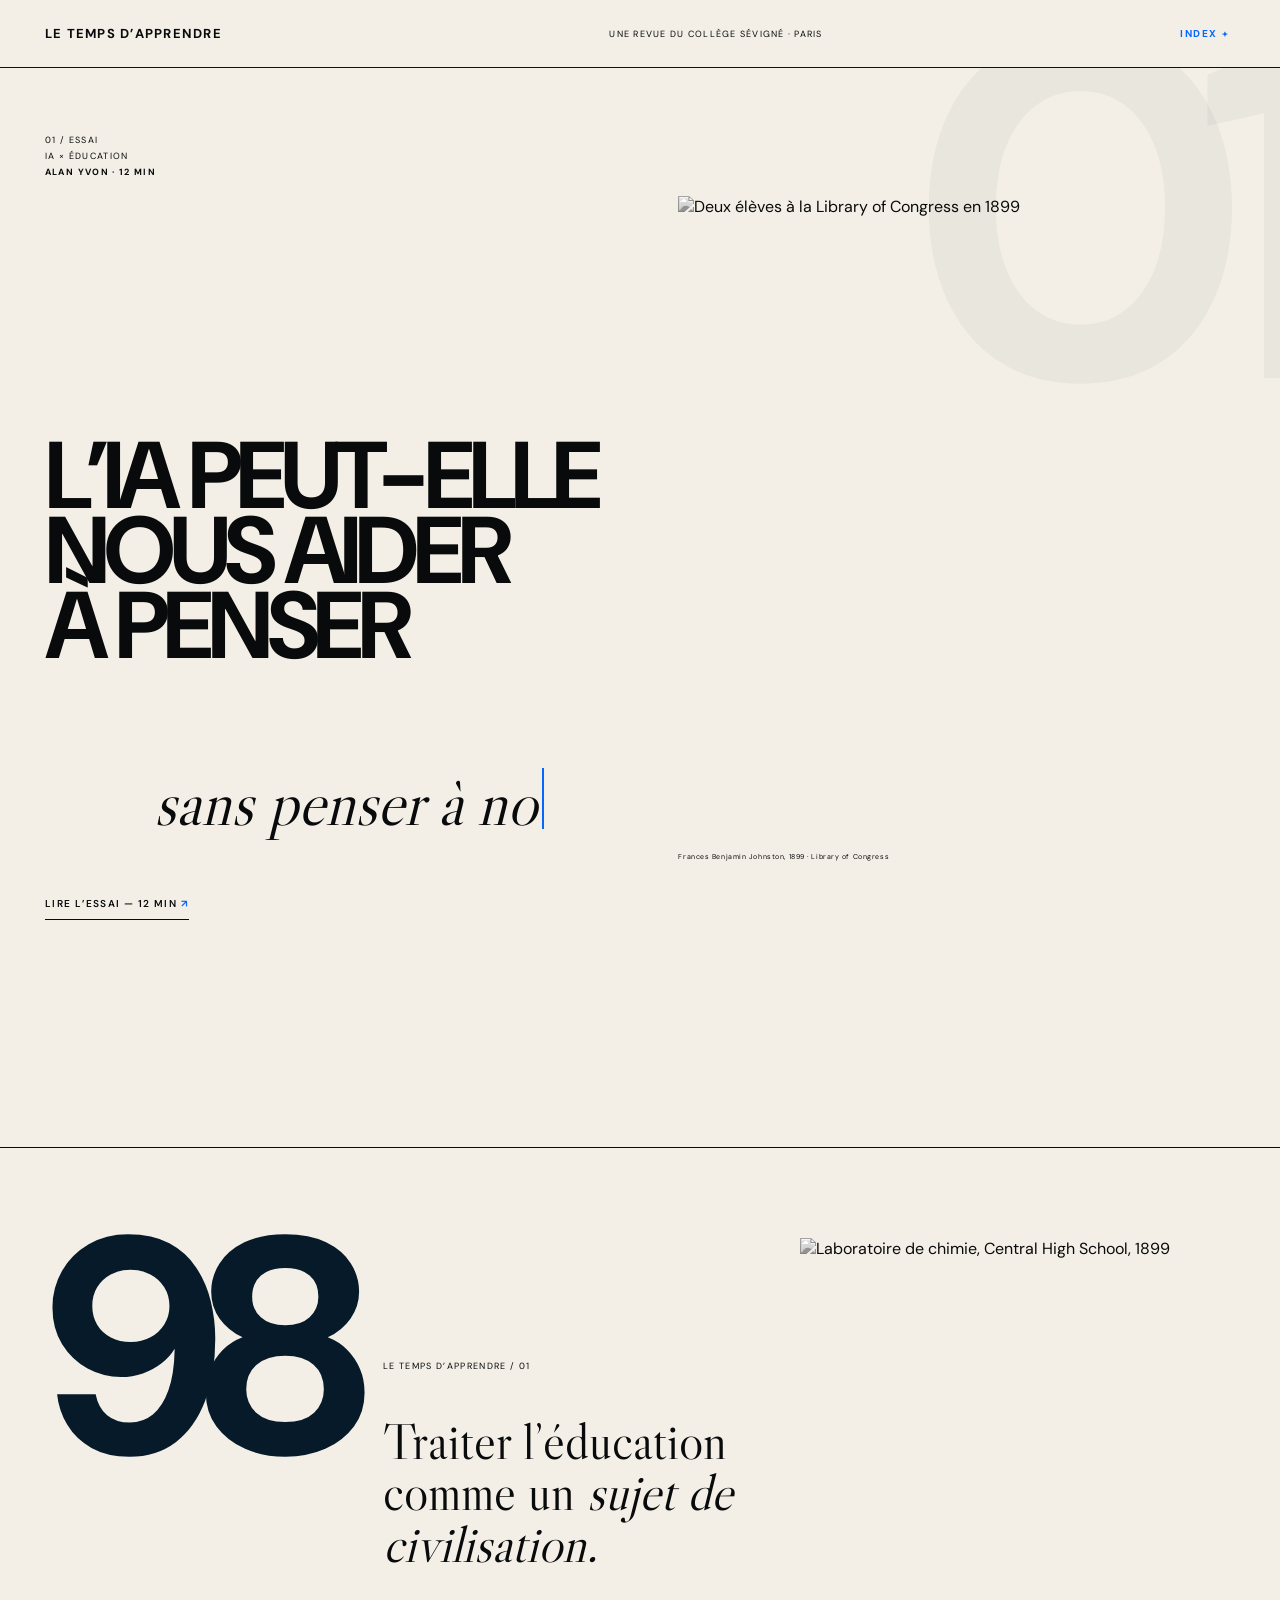
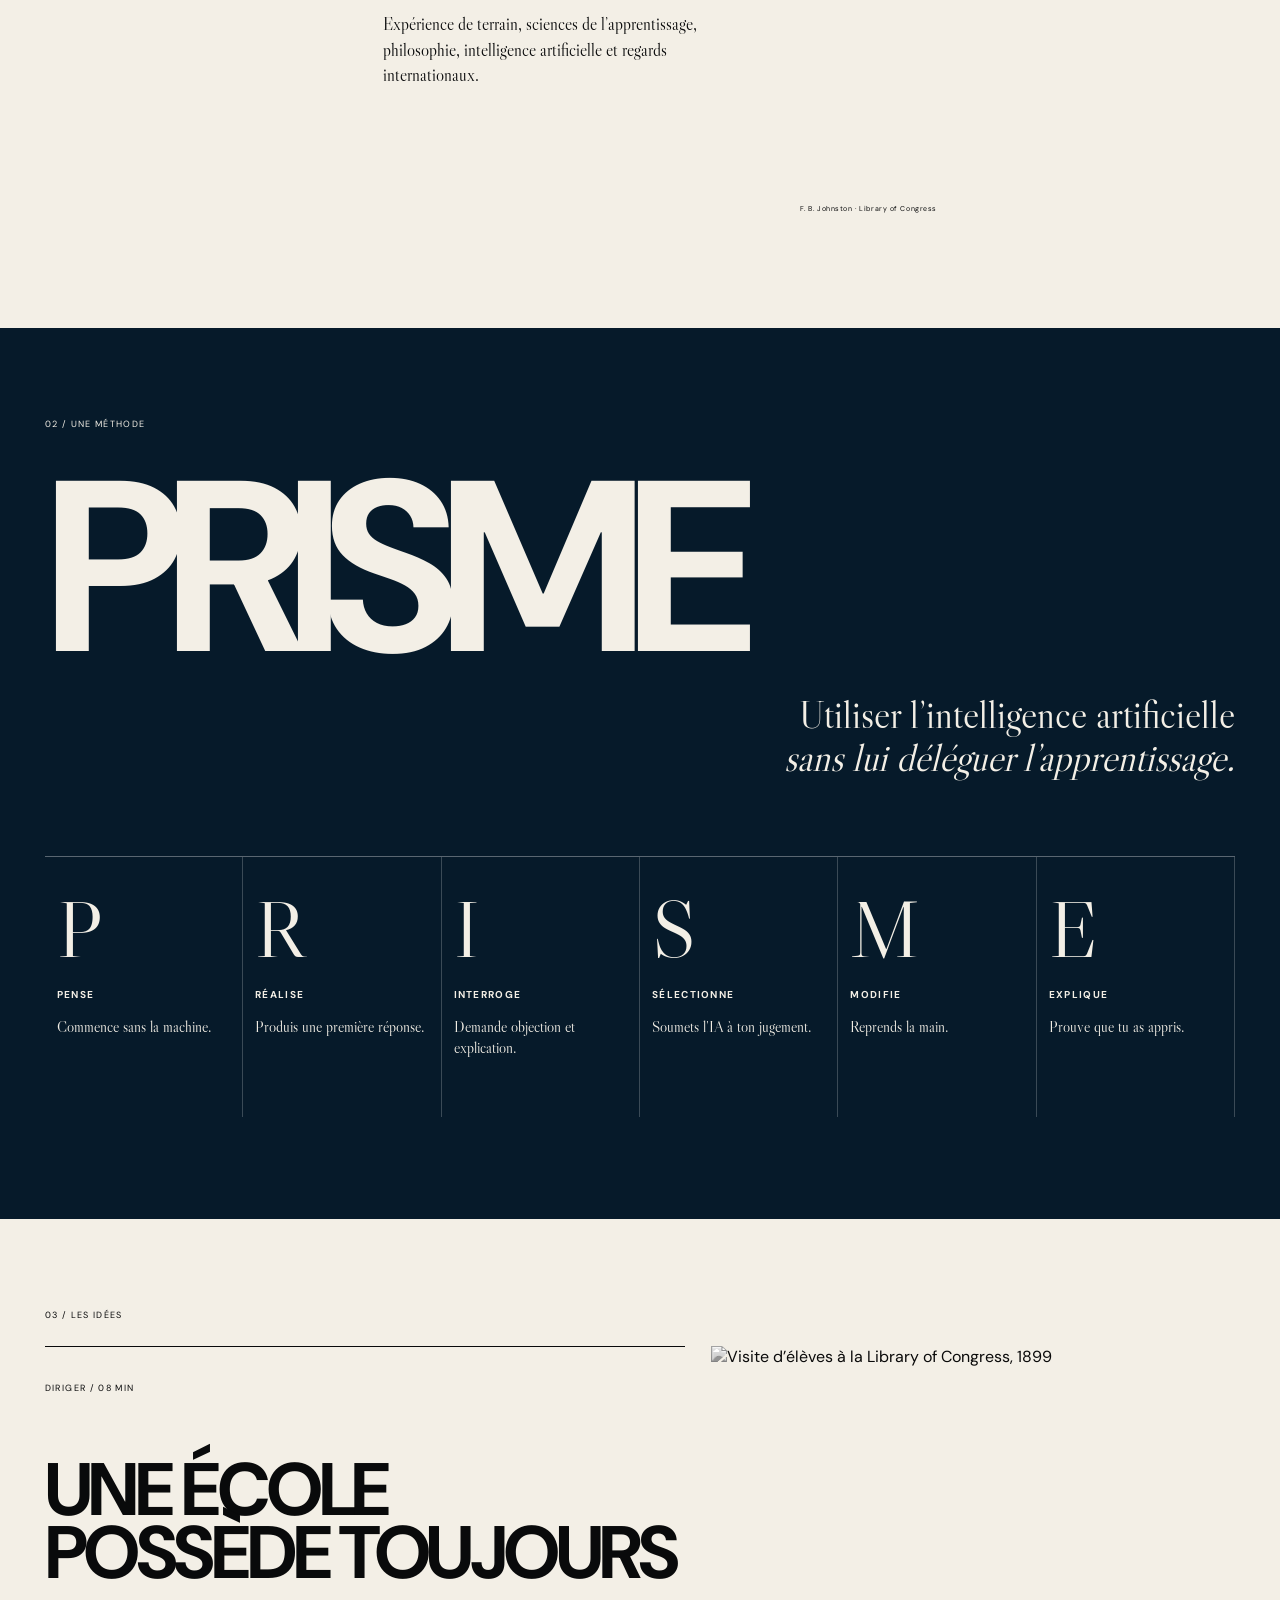
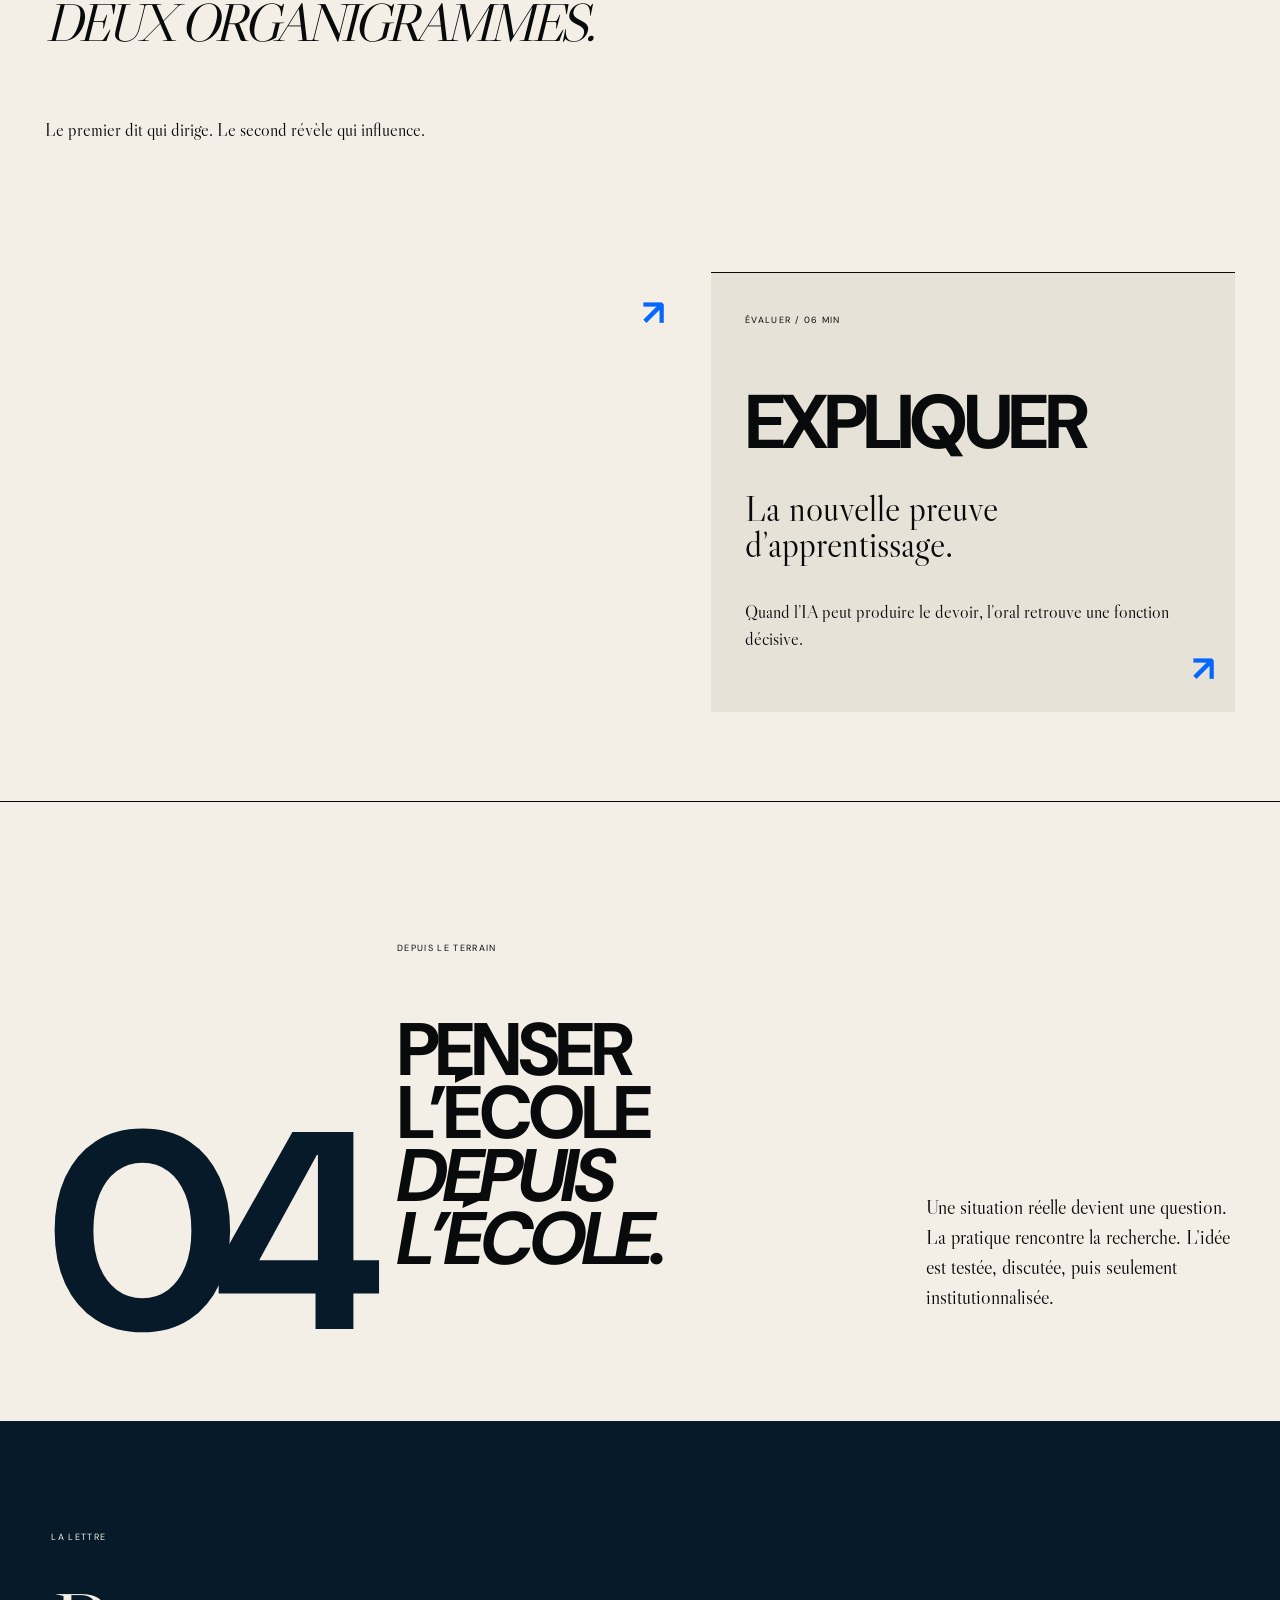
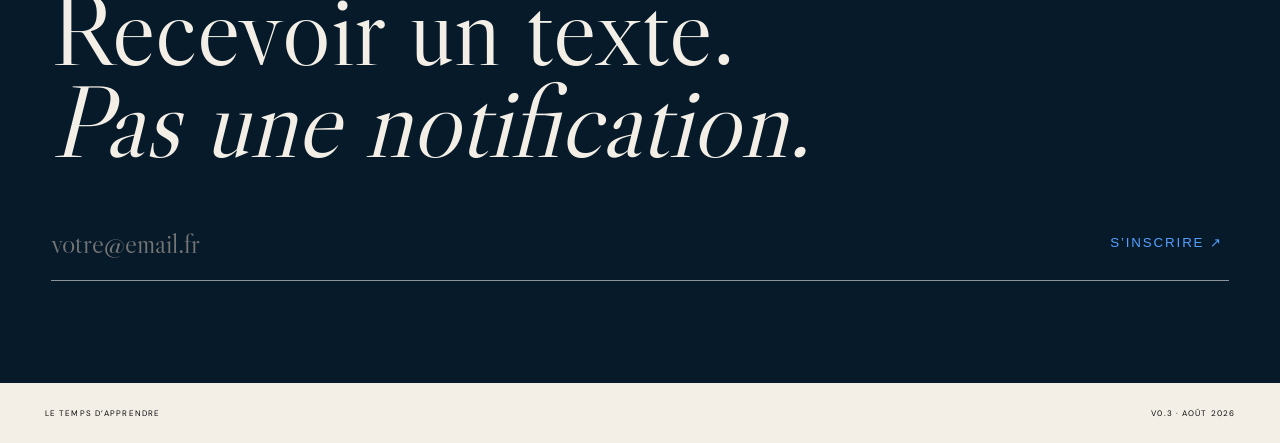
==== index.html @ 7fd3a1ba "Add files via upload" ====
<!doctype html>
<html lang="fr"><head><meta charset="utf-8"><meta name="viewport" content="width=device-width,initial-scale=1">
<title>Le Temps d’apprendre — V0.3</title>
<link rel="preconnect" href="https://fonts.googleapis.com"><link rel="preconnect" href="https://fonts.gstatic.com" crossorigin>
<link href="https://fonts.googleapis.com/css2?family=DM+Sans:wght@400;500;600;700&family=Libre+Caslon+Display&display=swap" rel="stylesheet">
<link rel="stylesheet" href="styles.css"></head><body>
<header class="topbar"><a class="wordmark" href="index.html">LE TEMPS D’APPRENDRE</a><span>UNE REVUE DU COLLÈGE SÉVIGNÉ · PARIS</span><button id="menuBtn">INDEX +</button></header>
<aside class="menu" id="menuPanel"><button id="closeBtn">FERMER ×</button><nav><a href="#une">01 — À LA UNE</a><a href="#prisme">02 — MÉTHODE</a><a href="#idees">03 — IDÉES</a><a href="#terrain">04 — TERRAIN</a></nav></aside>
<main>
<section class="cover" id="une">
  <div class="ghost">01</div>
  <div class="kicker">01 / ESSAI<br>IA × ÉDUCATION<br><b>ALAN YVON · 12 MIN</b></div>
  <figure class="hero-photo"><img src="https://cdn.loc.gov/service/pnp/cph/3b10000/3b18000/3b18100/3b18141r.jpg" alt="Deux élèves à la Library of Congress en 1899"><figcaption>Frances Benjamin Johnston, 1899 · Library of Congress</figcaption></figure>
  <h1><span>L’IA PEUT-ELLE</span><span>NOUS AIDER</span><span>À PENSER</span></h1>
  <div class="type-line"><span id="typeText" data-text="sans penser à notre place ?"></span><i aria-hidden="true"></i></div>
  <a class="read" href="article-ia.html">LIRE L’ESSAI — 12 MIN <b>↗</b></a>
</section>

<section class="manifesto">
 <div class="big-no">98</div><div class="manifesto-copy"><span>LE TEMPS D’APPRENDRE / 01</span><h2>Traiter l’éducation comme un <em>sujet de civilisation.</em></h2><p>Expérience de terrain, sciences de l’apprentissage, philosophie, intelligence artificielle et regards internationaux.</p></div>
 <figure><img src="https://cdn.loc.gov/service/pnp/cph/3a10000/3a17000/3a17700/3a17787r.jpg" alt="Laboratoire de chimie, Central High School, 1899"><figcaption>F. B. Johnston · Library of Congress</figcaption></figure>
</section>

<section class="prisme" id="prisme"><div class="section-tag">02 / UNE MÉTHODE</div><h2>PRISME</h2><p class="lead">Utiliser l’intelligence artificielle<br><em>sans lui déléguer l’apprentissage.</em></p>
<div class="steps"><article><b>P</b><h3>PENSE</h3><p>Commence sans la machine.</p></article><article><b>R</b><h3>RÉALISE</h3><p>Produis une première réponse.</p></article><article><b>I</b><h3>INTERROGE</h3><p>Demande objection et explication.</p></article><article><b>S</b><h3>SÉLECTIONNE</h3><p>Soumets l’IA à ton jugement.</p></article><article><b>M</b><h3>MODIFIE</h3><p>Reprends la main.</p></article><article><b>E</b><h3>EXPLIQUE</h3><p>Prouve que tu as appris.</p></article></div></section>

<section class="ideas" id="idees"><div class="section-tag">03 / LES IDÉES</div>
<a class="story leadership" href="article-leadership.html"><small>DIRIGER / 08 MIN</small><h2>UNE ÉCOLE<br>POSSÈDE TOUJOURS<br><em>DEUX ORGANIGRAMMES.</em></h2><p>Le premier dit qui dirige. Le second révèle qui influence.</p><strong>↗</strong></a>
<figure class="idea-photo"><img src="https://cdn.loc.gov/service/pnp/cph/3a00000/3a07000/3a07900/3a07933v.jpg" alt="Visite d’élèves à la Library of Congress, 1899"><figcaption>F. B. Johnston · Library of Congress</figcaption></figure>
<a class="story explain" href="article-expliquer.html"><small>ÉVALUER / 06 MIN</small><h2>EXPLIQUER</h2><h3>La nouvelle preuve<br>d’apprentissage.</h3><p>Quand l’IA peut produire le devoir, l’oral retrouve une fonction décisive.</p><strong>↗</strong></a>
</section>

<section class="terrain" id="terrain"><div class="terrain-no">04</div><div><span>DEPUIS LE TERRAIN</span><h2>PENSER L’ÉCOLE<br><em>DEPUIS L’ÉCOLE.</em></h2></div><p>Une situation réelle devient une question. La pratique rencontre la recherche. L’idée est testée, discutée, puis seulement institutionnalisée.</p></section>
<section class="letter"><span>LA LETTRE</span><h2>Recevoir un texte.<br><em>Pas une notification.</em></h2><form onsubmit="event.preventDefault()"><input aria-label="Email" placeholder="votre@email.fr"><button>S’INSCRIRE ↗</button></form></section>
</main><footer><span>LE TEMPS D’APPRENDRE</span><span>V0.3 · AOÛT 2026</span></footer><script src="script.js"></script></body></html>
---- styles.css ----
*{box-sizing:border-box}html{scroll-behavior:smooth}body{margin:0;background:#f3efe6;color:#090a0b;font-family:"DM Sans",sans-serif}a{color:inherit}.topbar{height:68px;border-bottom:1px solid #111;display:grid;grid-template-columns:1fr 1fr auto;align-items:center;padding:0 3.5vw;font-size:9px;letter-spacing:.14em}.wordmark{text-decoration:none;font-weight:700;font-size:13px}.topbar button{border:0;background:none;color:#0667ff;font:700 10px "DM Sans";letter-spacing:.16em}.menu{position:fixed;inset:0;background:#061a2a;color:#f3efe6;z-index:99;padding:5vw;transform:translateY(-105%);transition:.45s}.menu.open{transform:none}.menu button{float:right;border:0;background:none;color:white}.menu nav{display:grid;margin-top:12vh}.menu a{font:clamp(38px,7vw,100px)/1.08 "Libre Caslon Display";text-decoration:none;border-bottom:1px solid #ffffff35;padding:10px 0}
.cover{min-height:1080px;position:relative;overflow:hidden;border-bottom:1px solid;padding:4.5vw 3.5vw}.ghost{position:absolute;right:-2vw;top:-3vw;font:700 clamp(210px,38vw,570px)/.75 "DM Sans";letter-spacing:-.1em;color:#061a2a0b}.kicker{position:absolute;left:3.5vw;top:5vw;font-size:9px;line-height:1.8;letter-spacing:.15em}.hero-photo{position:absolute;right:5vw;top:10vw;width:42vw;height:650px;margin:0}.hero-photo img,.manifesto img,.idea-photo img{width:100%;height:100%;object-fit:cover;filter:grayscale(1);display:block}.hero-photo figcaption,.manifesto figcaption,.idea-photo figcaption{font-size:7px;letter-spacing:.08em;margin-top:6px}.cover h1{position:absolute;z-index:2;left:3.5vw;top:29vw;margin:0;font:700 clamp(54px,7.4vw,112px)/.79 "DM Sans";letter-spacing:-.068em}.cover h1 span{display:block}.type-line{position:absolute;z-index:3;left:12vw;top:700px;font:italic clamp(38px,5vw,72px)/1.05 "Libre Caslon Display";white-space:nowrap}.type-line i{display:inline-block;width:2px;height:.95em;background:#0667ff;margin-left:5px;vertical-align:-.06em;animation:blink .75s steps(1) infinite}@keyframes blink{50%{opacity:0}}.read{position:absolute;left:3.5vw;top:820px;text-decoration:none;font-size:10px;font-weight:600;letter-spacing:.14em;border-bottom:1px solid;padding:9px 0}.read b{color:#0667ff}.manifesto{min-height:780px;padding:7vw 3.5vw;display:grid;grid-template-columns:.7fr 1fr 1.15fr;gap:3vw}.big-no{font:700 clamp(170px,24vw,360px)/.72 "DM Sans";letter-spacing:-.1em;color:#061a2a}.manifesto-copy{padding-top:9vw}.manifesto-copy span,.section-tag,.terrain span,.letter>span{font-size:9px;letter-spacing:.15em}.manifesto-copy h2{font:clamp(34px,4vw,58px)/1 "Libre Caslon Display"}.manifesto-copy h2 em,.prisme .lead em,.terrain h2 em,.letter h2 em{font-style:italic;color:inherit}.manifesto-copy p{font:17px/1.5 "Libre Caslon Display"}.manifesto figure{height:560px;margin:0}.prisme{background:#061a2a;color:#f3efe6;padding:7vw 3.5vw 8vw}.prisme h2{font:700 clamp(100px,19vw,290px)/.72 "DM Sans";letter-spacing:-.08em;margin:4vw 0 1vw}.prisme .lead{font:clamp(25px,3vw,45px)/1.1 "Libre Caslon Display";text-align:right}.steps{display:grid;grid-template-columns:repeat(6,1fr);border-top:1px solid #ffffff55;margin-top:6vw}.steps article{min-height:260px;padding:22px 12px;border-right:1px solid #ffffff35}.steps b{font:80px "Libre Caslon Display"}.steps h3{font-size:10px;letter-spacing:.13em}.steps p{font:15px/1.4 "Libre Caslon Display"}.ideas{padding:7vw 3.5vw;display:grid;grid-template-columns:1.1fr .9fr;gap:2vw}.ideas>.section-tag{grid-column:1/-1}.story{position:relative;text-decoration:none;border-top:1px solid;padding:28px 0;min-height:600px}.story small{font-size:9px;letter-spacing:.15em}.story h2{font:700 clamp(44px,5.8vw,88px)/.85 "DM Sans";letter-spacing:-.06em}.story h2 em{font:italic .72em "Libre Caslon Display"}.story p{max-width:450px;font:18px/1.5 "Libre Caslon Display"}.story strong{position:absolute;right:20px;bottom:20px;color:#0667ff;font-size:36px}.idea-photo{height:610px;margin:0}.explain{grid-column:2;margin-top:-110px;background:#e7e2d8;padding:34px;min-height:440px}.explain h2{font-size:76px;margin-bottom:8px}.explain h3{font:36px/1 "Libre Caslon Display"}.terrain{min-height:620px;border-top:1px solid;display:grid;grid-template-columns:.6fr 1.35fr .85fr;gap:3vw;padding:7vw 3.5vw;align-items:end}.terrain-no{font:700 clamp(130px,22vw,330px)/.7 "DM Sans";letter-spacing:-.1em;color:#061a2a}.terrain h2{font:700 clamp(44px,5.8vw,88px)/.85 "DM Sans";letter-spacing:-.06em}.terrain>p{font:20px/1.5 "Libre Caslon Display"}.letter{background:#061a2a;color:#f3efe6;padding:8vw 4vw}.letter h2{font:clamp(55px,8vw,120px)/.9 "Libre Caslon Display";margin:3vw 0}.letter form{display:flex;border-bottom:1px solid #ffffff88}.letter input{flex:1;background:none;border:0;color:white;font:28px "Libre Caslon Display";padding:20px 0;outline:0}.letter button{background:none;border:0;color:#55a0ff;letter-spacing:.14em}footer{padding:25px 3.5vw;display:flex;justify-content:space-between;font-size:8px;letter-spacing:.14em}
@media(max-width:760px){.topbar{grid-template-columns:1fr auto;height:82px;padding:0 5vw}.topbar>span{display:none}.cover{min-height:910px;padding:8vw 5vw}.ghost{top:2vw;right:-12vw;font-size:55vw}.kicker{top:7vw;left:5vw}.hero-photo{top:25vw;right:-1vw;width:64vw;height:435px}.cover h1{left:5vw;top:94vw;font-size:13.2vw;line-height:.81;max-width:94vw}.type-line{left:11vw;top:151vw;font-size:8.6vw;white-space:normal;width:84vw;min-height:2.2em}.read{left:5vw;top:174vw}.manifesto{grid-template-columns:1fr 1fr;padding:14vw 5vw;min-height:auto}.big-no{grid-column:1/-1}.manifesto-copy{padding:0}.manifesto figure{height:390px}.prisme{padding:14vw 5vw}.prisme h2{font-size:24vw}.prisme .lead{text-align:left}.steps{grid-template-columns:1fr 1fr}.steps article{min-height:200px}.ideas{grid-template-columns:1fr;padding:14vw 5vw}.idea-photo{height:450px}.explain{grid-column:1;margin:0}.terrain{grid-template-columns:1fr;padding:14vw 5vw;min-height:auto}.terrain-no{font-size:44vw}.letter{padding:16vw 5vw}.letter form{display:block}.letter input{width:100%;font-size:20px}.letter button{padding:20px 0}}
@media(prefers-reduced-motion:reduce){.type-line i{animation:none}}
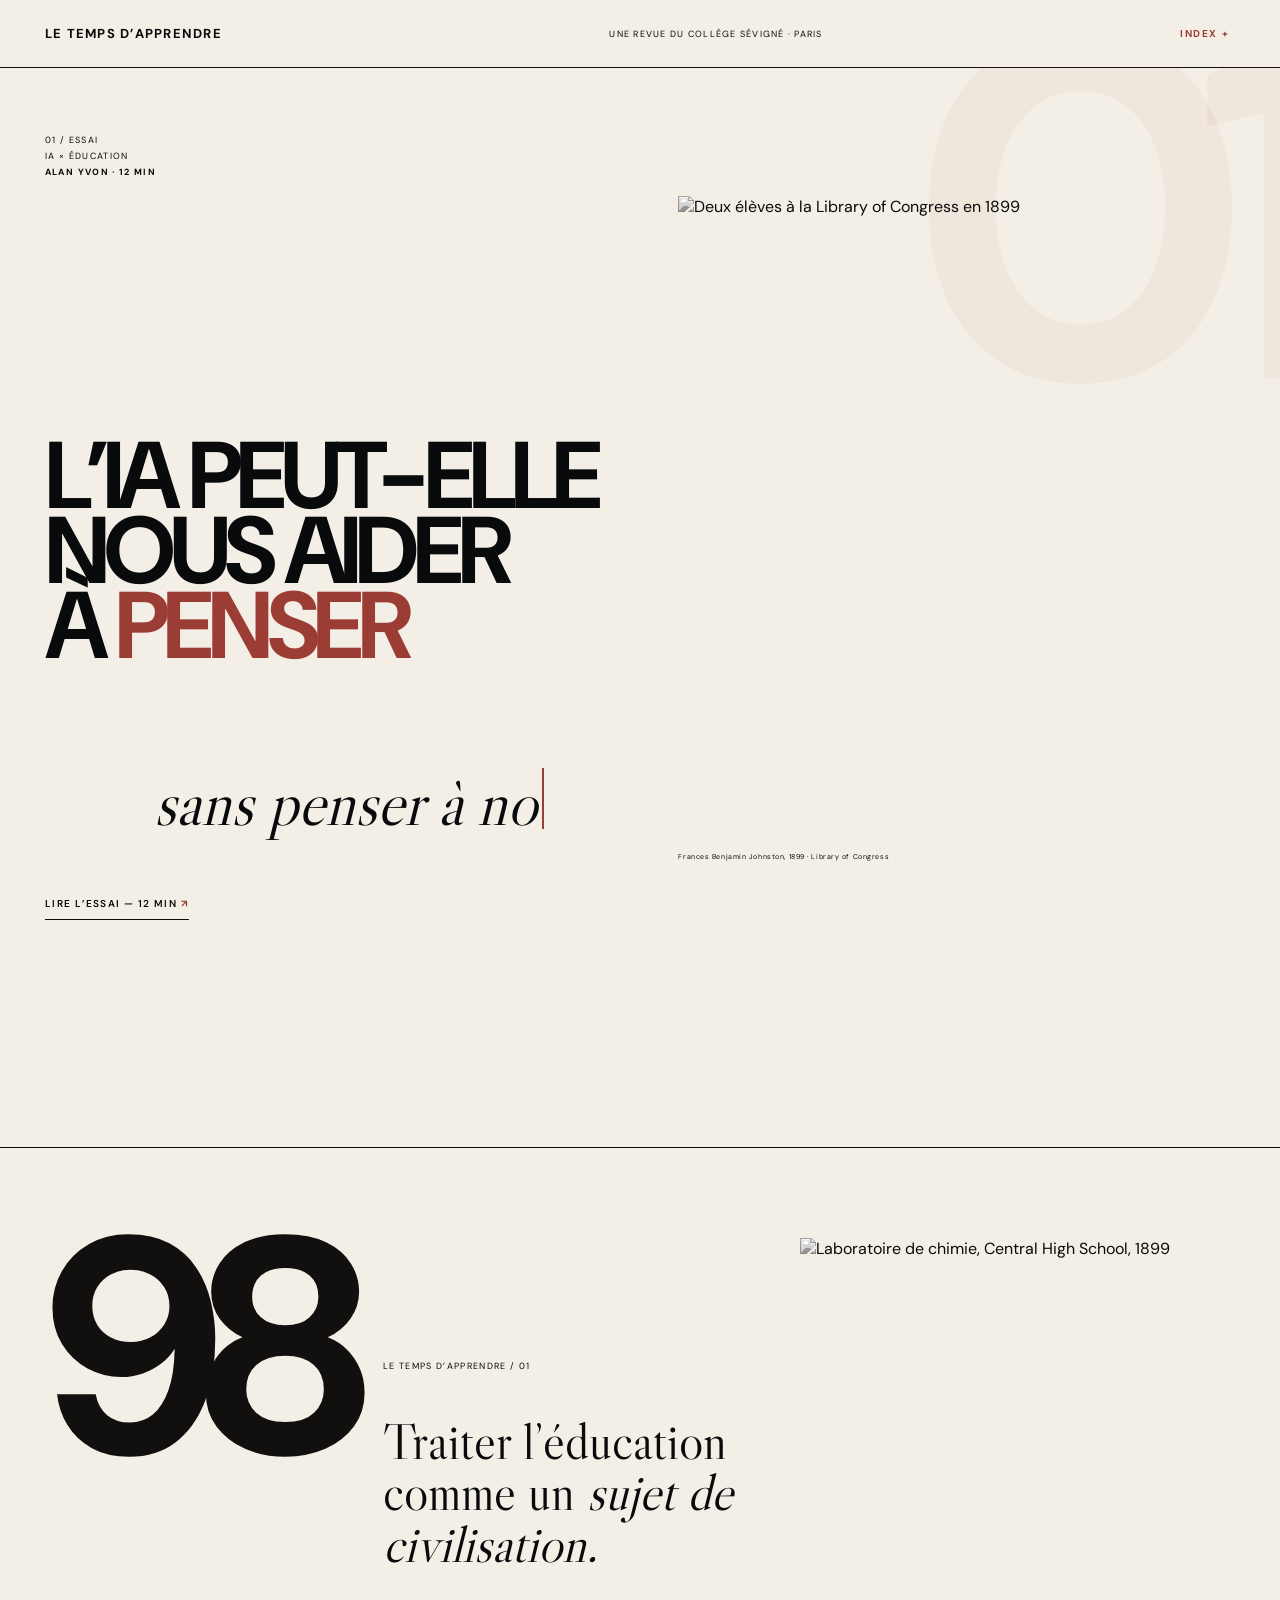
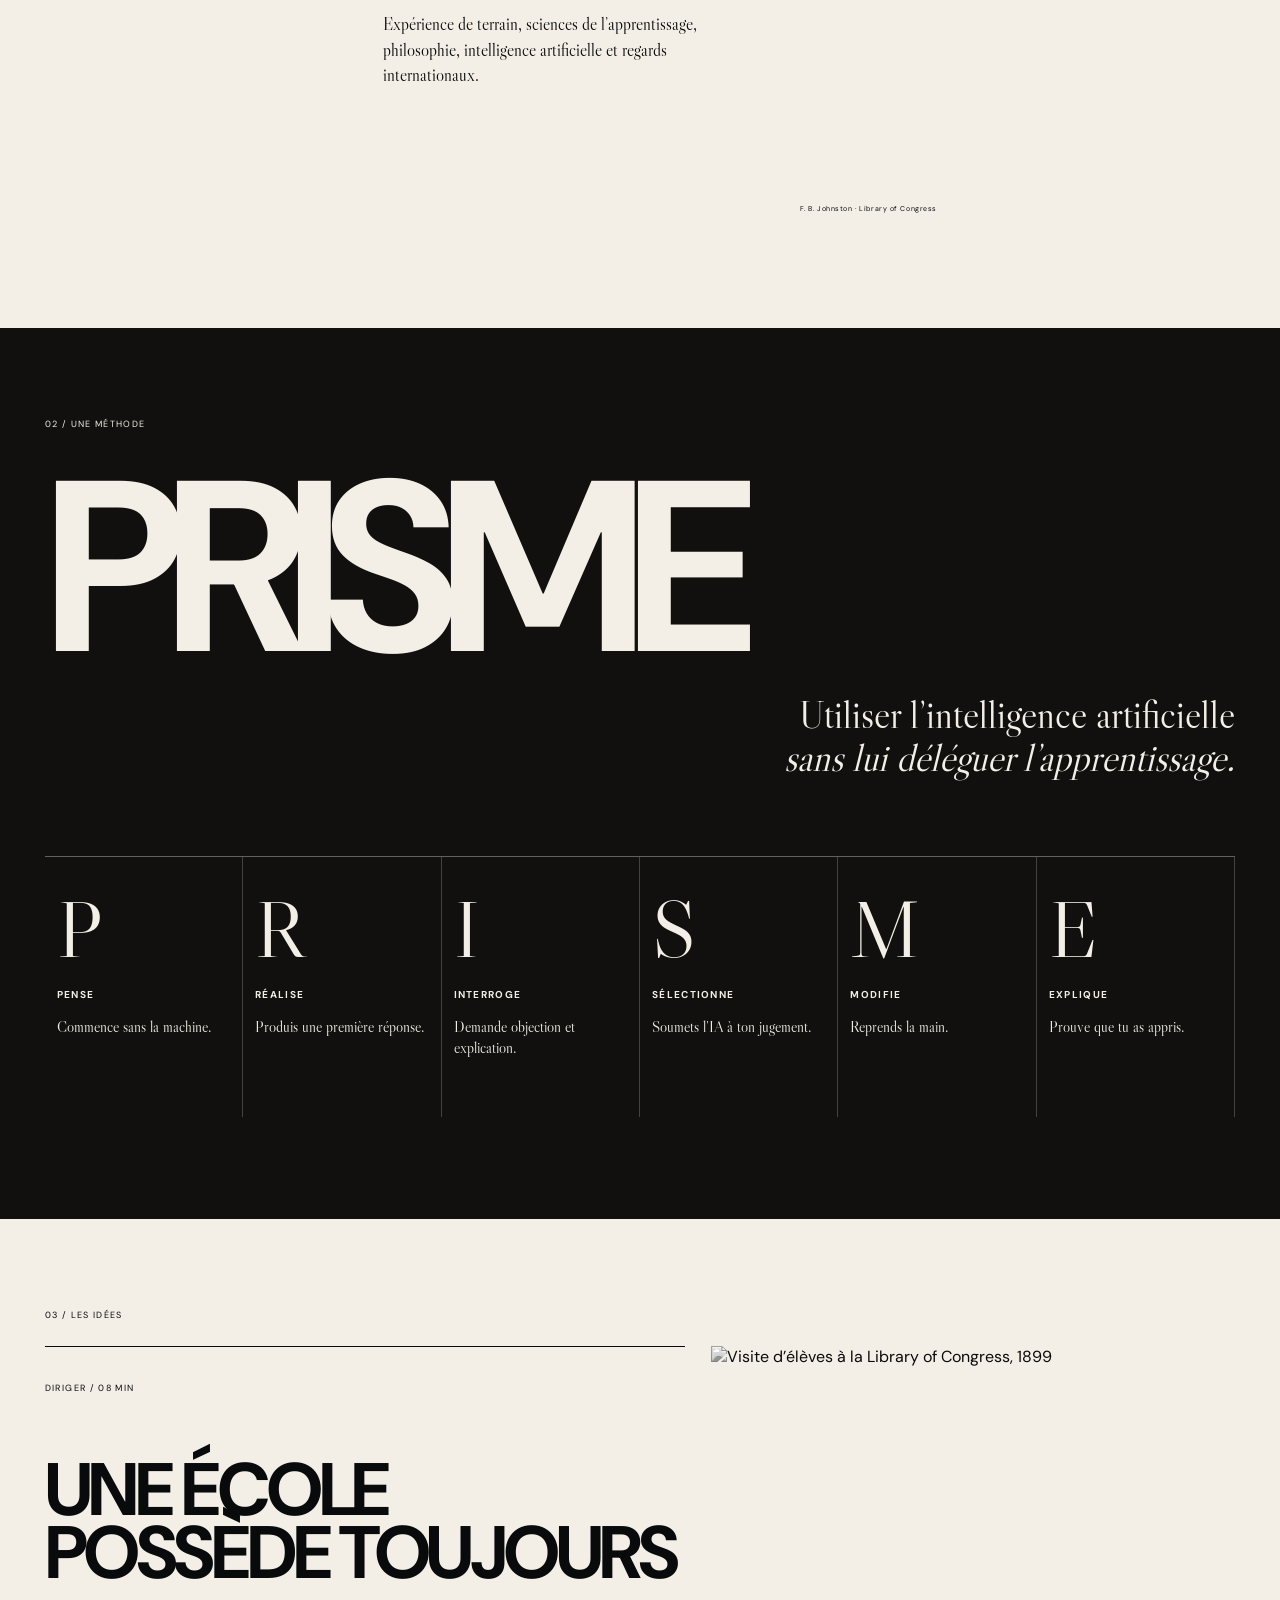
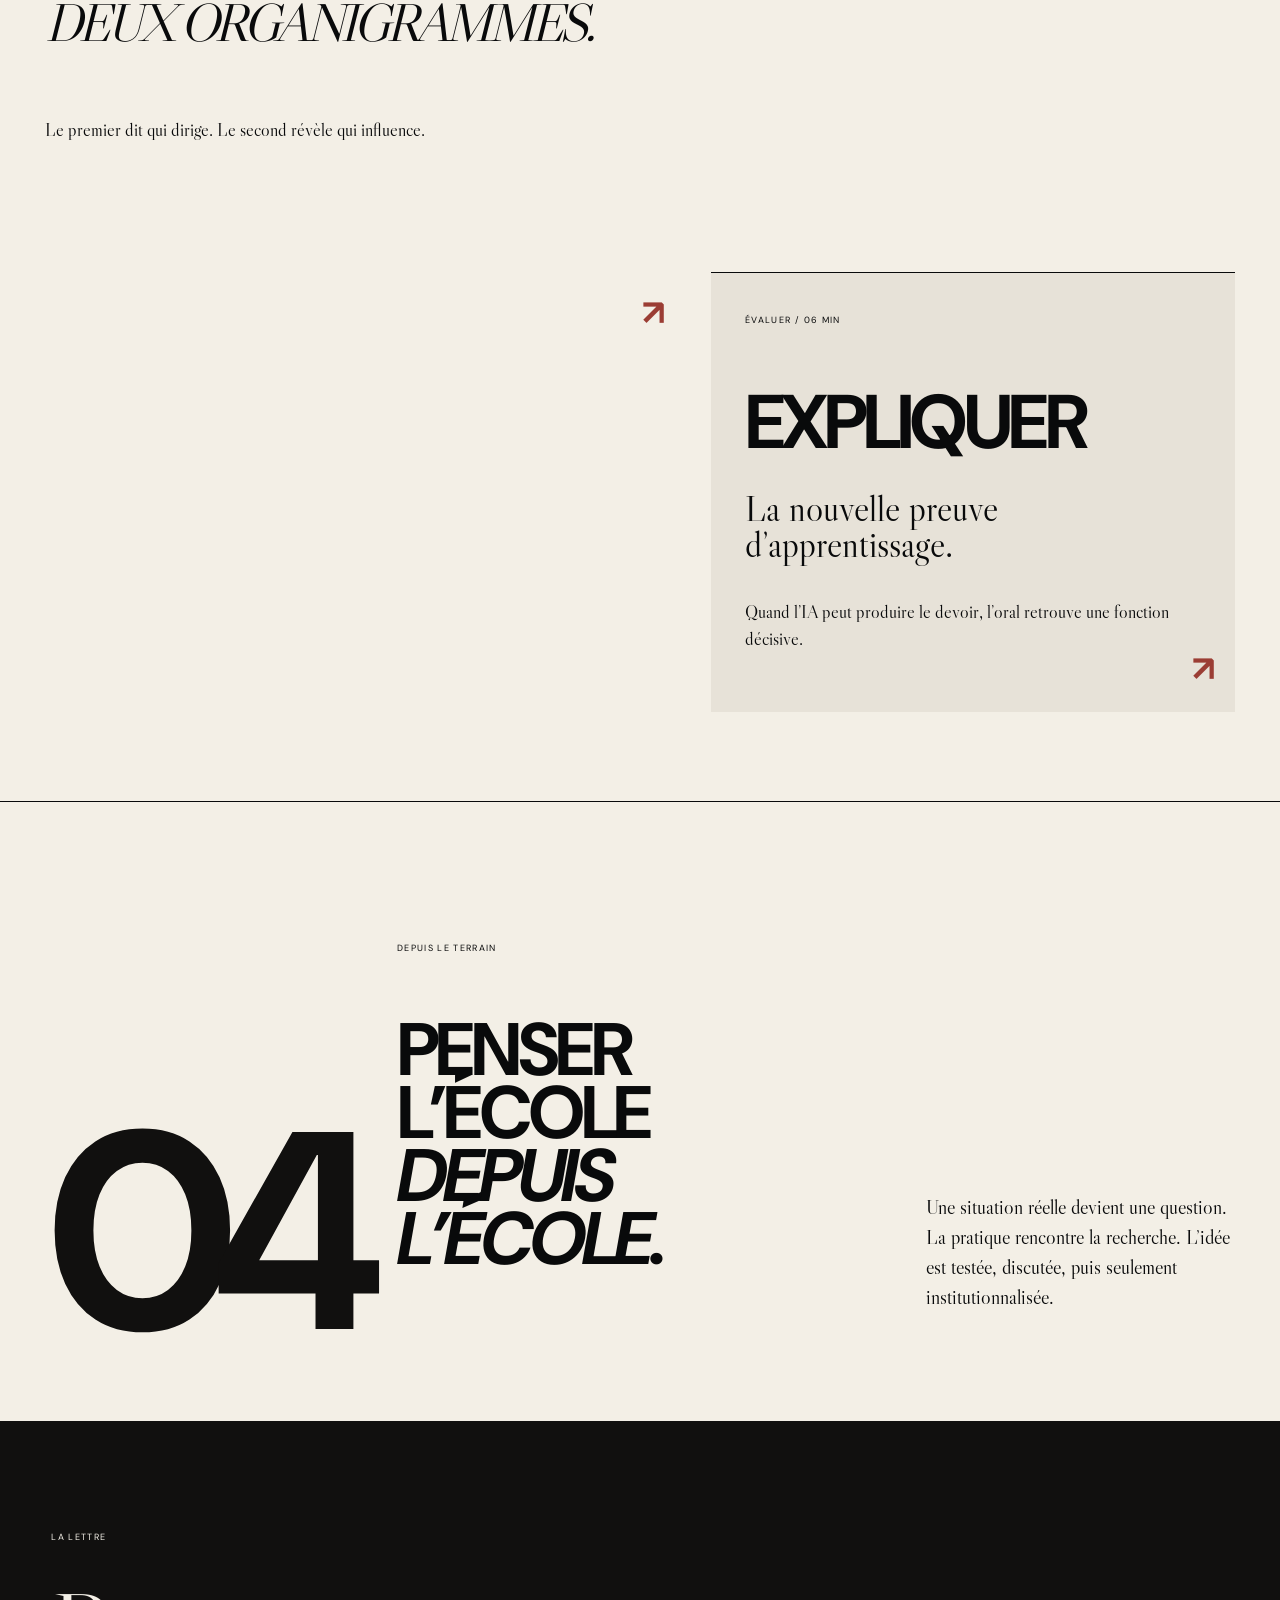
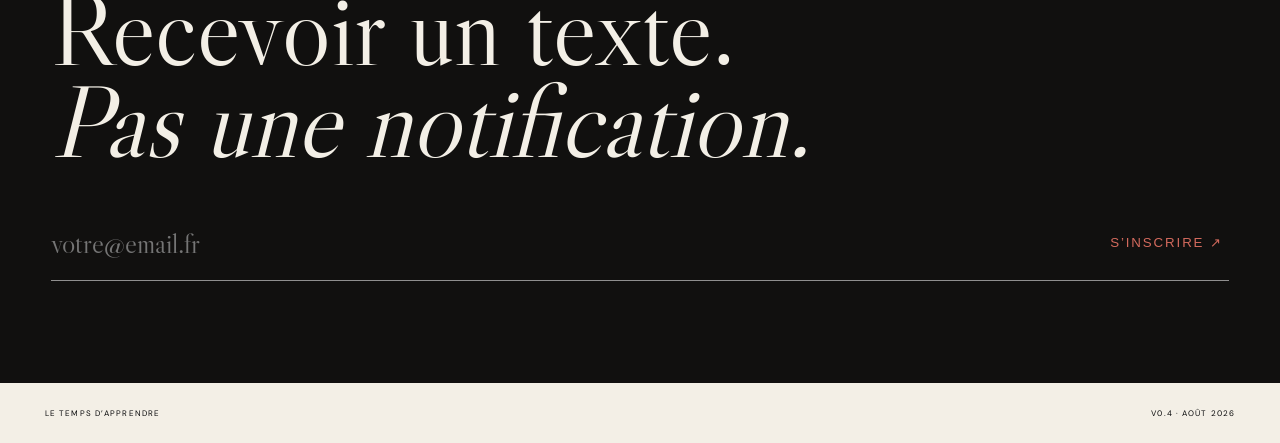
==== commit 06c1ace0: "Add files via upload" ====
--- a/index.html
+++ b/index.html
@@ -1,6 +1,6 @@
 <!doctype html>
 <html lang="fr"><head><meta charset="utf-8"><meta name="viewport" content="width=device-width,initial-scale=1">
-<title>Le Temps d’apprendre — V0.3</title>
+<title>Le Temps d’apprendre — V0.4</title>
 <link rel="preconnect" href="https://fonts.googleapis.com"><link rel="preconnect" href="https://fonts.gstatic.com" crossorigin>
 <link href="https://fonts.googleapis.com/css2?family=DM+Sans:wght@400;500;600;700&family=Libre+Caslon+Display&display=swap" rel="stylesheet">
 <link rel="stylesheet" href="styles.css"></head><body>
@@ -11,7 +11,7 @@
   <div class="ghost">01</div>
   <div class="kicker">01 / ESSAI<br>IA × ÉDUCATION<br><b>ALAN YVON · 12 MIN</b></div>
   <figure class="hero-photo"><img src="https://cdn.loc.gov/service/pnp/cph/3b10000/3b18000/3b18100/3b18141r.jpg" alt="Deux élèves à la Library of Congress en 1899"><figcaption>Frances Benjamin Johnston, 1899 · Library of Congress</figcaption></figure>
-  <h1><span>L’IA PEUT-ELLE</span><span>NOUS AIDER</span><span>À PENSER</span></h1>
+  <h1><span>L’IA PEUT-ELLE</span><span>NOUS AIDER</span><span>À <em>PENSER</em></span></h1>
   <div class="type-line"><span id="typeText" data-text="sans penser à notre place ?"></span><i aria-hidden="true"></i></div>
   <a class="read" href="article-ia.html">LIRE L’ESSAI — 12 MIN <b>↗</b></a>
 </section>
@@ -32,4 +32,4 @@
 
 <section class="terrain" id="terrain"><div class="terrain-no">04</div><div><span>DEPUIS LE TERRAIN</span><h2>PENSER L’ÉCOLE<br><em>DEPUIS L’ÉCOLE.</em></h2></div><p>Une situation réelle devient une question. La pratique rencontre la recherche. L’idée est testée, discutée, puis seulement institutionnalisée.</p></section>
 <section class="letter"><span>LA LETTRE</span><h2>Recevoir un texte.<br><em>Pas une notification.</em></h2><form onsubmit="event.preventDefault()"><input aria-label="Email" placeholder="votre@email.fr"><button>S’INSCRIRE ↗</button></form></section>
-</main><footer><span>LE TEMPS D’APPRENDRE</span><span>V0.3 · AOÛT 2026</span></footer><script src="script.js"></script></body></html>+</main><footer><span>LE TEMPS D’APPRENDRE</span><span>V0.4 · AOÛT 2026</span></footer><script src="script.js"></script></body></html>
--- a/styles.css
+++ b/styles.css
@@ -1,4 +1,79 @@
-*{box-sizing:border-box}html{scroll-behavior:smooth}body{margin:0;background:#f3efe6;color:#090a0b;font-family:"DM Sans",sans-serif}a{color:inherit}.topbar{height:68px;border-bottom:1px solid #111;display:grid;grid-template-columns:1fr 1fr auto;align-items:center;padding:0 3.5vw;font-size:9px;letter-spacing:.14em}.wordmark{text-decoration:none;font-weight:700;font-size:13px}.topbar button{border:0;background:none;color:#0667ff;font:700 10px "DM Sans";letter-spacing:.16em}.menu{position:fixed;inset:0;background:#061a2a;color:#f3efe6;z-index:99;padding:5vw;transform:translateY(-105%);transition:.45s}.menu.open{transform:none}.menu button{float:right;border:0;background:none;color:white}.menu nav{display:grid;margin-top:12vh}.menu a{font:clamp(38px,7vw,100px)/1.08 "Libre Caslon Display";text-decoration:none;border-bottom:1px solid #ffffff35;padding:10px 0}
-.cover{min-height:1080px;position:relative;overflow:hidden;border-bottom:1px solid;padding:4.5vw 3.5vw}.ghost{position:absolute;right:-2vw;top:-3vw;font:700 clamp(210px,38vw,570px)/.75 "DM Sans";letter-spacing:-.1em;color:#061a2a0b}.kicker{position:absolute;left:3.5vw;top:5vw;font-size:9px;line-height:1.8;letter-spacing:.15em}.hero-photo{position:absolute;right:5vw;top:10vw;width:42vw;height:650px;margin:0}.hero-photo img,.manifesto img,.idea-photo img{width:100%;height:100%;object-fit:cover;filter:grayscale(1);display:block}.hero-photo figcaption,.manifesto figcaption,.idea-photo figcaption{font-size:7px;letter-spacing:.08em;margin-top:6px}.cover h1{position:absolute;z-index:2;left:3.5vw;top:29vw;margin:0;font:700 clamp(54px,7.4vw,112px)/.79 "DM Sans";letter-spacing:-.068em}.cover h1 span{display:block}.type-line{position:absolute;z-index:3;left:12vw;top:700px;font:italic clamp(38px,5vw,72px)/1.05 "Libre Caslon Display";white-space:nowrap}.type-line i{display:inline-block;width:2px;height:.95em;background:#0667ff;margin-left:5px;vertical-align:-.06em;animation:blink .75s steps(1) infinite}@keyframes blink{50%{opacity:0}}.read{position:absolute;left:3.5vw;top:820px;text-decoration:none;font-size:10px;font-weight:600;letter-spacing:.14em;border-bottom:1px solid;padding:9px 0}.read b{color:#0667ff}.manifesto{min-height:780px;padding:7vw 3.5vw;display:grid;grid-template-columns:.7fr 1fr 1.15fr;gap:3vw}.big-no{font:700 clamp(170px,24vw,360px)/.72 "DM Sans";letter-spacing:-.1em;color:#061a2a}.manifesto-copy{padding-top:9vw}.manifesto-copy span,.section-tag,.terrain span,.letter>span{font-size:9px;letter-spacing:.15em}.manifesto-copy h2{font:clamp(34px,4vw,58px)/1 "Libre Caslon Display"}.manifesto-copy h2 em,.prisme .lead em,.terrain h2 em,.letter h2 em{font-style:italic;color:inherit}.manifesto-copy p{font:17px/1.5 "Libre Caslon Display"}.manifesto figure{height:560px;margin:0}.prisme{background:#061a2a;color:#f3efe6;padding:7vw 3.5vw 8vw}.prisme h2{font:700 clamp(100px,19vw,290px)/.72 "DM Sans";letter-spacing:-.08em;margin:4vw 0 1vw}.prisme .lead{font:clamp(25px,3vw,45px)/1.1 "Libre Caslon Display";text-align:right}.steps{display:grid;grid-template-columns:repeat(6,1fr);border-top:1px solid #ffffff55;margin-top:6vw}.steps article{min-height:260px;padding:22px 12px;border-right:1px solid #ffffff35}.steps b{font:80px "Libre Caslon Display"}.steps h3{font-size:10px;letter-spacing:.13em}.steps p{font:15px/1.4 "Libre Caslon Display"}.ideas{padding:7vw 3.5vw;display:grid;grid-template-columns:1.1fr .9fr;gap:2vw}.ideas>.section-tag{grid-column:1/-1}.story{position:relative;text-decoration:none;border-top:1px solid;padding:28px 0;min-height:600px}.story small{font-size:9px;letter-spacing:.15em}.story h2{font:700 clamp(44px,5.8vw,88px)/.85 "DM Sans";letter-spacing:-.06em}.story h2 em{font:italic .72em "Libre Caslon Display"}.story p{max-width:450px;font:18px/1.5 "Libre Caslon Display"}.story strong{position:absolute;right:20px;bottom:20px;color:#0667ff;font-size:36px}.idea-photo{height:610px;margin:0}.explain{grid-column:2;margin-top:-110px;background:#e7e2d8;padding:34px;min-height:440px}.explain h2{font-size:76px;margin-bottom:8px}.explain h3{font:36px/1 "Libre Caslon Display"}.terrain{min-height:620px;border-top:1px solid;display:grid;grid-template-columns:.6fr 1.35fr .85fr;gap:3vw;padding:7vw 3.5vw;align-items:end}.terrain-no{font:700 clamp(130px,22vw,330px)/.7 "DM Sans";letter-spacing:-.1em;color:#061a2a}.terrain h2{font:700 clamp(44px,5.8vw,88px)/.85 "DM Sans";letter-spacing:-.06em}.terrain>p{font:20px/1.5 "Libre Caslon Display"}.letter{background:#061a2a;color:#f3efe6;padding:8vw 4vw}.letter h2{font:clamp(55px,8vw,120px)/.9 "Libre Caslon Display";margin:3vw 0}.letter form{display:flex;border-bottom:1px solid #ffffff88}.letter input{flex:1;background:none;border:0;color:white;font:28px "Libre Caslon Display";padding:20px 0;outline:0}.letter button{background:none;border:0;color:#55a0ff;letter-spacing:.14em}footer{padding:25px 3.5vw;display:flex;justify-content:space-between;font-size:8px;letter-spacing:.14em}
+*{box-sizing:border-box}html{scroll-behavior:smooth}body{margin:0;background:#f3efe6;color:#090a0b;font-family:"DM Sans",sans-serif}a{color:inherit}.topbar{height:68px;border-bottom:1px solid #111;display:grid;grid-template-columns:1fr 1fr auto;align-items:center;padding:0 3.5vw;font-size:9px;letter-spacing:.14em}.wordmark{text-decoration:none;font-weight:700;font-size:13px}.topbar button{border:0;background:none;color:#9b3d34;font:700 10px "DM Sans";letter-spacing:.16em}.menu{position:fixed;inset:0;background:#11100f;color:#f3efe6;z-index:99;padding:5vw;transform:translateY(-105%);transition:.45s}.menu.open{transform:none}.menu button{float:right;border:0;background:none;color:white}.menu nav{display:grid;margin-top:12vh}.menu a{font:clamp(38px,7vw,100px)/1.08 "Libre Caslon Display";text-decoration:none;border-bottom:1px solid #ffffff35;padding:10px 0}
+.cover{min-height:1080px;position:relative;overflow:hidden;border-bottom:1px solid;padding:4.5vw 3.5vw}.ghost{position:absolute;right:-2vw;top:-3vw;font:700 clamp(210px,38vw,570px)/.75 "DM Sans";letter-spacing:-.1em;color:#11100f0b}.kicker{position:absolute;left:3.5vw;top:5vw;font-size:9px;line-height:1.8;letter-spacing:.15em}.hero-photo{position:absolute;right:5vw;top:10vw;width:42vw;height:650px;margin:0}.hero-photo img,.manifesto img,.idea-photo img{width:100%;height:100%;object-fit:cover;filter:grayscale(1);display:block}.hero-photo figcaption,.manifesto figcaption,.idea-photo figcaption{font-size:7px;letter-spacing:.08em;margin-top:6px}.cover h1{position:absolute;z-index:2;left:3.5vw;top:29vw;margin:0;font:700 clamp(54px,7.4vw,112px)/.79 "DM Sans";letter-spacing:-.068em}.cover h1 span{display:block}.type-line{position:absolute;z-index:3;left:12vw;top:700px;font:italic clamp(38px,5vw,72px)/1.05 "Libre Caslon Display";white-space:nowrap}.type-line i{display:inline-block;width:2px;height:.95em;background:#9b3d34;margin-left:5px;vertical-align:-.06em;animation:blink .75s steps(1) infinite}@keyframes blink{50%{opacity:0}}.read{position:absolute;left:3.5vw;top:820px;text-decoration:none;font-size:10px;font-weight:600;letter-spacing:.14em;border-bottom:1px solid;padding:9px 0}.read b{color:#9b3d34}.manifesto{min-height:780px;padding:7vw 3.5vw;display:grid;grid-template-columns:.7fr 1fr 1.15fr;gap:3vw}.big-no{font:700 clamp(170px,24vw,360px)/.72 "DM Sans";letter-spacing:-.1em;color:#11100f}.manifesto-copy{padding-top:9vw}.manifesto-copy span,.section-tag,.terrain span,.letter>span{font-size:9px;letter-spacing:.15em}.manifesto-copy h2{font:clamp(34px,4vw,58px)/1 "Libre Caslon Display"}.manifesto-copy h2 em,.prisme .lead em,.terrain h2 em,.letter h2 em{font-style:italic;color:inherit}.manifesto-copy p{font:17px/1.5 "Libre Caslon Display"}.manifesto figure{height:560px;margin:0}.prisme{background:#11100f;color:#f3efe6;padding:7vw 3.5vw 8vw}.prisme h2{font:700 clamp(100px,19vw,290px)/.72 "DM Sans";letter-spacing:-.08em;margin:4vw 0 1vw}.prisme .lead{font:clamp(25px,3vw,45px)/1.1 "Libre Caslon Display";text-align:right}.steps{display:grid;grid-template-columns:repeat(6,1fr);border-top:1px solid #ffffff55;margin-top:6vw}.steps article{min-height:260px;padding:22px 12px;border-right:1px solid #ffffff35}.steps b{font:80px "Libre Caslon Display"}.steps h3{font-size:10px;letter-spacing:.13em}.steps p{font:15px/1.4 "Libre Caslon Display"}.ideas{padding:7vw 3.5vw;display:grid;grid-template-columns:1.1fr .9fr;gap:2vw}.ideas>.section-tag{grid-column:1/-1}.story{position:relative;text-decoration:none;border-top:1px solid;padding:28px 0;min-height:600px}.story small{font-size:9px;letter-spacing:.15em}.story h2{font:700 clamp(44px,5.8vw,88px)/.85 "DM Sans";letter-spacing:-.06em}.story h2 em{font:italic .72em "Libre Caslon Display"}.story p{max-width:450px;font:18px/1.5 "Libre Caslon Display"}.story strong{position:absolute;right:20px;bottom:20px;color:#9b3d34;font-size:36px}.idea-photo{height:610px;margin:0}.explain{grid-column:2;margin-top:-110px;background:#e7e2d8;padding:34px;min-height:440px}.explain h2{font-size:76px;margin-bottom:8px}.explain h3{font:36px/1 "Libre Caslon Display"}.terrain{min-height:620px;border-top:1px solid;display:grid;grid-template-columns:.6fr 1.35fr .85fr;gap:3vw;padding:7vw 3.5vw;align-items:end}.terrain-no{font:700 clamp(130px,22vw,330px)/.7 "DM Sans";letter-spacing:-.1em;color:#11100f}.terrain h2{font:700 clamp(44px,5.8vw,88px)/.85 "DM Sans";letter-spacing:-.06em}.terrain>p{font:20px/1.5 "Libre Caslon Display"}.letter{background:#11100f;color:#f3efe6;padding:8vw 4vw}.letter h2{font:clamp(55px,8vw,120px)/.9 "Libre Caslon Display";margin:3vw 0}.letter form{display:flex;border-bottom:1px solid #ffffff88}.letter input{flex:1;background:none;border:0;color:white;font:28px "Libre Caslon Display";padding:20px 0;outline:0}.letter button{background:none;border:0;color:#c45a4d;letter-spacing:.14em}footer{padding:25px 3.5vw;display:flex;justify-content:space-between;font-size:8px;letter-spacing:.14em}
 @media(max-width:760px){.topbar{grid-template-columns:1fr auto;height:82px;padding:0 5vw}.topbar>span{display:none}.cover{min-height:910px;padding:8vw 5vw}.ghost{top:2vw;right:-12vw;font-size:55vw}.kicker{top:7vw;left:5vw}.hero-photo{top:25vw;right:-1vw;width:64vw;height:435px}.cover h1{left:5vw;top:94vw;font-size:13.2vw;line-height:.81;max-width:94vw}.type-line{left:11vw;top:151vw;font-size:8.6vw;white-space:normal;width:84vw;min-height:2.2em}.read{left:5vw;top:174vw}.manifesto{grid-template-columns:1fr 1fr;padding:14vw 5vw;min-height:auto}.big-no{grid-column:1/-1}.manifesto-copy{padding:0}.manifesto figure{height:390px}.prisme{padding:14vw 5vw}.prisme h2{font-size:24vw}.prisme .lead{text-align:left}.steps{grid-template-columns:1fr 1fr}.steps article{min-height:200px}.ideas{grid-template-columns:1fr;padding:14vw 5vw}.idea-photo{height:450px}.explain{grid-column:1;margin:0}.terrain{grid-template-columns:1fr;padding:14vw 5vw;min-height:auto}.terrain-no{font-size:44vw}.letter{padding:16vw 5vw}.letter form{display:block}.letter input{width:100%;font-size:20px}.letter button{padding:20px 0}}
-@media(prefers-reduced-motion:reduce){.type-line i{animation:none}}+@media(prefers-reduced-motion:reduce){.type-line i{animation:none}}
+
+/* V0.4 — lisibilité + rouge ancien */
+:root{
+  --paper:#f3efe6;
+  --ink:#090a0b;
+  --old-red:#9b3d34;
+}
+.cover h1 em{
+  color:var(--old-red);
+  font-style:normal;
+}
+.cover h1 span{
+  width:max-content;
+  max-width:100%;
+}
+.type-line i{background:var(--old-red)}
+.topbar button{color:var(--old-red)}
+.read b{color:var(--old-red)}
+.story strong{color:var(--old-red)}
+.letter button{color:#d36a5d}
+
+/* Le titre reste en collision avec l'image, mais chaque ligne possède
+   une réserve papier : le texte ne disparaît plus dans la photographie. */
+@media(max-width:760px){
+  .cover{
+    min-height:930px;
+  }
+  .hero-photo{
+    top:25vw;
+    right:-1vw;
+    width:63vw;
+    height:435px;
+  }
+  .cover h1{
+    top:91vw;
+    left:5vw;
+    font-size:12.2vw;
+    line-height:.83;
+    letter-spacing:-.064em;
+    max-width:94vw;
+  }
+  .cover h1 span{
+    display:table;
+    background:var(--paper);
+    padding:0 .055em .035em 0;
+    margin-bottom:-.025em;
+  }
+  .cover h1 span:nth-child(2){
+    padding-right:.16em;
+  }
+  .type-line{
+    left:10vw;
+    top:147vw;
+    width:86vw;
+    font-size:7.9vw;
+    line-height:1.08;
+  }
+  .read{
+    left:5vw;
+    top:171vw;
+  }
+  .ghost{
+    color:rgba(155,61,52,.055);
+  }
+}
+
+/* Desktop : même principe, plus discret. */
+@media(min-width:761px){
+  .cover h1 span{
+    display:table;
+    background:var(--paper);
+    padding-right:.08em;
+  }
+  .ghost{color:rgba(155,61,52,.05)}
+}
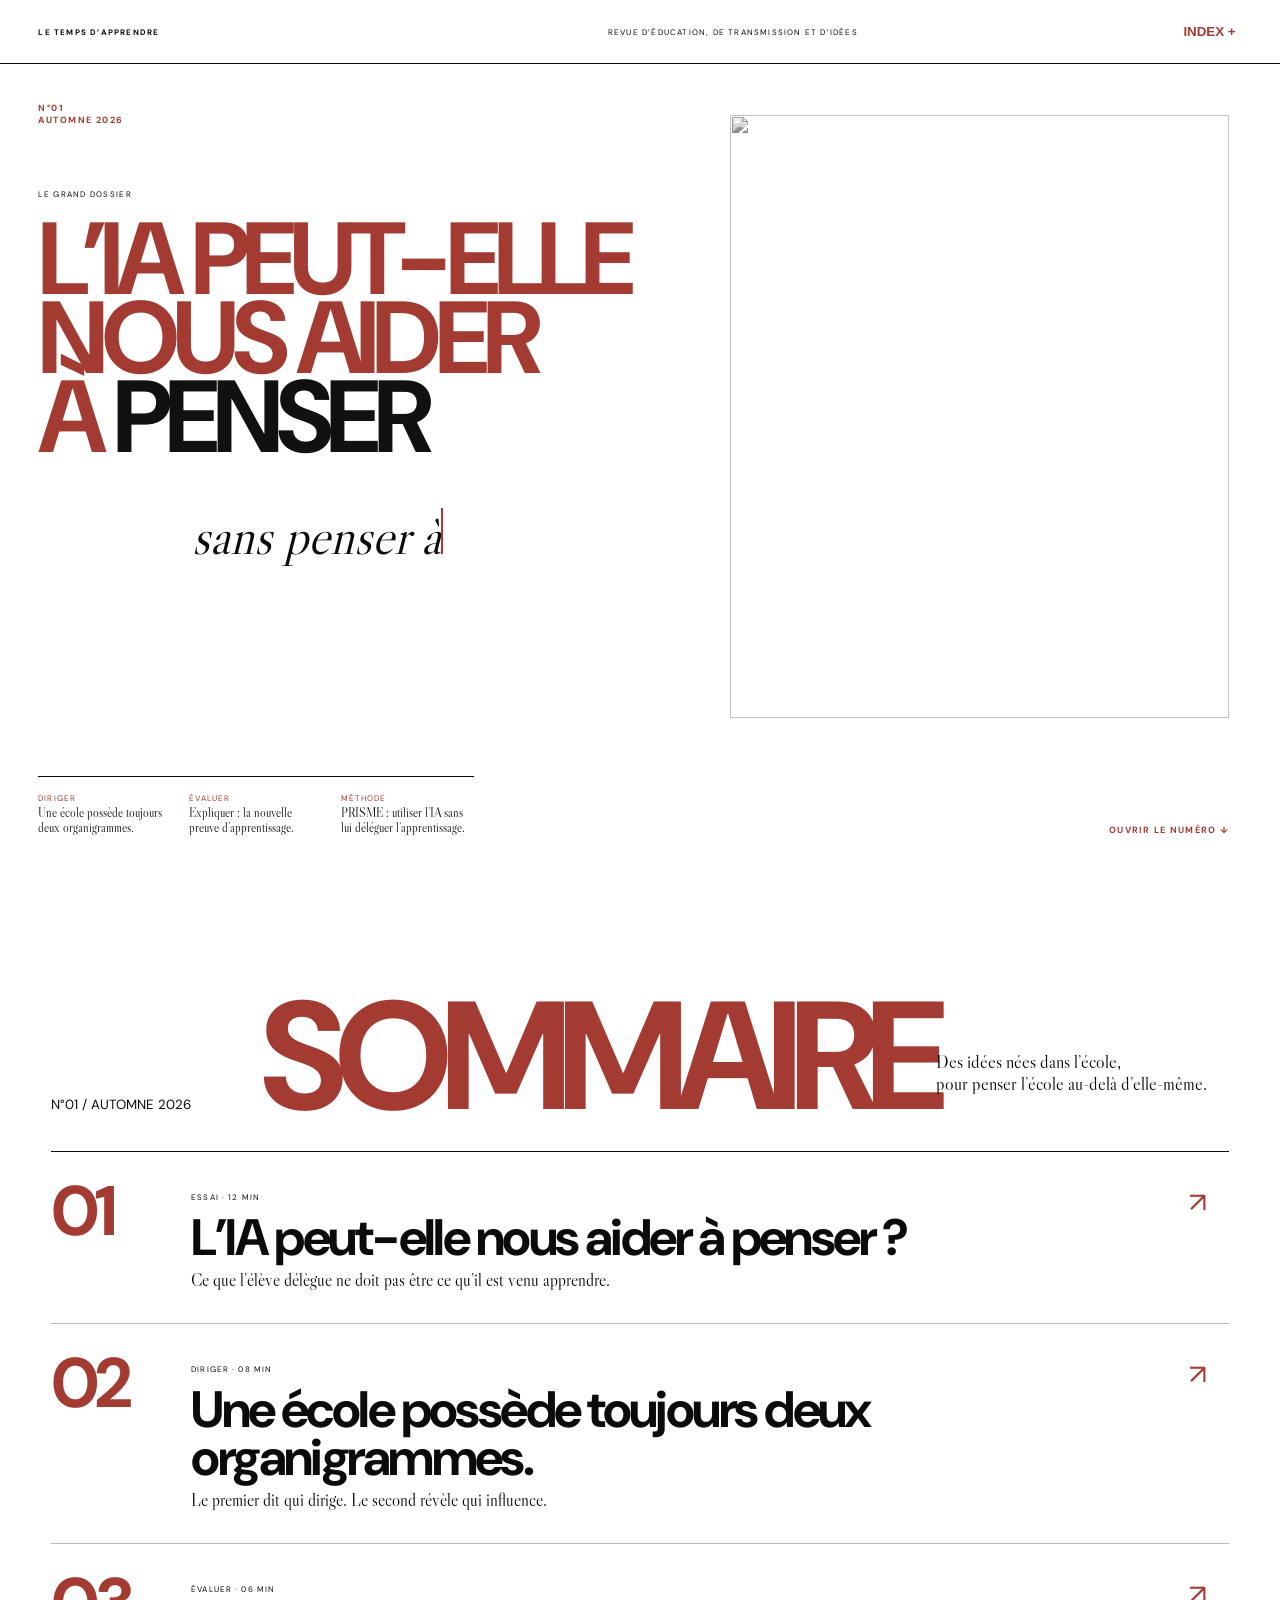
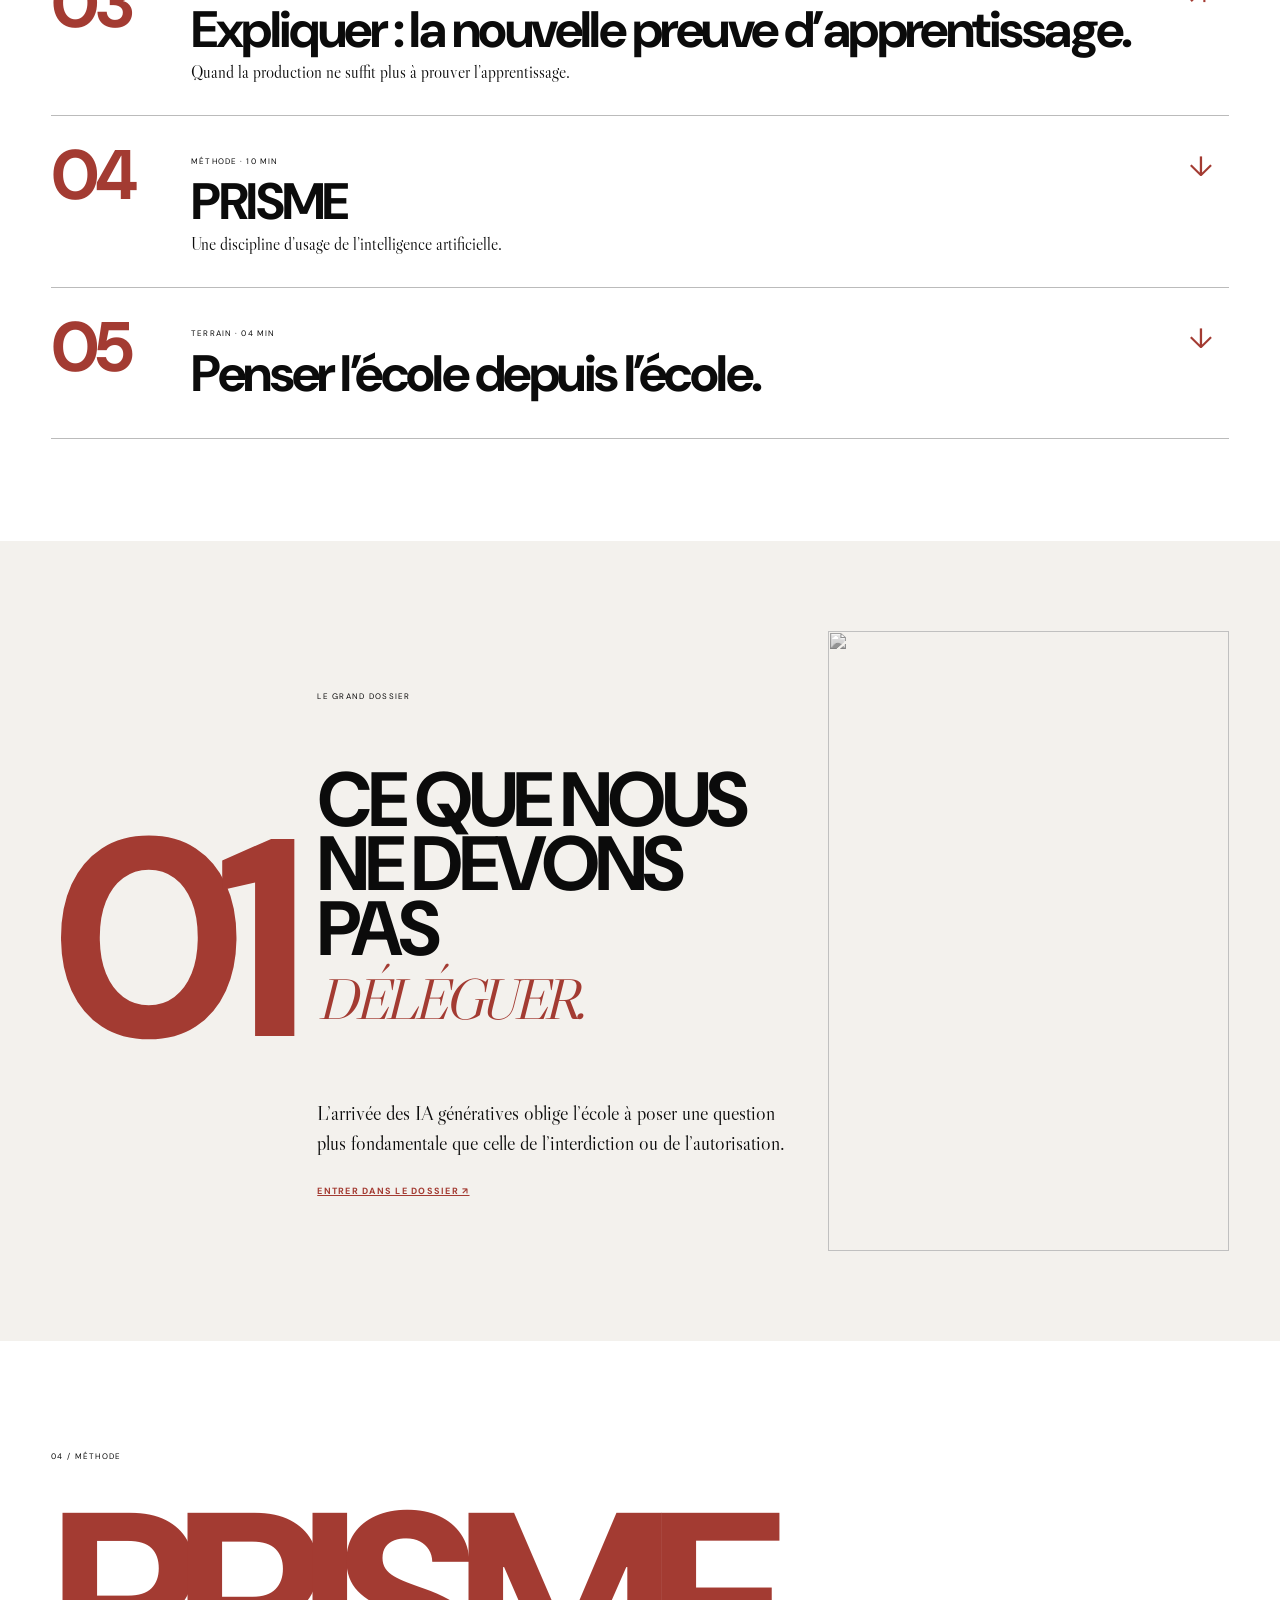
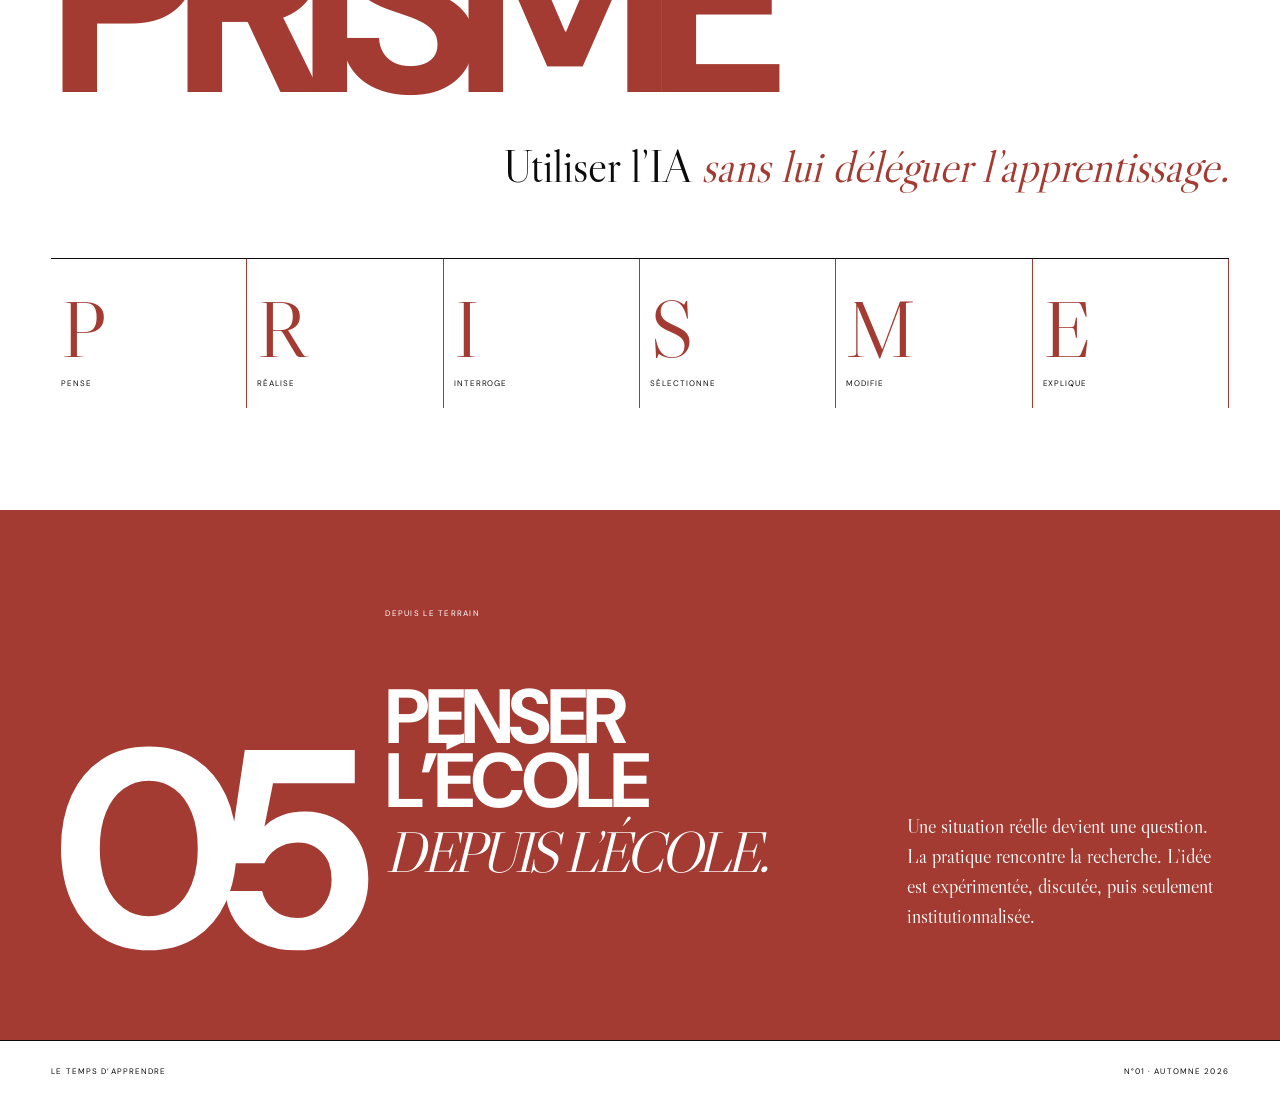
==== commit 329e347c: "Add files via upload" ====
--- a/index.html
+++ b/index.html
@@ -1,35 +1,8 @@
-<!doctype html>
-<html lang="fr"><head><meta charset="utf-8"><meta name="viewport" content="width=device-width,initial-scale=1">
-<title>Le Temps d’apprendre — V0.4</title>
-<link rel="preconnect" href="https://fonts.googleapis.com"><link rel="preconnect" href="https://fonts.gstatic.com" crossorigin>
-<link href="https://fonts.googleapis.com/css2?family=DM+Sans:wght@400;500;600;700&family=Libre+Caslon+Display&display=swap" rel="stylesheet">
-<link rel="stylesheet" href="styles.css"></head><body>
-<header class="topbar"><a class="wordmark" href="index.html">LE TEMPS D’APPRENDRE</a><span>UNE REVUE DU COLLÈGE SÉVIGNÉ · PARIS</span><button id="menuBtn">INDEX +</button></header>
-<aside class="menu" id="menuPanel"><button id="closeBtn">FERMER ×</button><nav><a href="#une">01 — À LA UNE</a><a href="#prisme">02 — MÉTHODE</a><a href="#idees">03 — IDÉES</a><a href="#terrain">04 — TERRAIN</a></nav></aside>
-<main>
-<section class="cover" id="une">
-  <div class="ghost">01</div>
-  <div class="kicker">01 / ESSAI<br>IA × ÉDUCATION<br><b>ALAN YVON · 12 MIN</b></div>
-  <figure class="hero-photo"><img src="https://cdn.loc.gov/service/pnp/cph/3b10000/3b18000/3b18100/3b18141r.jpg" alt="Deux élèves à la Library of Congress en 1899"><figcaption>Frances Benjamin Johnston, 1899 · Library of Congress</figcaption></figure>
-  <h1><span>L’IA PEUT-ELLE</span><span>NOUS AIDER</span><span>À <em>PENSER</em></span></h1>
-  <div class="type-line"><span id="typeText" data-text="sans penser à notre place ?"></span><i aria-hidden="true"></i></div>
-  <a class="read" href="article-ia.html">LIRE L’ESSAI — 12 MIN <b>↗</b></a>
-</section>
-
-<section class="manifesto">
- <div class="big-no">98</div><div class="manifesto-copy"><span>LE TEMPS D’APPRENDRE / 01</span><h2>Traiter l’éducation comme un <em>sujet de civilisation.</em></h2><p>Expérience de terrain, sciences de l’apprentissage, philosophie, intelligence artificielle et regards internationaux.</p></div>
- <figure><img src="https://cdn.loc.gov/service/pnp/cph/3a10000/3a17000/3a17700/3a17787r.jpg" alt="Laboratoire de chimie, Central High School, 1899"><figcaption>F. B. Johnston · Library of Congress</figcaption></figure>
-</section>
-
-<section class="prisme" id="prisme"><div class="section-tag">02 / UNE MÉTHODE</div><h2>PRISME</h2><p class="lead">Utiliser l’intelligence artificielle<br><em>sans lui déléguer l’apprentissage.</em></p>
-<div class="steps"><article><b>P</b><h3>PENSE</h3><p>Commence sans la machine.</p></article><article><b>R</b><h3>RÉALISE</h3><p>Produis une première réponse.</p></article><article><b>I</b><h3>INTERROGE</h3><p>Demande objection et explication.</p></article><article><b>S</b><h3>SÉLECTIONNE</h3><p>Soumets l’IA à ton jugement.</p></article><article><b>M</b><h3>MODIFIE</h3><p>Reprends la main.</p></article><article><b>E</b><h3>EXPLIQUE</h3><p>Prouve que tu as appris.</p></article></div></section>
-
-<section class="ideas" id="idees"><div class="section-tag">03 / LES IDÉES</div>
-<a class="story leadership" href="article-leadership.html"><small>DIRIGER / 08 MIN</small><h2>UNE ÉCOLE<br>POSSÈDE TOUJOURS<br><em>DEUX ORGANIGRAMMES.</em></h2><p>Le premier dit qui dirige. Le second révèle qui influence.</p><strong>↗</strong></a>
-<figure class="idea-photo"><img src="https://cdn.loc.gov/service/pnp/cph/3a00000/3a07000/3a07900/3a07933v.jpg" alt="Visite d’élèves à la Library of Congress, 1899"><figcaption>F. B. Johnston · Library of Congress</figcaption></figure>
-<a class="story explain" href="article-expliquer.html"><small>ÉVALUER / 06 MIN</small><h2>EXPLIQUER</h2><h3>La nouvelle preuve<br>d’apprentissage.</h3><p>Quand l’IA peut produire le devoir, l’oral retrouve une fonction décisive.</p><strong>↗</strong></a>
-</section>
-
-<section class="terrain" id="terrain"><div class="terrain-no">04</div><div><span>DEPUIS LE TERRAIN</span><h2>PENSER L’ÉCOLE<br><em>DEPUIS L’ÉCOLE.</em></h2></div><p>Une situation réelle devient une question. La pratique rencontre la recherche. L’idée est testée, discutée, puis seulement institutionnalisée.</p></section>
-<section class="letter"><span>LA LETTRE</span><h2>Recevoir un texte.<br><em>Pas une notification.</em></h2><form onsubmit="event.preventDefault()"><input aria-label="Email" placeholder="votre@email.fr"><button>S’INSCRIRE ↗</button></form></section>
-</main><footer><span>LE TEMPS D’APPRENDRE</span><span>V0.4 · AOÛT 2026</span></footer><script src="script.js"></script></body></html>+<!doctype html><html lang="fr"><head><meta charset="utf-8"><meta name="viewport" content="width=device-width,initial-scale=1"><title>Le Temps d’apprendre — N°01</title><link rel="preconnect" href="https://fonts.googleapis.com"><link rel="preconnect" href="https://fonts.gstatic.com" crossorigin><link href="https://fonts.googleapis.com/css2?family=DM+Sans:wght@400;500;600;700&family=Libre+Caslon+Display:ital@0;1&display=swap" rel="stylesheet"><link rel="stylesheet" href="styles.css"></head><body>
+<header><b>LE TEMPS D’APPRENDRE</b><span>REVUE D’ÉDUCATION, DE TRANSMISSION ET D’IDÉES</span><button>INDEX +</button></header>
+<main><section class="cover"><div class="issue">N°01<br>AUTOMNE 2026</div><img class="photo" src="https://cdn.loc.gov/service/pnp/cph/3a30000/3a39000/3a39500/3a39510r.jpg"><div class="title"><small>LE GRAND DOSSIER</small><h1>L’IA PEUT-ELLE<br>NOUS AIDER<br>À <i>PENSER</i></h1><p><span id="typed"></span><em></em></p></div><div class="lines"><div><b>DIRIGER</b><br>Une école possède toujours deux organigrammes.</div><div><b>ÉVALUER</b><br>Expliquer : la nouvelle preuve d’apprentissage.</div><div><b>MÉTHODE</b><br>PRISME : utiliser l’IA sans lui déléguer l’apprentissage.</div></div><a href="#sommaire">OUVRIR LE NUMÉRO ↓</a></section>
+<section class="toc" id="sommaire"><div class="tochead"><small>N°01 / AUTOMNE 2026</small><h2>SOMMAIRE</h2><p>Des idées nées dans l’école,<br>pour penser l’école au-delà d’elle-même.</p></div>
+<div class="list"><a href="article-ia.html"><b>01</b><div><small>ESSAI · 12 MIN</small><h3>L’IA peut-elle nous aider à penser ?</h3><p>Ce que l’élève délègue ne doit pas être ce qu’il est venu apprendre.</p></div><i>↗</i></a><a href="article-leadership.html"><b>02</b><div><small>DIRIGER · 08 MIN</small><h3>Une école possède toujours deux organigrammes.</h3><p>Le premier dit qui dirige. Le second révèle qui influence.</p></div><i>↗</i></a><a href="article-expliquer.html"><b>03</b><div><small>ÉVALUER · 06 MIN</small><h3>Expliquer : la nouvelle preuve d’apprentissage.</h3><p>Quand la production ne suffit plus à prouver l’apprentissage.</p></div><i>↗</i></a><a href="#prisme"><b>04</b><div><small>MÉTHODE · 10 MIN</small><h3>PRISME</h3><p>Une discipline d’usage de l’intelligence artificielle.</p></div><i>↓</i></a><a href="#terrain"><b>05</b><div><small>TERRAIN · 04 MIN</small><h3>Penser l’école depuis l’école.</h3></div><i>↓</i></a></div></section>
+<section class="feature"><div class="num">01</div><div><small>LE GRAND DOSSIER</small><h2>CE QUE NOUS<br>NE DEVONS PAS<br><i>DÉLÉGUER.</i></h2><p>L’arrivée des IA génératives oblige l’école à poser une question plus fondamentale que celle de l’interdiction ou de l’autorisation.</p><a href="article-ia.html">ENTRER DANS LE DOSSIER ↗</a></div><img src="https://cdn.loc.gov/service/pnp/cph/3a10000/3a17000/3a17700/3a17788r.jpg"></section>
+<section class="prisme" id="prisme"><small>04 / MÉTHODE</small><h2>PRISME</h2><p>Utiliser l’IA <i>sans lui déléguer l’apprentissage.</i></p><div class="steps"><b>P<span>PENSE</span></b><b>R<span>RÉALISE</span></b><b>I<span>INTERROGE</span></b><b>S<span>SÉLECTIONNE</span></b><b>M<span>MODIFIE</span></b><b>E<span>EXPLIQUE</span></b></div></section>
+<section class="terrain" id="terrain"><div class="num">05</div><div><small>DEPUIS LE TERRAIN</small><h2>PENSER L’ÉCOLE<br><i>DEPUIS L’ÉCOLE.</i></h2></div><p>Une situation réelle devient une question. La pratique rencontre la recherche. L’idée est expérimentée, discutée, puis seulement institutionnalisée.</p></section></main><footer>LE TEMPS D’APPRENDRE <span>N°01 · AUTOMNE 2026</span></footer><script>const t="sans penser à notre place ?";let i=0,e=document.getElementById("typed");setTimeout(function f(){if(i<t.length){e.textContent+=t[i++];setTimeout(f,70+Math.random()*50)}},800)</script></body></html>
--- a/styles.css
+++ b/styles.css
@@ -1,79 +1 @@
-*{box-sizing:border-box}html{scroll-behavior:smooth}body{margin:0;background:#f3efe6;color:#090a0b;font-family:"DM Sans",sans-serif}a{color:inherit}.topbar{height:68px;border-bottom:1px solid #111;display:grid;grid-template-columns:1fr 1fr auto;align-items:center;padding:0 3.5vw;font-size:9px;letter-spacing:.14em}.wordmark{text-decoration:none;font-weight:700;font-size:13px}.topbar button{border:0;background:none;color:#9b3d34;font:700 10px "DM Sans";letter-spacing:.16em}.menu{position:fixed;inset:0;background:#11100f;color:#f3efe6;z-index:99;padding:5vw;transform:translateY(-105%);transition:.45s}.menu.open{transform:none}.menu button{float:right;border:0;background:none;color:white}.menu nav{display:grid;margin-top:12vh}.menu a{font:clamp(38px,7vw,100px)/1.08 "Libre Caslon Display";text-decoration:none;border-bottom:1px solid #ffffff35;padding:10px 0}
-.cover{min-height:1080px;position:relative;overflow:hidden;border-bottom:1px solid;padding:4.5vw 3.5vw}.ghost{position:absolute;right:-2vw;top:-3vw;font:700 clamp(210px,38vw,570px)/.75 "DM Sans";letter-spacing:-.1em;color:#11100f0b}.kicker{position:absolute;left:3.5vw;top:5vw;font-size:9px;line-height:1.8;letter-spacing:.15em}.hero-photo{position:absolute;right:5vw;top:10vw;width:42vw;height:650px;margin:0}.hero-photo img,.manifesto img,.idea-photo img{width:100%;height:100%;object-fit:cover;filter:grayscale(1);display:block}.hero-photo figcaption,.manifesto figcaption,.idea-photo figcaption{font-size:7px;letter-spacing:.08em;margin-top:6px}.cover h1{position:absolute;z-index:2;left:3.5vw;top:29vw;margin:0;font:700 clamp(54px,7.4vw,112px)/.79 "DM Sans";letter-spacing:-.068em}.cover h1 span{display:block}.type-line{position:absolute;z-index:3;left:12vw;top:700px;font:italic clamp(38px,5vw,72px)/1.05 "Libre Caslon Display";white-space:nowrap}.type-line i{display:inline-block;width:2px;height:.95em;background:#9b3d34;margin-left:5px;vertical-align:-.06em;animation:blink .75s steps(1) infinite}@keyframes blink{50%{opacity:0}}.read{position:absolute;left:3.5vw;top:820px;text-decoration:none;font-size:10px;font-weight:600;letter-spacing:.14em;border-bottom:1px solid;padding:9px 0}.read b{color:#9b3d34}.manifesto{min-height:780px;padding:7vw 3.5vw;display:grid;grid-template-columns:.7fr 1fr 1.15fr;gap:3vw}.big-no{font:700 clamp(170px,24vw,360px)/.72 "DM Sans";letter-spacing:-.1em;color:#11100f}.manifesto-copy{padding-top:9vw}.manifesto-copy span,.section-tag,.terrain span,.letter>span{font-size:9px;letter-spacing:.15em}.manifesto-copy h2{font:clamp(34px,4vw,58px)/1 "Libre Caslon Display"}.manifesto-copy h2 em,.prisme .lead em,.terrain h2 em,.letter h2 em{font-style:italic;color:inherit}.manifesto-copy p{font:17px/1.5 "Libre Caslon Display"}.manifesto figure{height:560px;margin:0}.prisme{background:#11100f;color:#f3efe6;padding:7vw 3.5vw 8vw}.prisme h2{font:700 clamp(100px,19vw,290px)/.72 "DM Sans";letter-spacing:-.08em;margin:4vw 0 1vw}.prisme .lead{font:clamp(25px,3vw,45px)/1.1 "Libre Caslon Display";text-align:right}.steps{display:grid;grid-template-columns:repeat(6,1fr);border-top:1px solid #ffffff55;margin-top:6vw}.steps article{min-height:260px;padding:22px 12px;border-right:1px solid #ffffff35}.steps b{font:80px "Libre Caslon Display"}.steps h3{font-size:10px;letter-spacing:.13em}.steps p{font:15px/1.4 "Libre Caslon Display"}.ideas{padding:7vw 3.5vw;display:grid;grid-template-columns:1.1fr .9fr;gap:2vw}.ideas>.section-tag{grid-column:1/-1}.story{position:relative;text-decoration:none;border-top:1px solid;padding:28px 0;min-height:600px}.story small{font-size:9px;letter-spacing:.15em}.story h2{font:700 clamp(44px,5.8vw,88px)/.85 "DM Sans";letter-spacing:-.06em}.story h2 em{font:italic .72em "Libre Caslon Display"}.story p{max-width:450px;font:18px/1.5 "Libre Caslon Display"}.story strong{position:absolute;right:20px;bottom:20px;color:#9b3d34;font-size:36px}.idea-photo{height:610px;margin:0}.explain{grid-column:2;margin-top:-110px;background:#e7e2d8;padding:34px;min-height:440px}.explain h2{font-size:76px;margin-bottom:8px}.explain h3{font:36px/1 "Libre Caslon Display"}.terrain{min-height:620px;border-top:1px solid;display:grid;grid-template-columns:.6fr 1.35fr .85fr;gap:3vw;padding:7vw 3.5vw;align-items:end}.terrain-no{font:700 clamp(130px,22vw,330px)/.7 "DM Sans";letter-spacing:-.1em;color:#11100f}.terrain h2{font:700 clamp(44px,5.8vw,88px)/.85 "DM Sans";letter-spacing:-.06em}.terrain>p{font:20px/1.5 "Libre Caslon Display"}.letter{background:#11100f;color:#f3efe6;padding:8vw 4vw}.letter h2{font:clamp(55px,8vw,120px)/.9 "Libre Caslon Display";margin:3vw 0}.letter form{display:flex;border-bottom:1px solid #ffffff88}.letter input{flex:1;background:none;border:0;color:white;font:28px "Libre Caslon Display";padding:20px 0;outline:0}.letter button{background:none;border:0;color:#c45a4d;letter-spacing:.14em}footer{padding:25px 3.5vw;display:flex;justify-content:space-between;font-size:8px;letter-spacing:.14em}
-@media(max-width:760px){.topbar{grid-template-columns:1fr auto;height:82px;padding:0 5vw}.topbar>span{display:none}.cover{min-height:910px;padding:8vw 5vw}.ghost{top:2vw;right:-12vw;font-size:55vw}.kicker{top:7vw;left:5vw}.hero-photo{top:25vw;right:-1vw;width:64vw;height:435px}.cover h1{left:5vw;top:94vw;font-size:13.2vw;line-height:.81;max-width:94vw}.type-line{left:11vw;top:151vw;font-size:8.6vw;white-space:normal;width:84vw;min-height:2.2em}.read{left:5vw;top:174vw}.manifesto{grid-template-columns:1fr 1fr;padding:14vw 5vw;min-height:auto}.big-no{grid-column:1/-1}.manifesto-copy{padding:0}.manifesto figure{height:390px}.prisme{padding:14vw 5vw}.prisme h2{font-size:24vw}.prisme .lead{text-align:left}.steps{grid-template-columns:1fr 1fr}.steps article{min-height:200px}.ideas{grid-template-columns:1fr;padding:14vw 5vw}.idea-photo{height:450px}.explain{grid-column:1;margin:0}.terrain{grid-template-columns:1fr;padding:14vw 5vw;min-height:auto}.terrain-no{font-size:44vw}.letter{padding:16vw 5vw}.letter form{display:block}.letter input{width:100%;font-size:20px}.letter button{padding:20px 0}}
-@media(prefers-reduced-motion:reduce){.type-line i{animation:none}}
-
-/* V0.4 — lisibilité + rouge ancien */
-:root{
-  --paper:#f3efe6;
-  --ink:#090a0b;
-  --old-red:#9b3d34;
-}
-.cover h1 em{
-  color:var(--old-red);
-  font-style:normal;
-}
-.cover h1 span{
-  width:max-content;
-  max-width:100%;
-}
-.type-line i{background:var(--old-red)}
-.topbar button{color:var(--old-red)}
-.read b{color:var(--old-red)}
-.story strong{color:var(--old-red)}
-.letter button{color:#d36a5d}
-
-/* Le titre reste en collision avec l'image, mais chaque ligne possède
-   une réserve papier : le texte ne disparaît plus dans la photographie. */
-@media(max-width:760px){
-  .cover{
-    min-height:930px;
-  }
-  .hero-photo{
-    top:25vw;
-    right:-1vw;
-    width:63vw;
-    height:435px;
-  }
-  .cover h1{
-    top:91vw;
-    left:5vw;
-    font-size:12.2vw;
-    line-height:.83;
-    letter-spacing:-.064em;
-    max-width:94vw;
-  }
-  .cover h1 span{
-    display:table;
-    background:var(--paper);
-    padding:0 .055em .035em 0;
-    margin-bottom:-.025em;
-  }
-  .cover h1 span:nth-child(2){
-    padding-right:.16em;
-  }
-  .type-line{
-    left:10vw;
-    top:147vw;
-    width:86vw;
-    font-size:7.9vw;
-    line-height:1.08;
-  }
-  .read{
-    left:5vw;
-    top:171vw;
-  }
-  .ghost{
-    color:rgba(155,61,52,.055);
-  }
-}
-
-/* Desktop : même principe, plus discret. */
-@media(min-width:761px){
-  .cover h1 span{
-    display:table;
-    background:var(--paper);
-    padding-right:.08em;
-  }
-  .ghost{color:rgba(155,61,52,.05)}
-}
+*{box-sizing:border-box}html{scroll-behavior:smooth}body{margin:0;background:#fff;color:#0b0b0b;font-family:"DM Sans",sans-serif}a{color:inherit}:root{--r:#a33b32}header{height:64px;border-bottom:1px solid;display:grid;grid-template-columns:1fr 1fr auto;align-items:center;padding:0 3vw;font-size:8px;letter-spacing:.15em}header button{border:0;background:none;color:var(--r);font-weight:700}.cover{height:calc(100vh - 64px);min-height:760px;position:relative;overflow:hidden;padding:3vw}.issue{position:absolute;color:var(--r);font-size:9px;font-weight:700;letter-spacing:.16em}.photo{position:absolute;right:4vw;top:4vw;width:39vw;height:67vh;object-fit:cover;filter:grayscale(1)}.title{position:absolute;left:3vw;top:13vh;z-index:2}.title small,.feature small,.prisme small,.terrain small{font-size:8px;letter-spacing:.16em}.title h1{font:700 clamp(65px,8vw,125px)/.77 "DM Sans";letter-spacing:-.07em;color:var(--r);margin:18px 0}.title h1 i{color:#111;font-style:normal}.title p{font:italic clamp(32px,4vw,62px)/1 "Libre Caslon Display";margin-left:12vw}.title p em{display:inline-block;width:2px;height:.9em;background:var(--r);animation:blink .75s steps(1) infinite}@keyframes blink{50%{opacity:0}}.lines{position:absolute;left:3vw;bottom:5vw;width:34vw;display:grid;grid-template-columns:repeat(3,1fr);gap:18px;border-top:1px solid;padding-top:12px;font:12px/1.3 "Libre Caslon Display"}.lines b{font:8px "DM Sans";color:var(--r);letter-spacing:.13em}.cover>a{position:absolute;right:4vw;bottom:5vw;color:var(--r);font-size:9px;font-weight:700;letter-spacing:.14em;text-decoration:none}.toc{padding:8vw 4vw}.tochead{display:grid;grid-template-columns:.5fr 1.5fr .7fr;align-items:end;border-bottom:1px solid;padding-bottom:3vw}.tochead h2{font:700 clamp(80px,12vw,180px)/.72 "DM Sans";letter-spacing:-.08em;color:var(--r);margin:0}.tochead p{font:18px "Libre Caslon Display"}.list a{display:grid;grid-template-columns:140px 1fr 40px;text-decoration:none;border-bottom:1px solid #bbb;padding:32px 0}.list>a>b{font:700 70px/.8 "DM Sans";color:var(--r);letter-spacing:-.07em}.list small{font-size:8px;letter-spacing:.14em}.list h3{font:700 clamp(30px,4vw,58px)/.92 "DM Sans";letter-spacing:-.05em;margin:9px 0}.list p{font:17px "Libre Caslon Display";margin:0}.list i{color:var(--r);font-size:28px;font-style:normal}.feature{background:#f3f1ed;padding:7vw 4vw;display:grid;grid-template-columns:.45fr 1fr .85fr;gap:3vw;align-items:center}.num{font:700 clamp(150px,22vw,340px)/.7 "DM Sans";letter-spacing:-.1em;color:var(--r)}.feature h2,.terrain h2{font:700 clamp(45px,6vw,90px)/.84 "DM Sans";letter-spacing:-.06em}.feature h2 i,.terrain h2 i{font:italic .75em "Libre Caslon Display";color:var(--r)}.feature p,.terrain>p{font:20px/1.5 "Libre Caslon Display"}.feature a{color:var(--r);font-size:9px;font-weight:700;letter-spacing:.14em}.feature img{width:100%;height:620px;object-fit:cover;filter:grayscale(1)}.prisme{padding:8vw 4vw}.prisme h2{font:700 clamp(110px,20vw,300px)/.7 "DM Sans";letter-spacing:-.09em;color:var(--r);margin:4vw 0 1vw}.prisme>p{text-align:right;font:clamp(28px,3.5vw,50px) "Libre Caslon Display"}.prisme>p i{color:var(--r)}.steps{display:grid;grid-template-columns:repeat(6,1fr);border-top:1px solid;margin-top:5vw}.steps b{font:80px "Libre Caslon Display";color:var(--r);padding:20px 10px;border-right:1px solid}.steps span{display:block;font:8px "DM Sans";color:#111;letter-spacing:.12em}.terrain{background:var(--r);color:white;padding:7vw 4vw;display:grid;grid-template-columns:.6fr 1.2fr .8fr;gap:3vw;align-items:end}.terrain .num,.terrain h2 i{color:white}footer{padding:25px 4vw;border-top:1px solid;font-size:8px;letter-spacing:.14em;display:flex;justify-content:space-between}@media(max-width:760px){header{height:72px;grid-template-columns:1fr auto;padding:0 5vw}header span{display:none}.cover{height:auto;min-height:990px;padding:6vw 5vw}.photo{right:0;top:24vw;width:68vw;height:425px}.title{left:5vw;top:87vw}.title h1{font-size:13.1vw}.title p{font-size:8.2vw;margin:16px 0 0 5vw}.lines{left:5vw;bottom:75px;width:90vw;grid-template-columns:1fr;gap:7px}.cover>a{right:5vw;bottom:25px}.toc{padding:17vw 5vw}.tochead{display:block}.tochead h2{font-size:22vw;margin:7vw 0}.list a{grid-template-columns:65px 1fr 22px}.list>a>b{font-size:48px}.list h3{font-size:8.2vw}.feature{display:block;padding:15vw 5vw}.num{font-size:44vw}.feature img{height:480px;margin-top:12vw}.prisme{padding:15vw 5vw}.prisme h2{font-size:24vw}.prisme>p{text-align:left}.steps{grid-template-columns:1fr 1fr}.terrain{display:block;padding:15vw 5vw}}
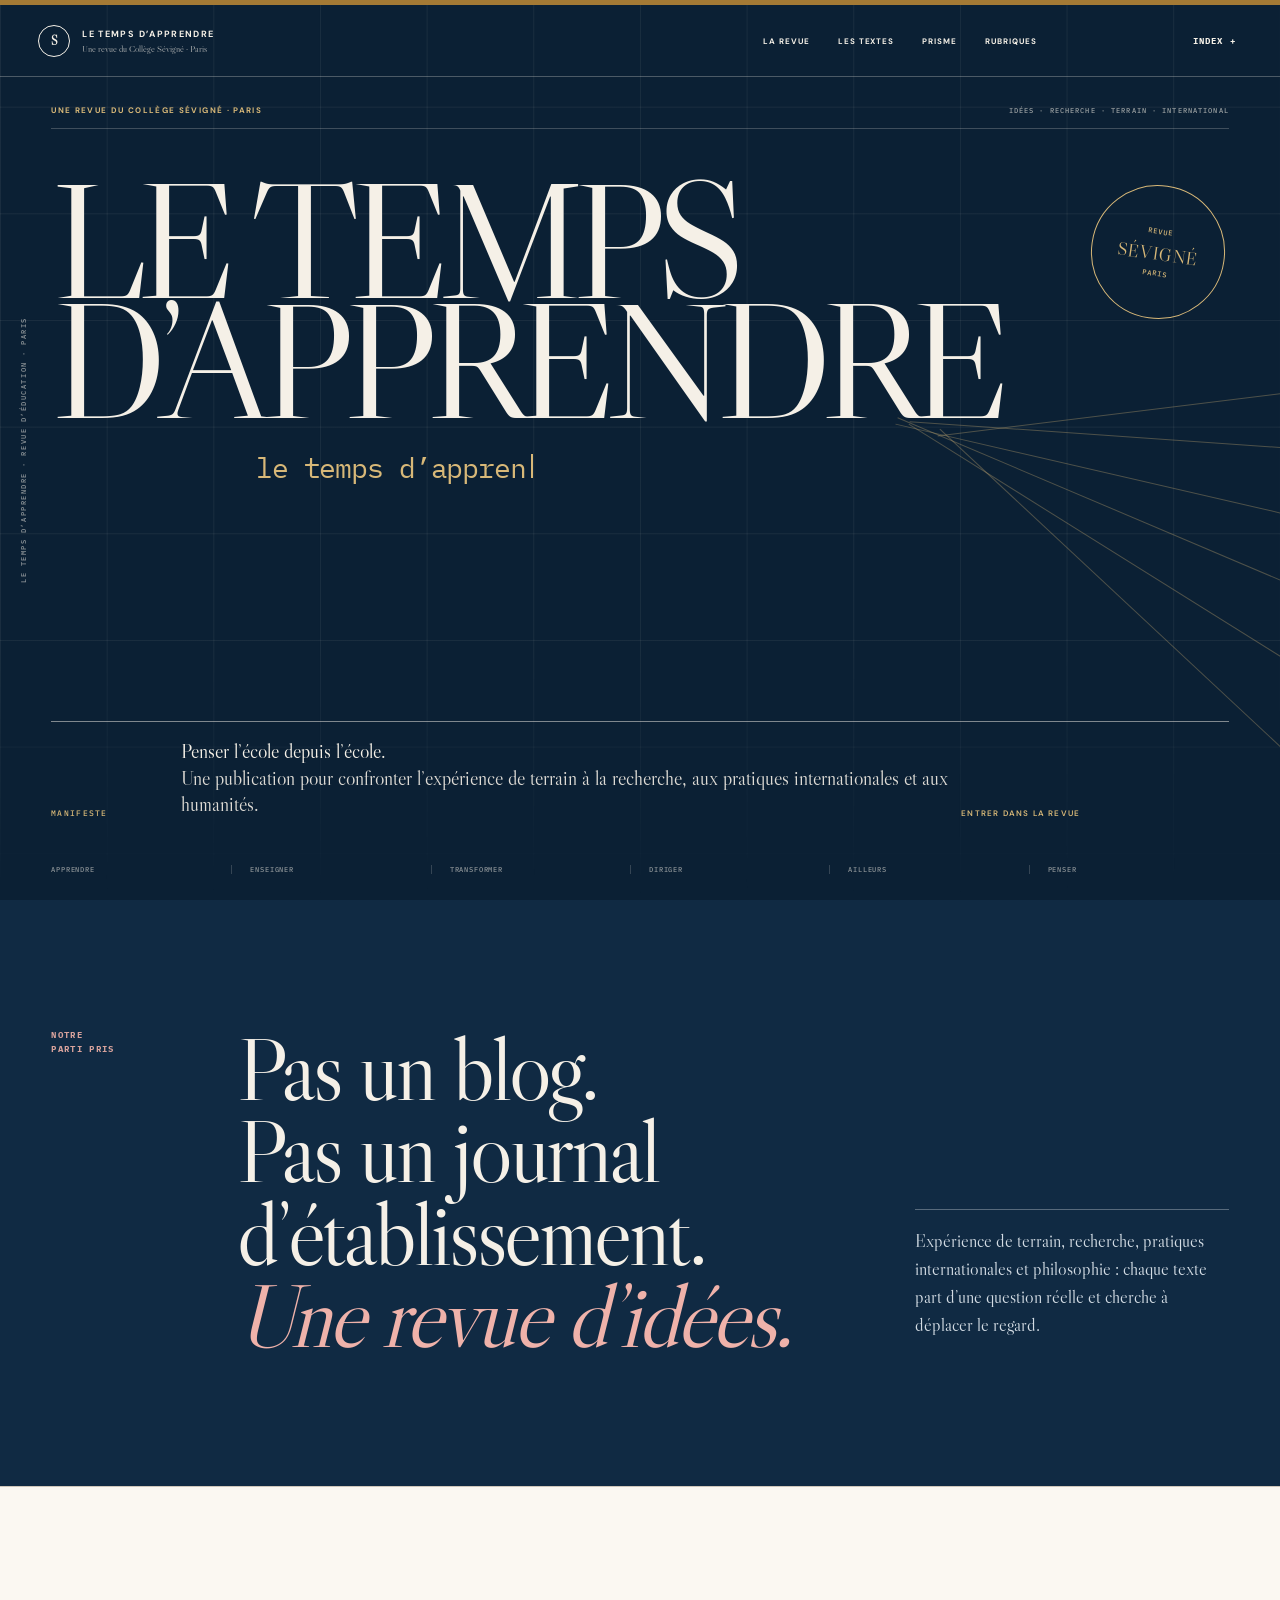
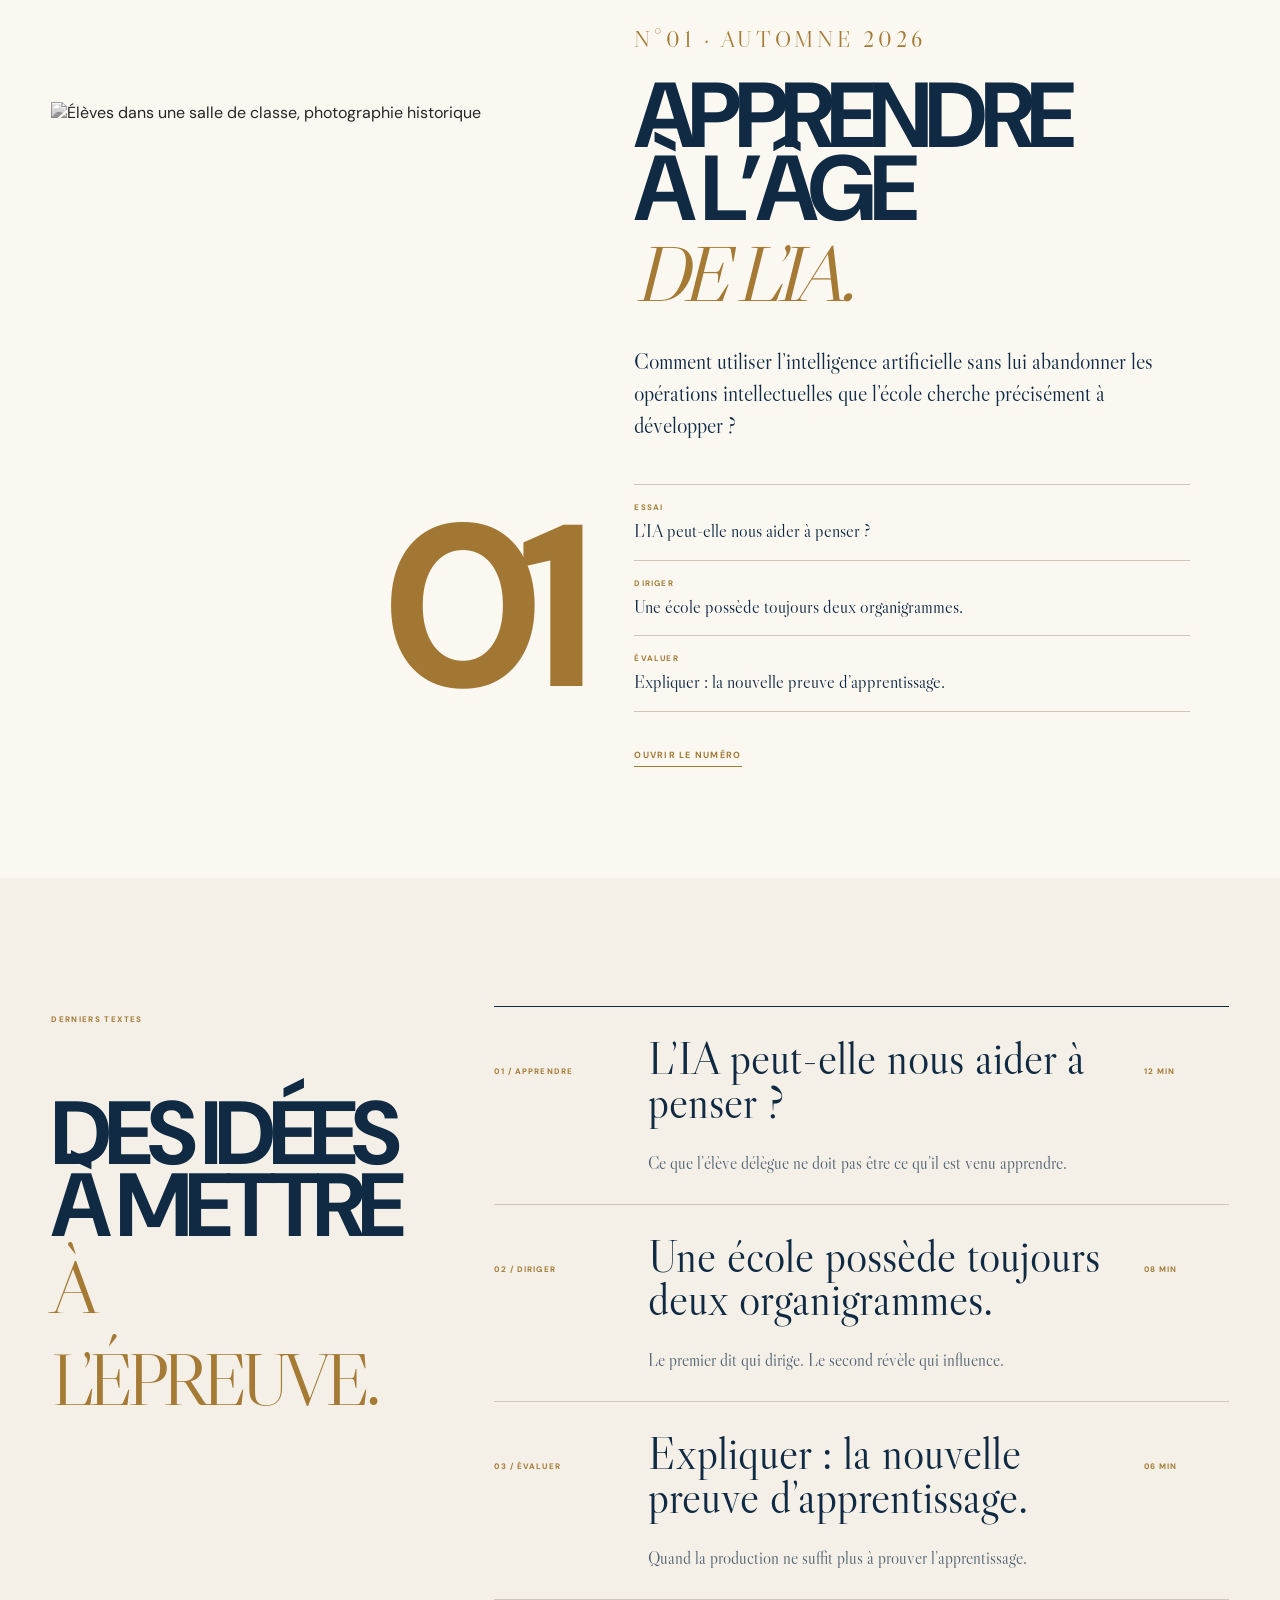
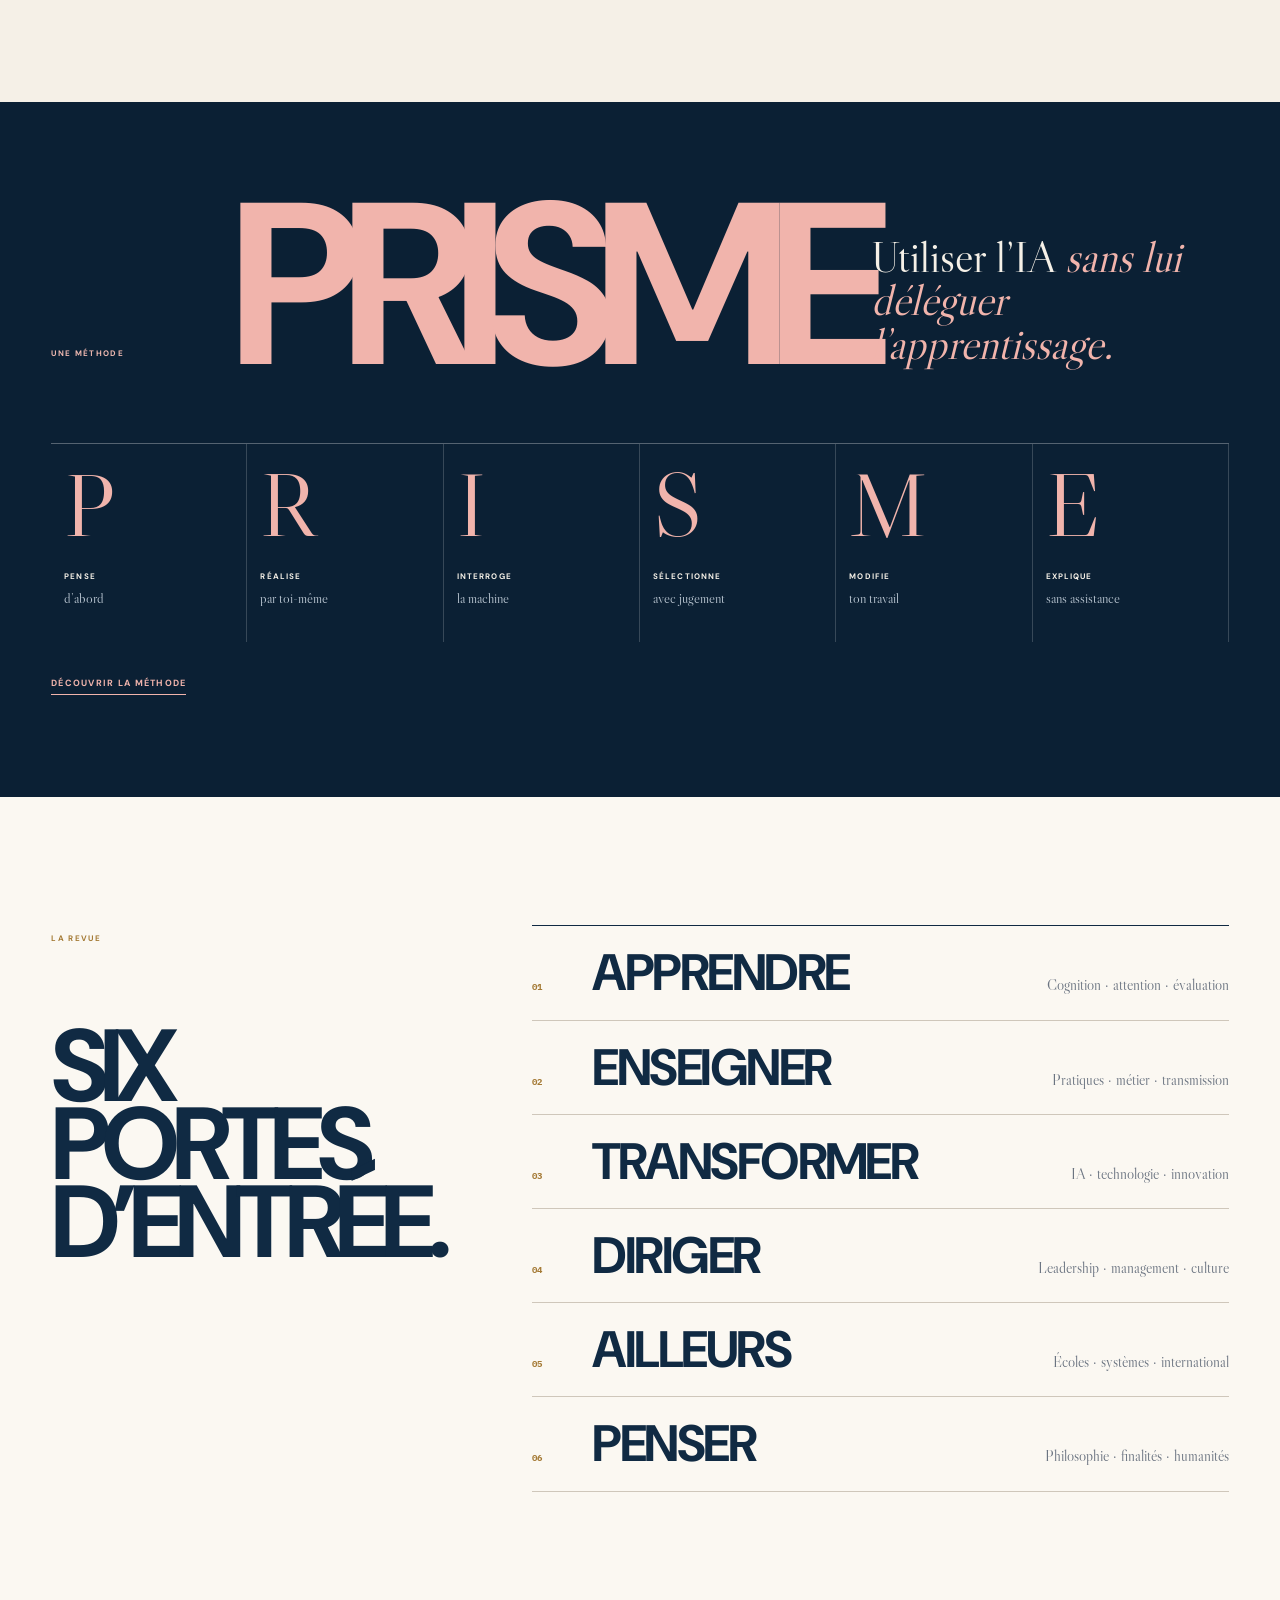
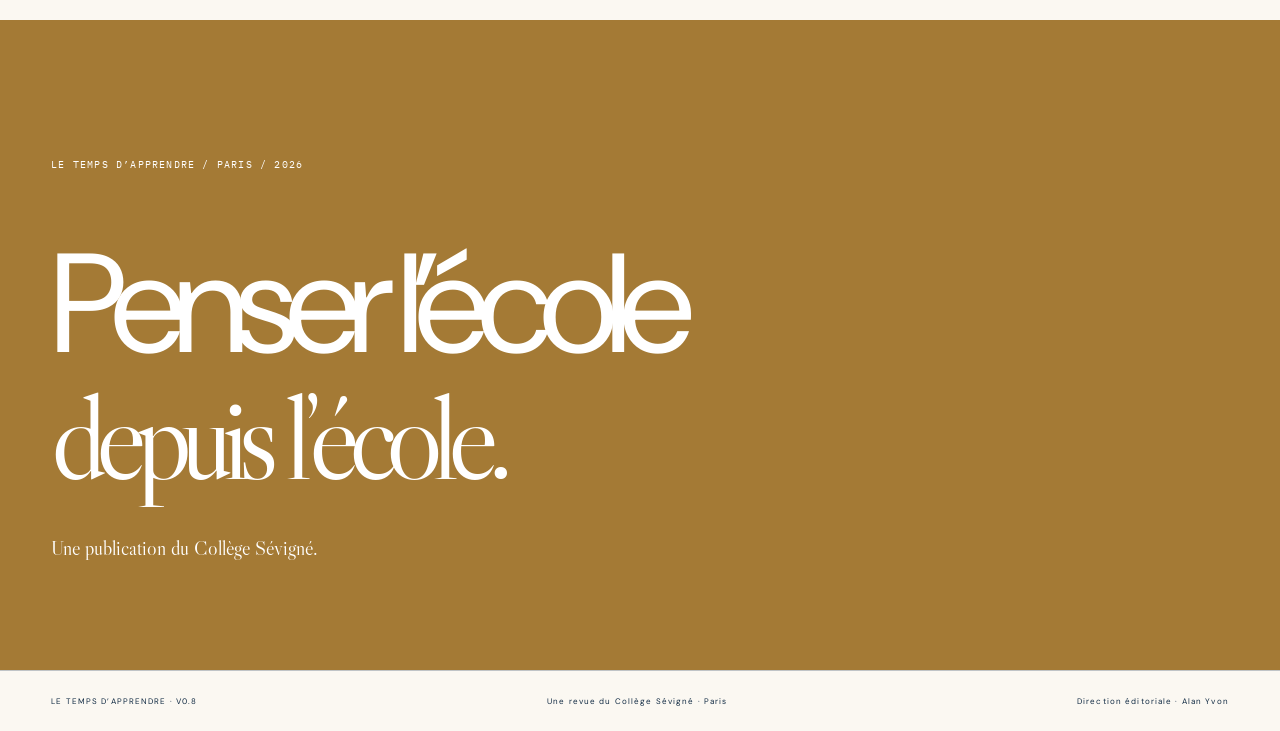
==== commit e7e03abb: "Add files via upload" ====
--- a/index.html
+++ b/index.html
@@ -1,8 +1,178 @@
-<!doctype html><html lang="fr"><head><meta charset="utf-8"><meta name="viewport" content="width=device-width,initial-scale=1"><title>Le Temps d’apprendre — N°01</title><link rel="preconnect" href="https://fonts.googleapis.com"><link rel="preconnect" href="https://fonts.gstatic.com" crossorigin><link href="https://fonts.googleapis.com/css2?family=DM+Sans:wght@400;500;600;700&family=Libre+Caslon+Display:ital@0;1&display=swap" rel="stylesheet"><link rel="stylesheet" href="styles.css"></head><body>
-<header><b>LE TEMPS D’APPRENDRE</b><span>REVUE D’ÉDUCATION, DE TRANSMISSION ET D’IDÉES</span><button>INDEX +</button></header>
-<main><section class="cover"><div class="issue">N°01<br>AUTOMNE 2026</div><img class="photo" src="https://cdn.loc.gov/service/pnp/cph/3a30000/3a39000/3a39500/3a39510r.jpg"><div class="title"><small>LE GRAND DOSSIER</small><h1>L’IA PEUT-ELLE<br>NOUS AIDER<br>À <i>PENSER</i></h1><p><span id="typed"></span><em></em></p></div><div class="lines"><div><b>DIRIGER</b><br>Une école possède toujours deux organigrammes.</div><div><b>ÉVALUER</b><br>Expliquer : la nouvelle preuve d’apprentissage.</div><div><b>MÉTHODE</b><br>PRISME : utiliser l’IA sans lui déléguer l’apprentissage.</div></div><a href="#sommaire">OUVRIR LE NUMÉRO ↓</a></section>
-<section class="toc" id="sommaire"><div class="tochead"><small>N°01 / AUTOMNE 2026</small><h2>SOMMAIRE</h2><p>Des idées nées dans l’école,<br>pour penser l’école au-delà d’elle-même.</p></div>
-<div class="list"><a href="article-ia.html"><b>01</b><div><small>ESSAI · 12 MIN</small><h3>L’IA peut-elle nous aider à penser ?</h3><p>Ce que l’élève délègue ne doit pas être ce qu’il est venu apprendre.</p></div><i>↗</i></a><a href="article-leadership.html"><b>02</b><div><small>DIRIGER · 08 MIN</small><h3>Une école possède toujours deux organigrammes.</h3><p>Le premier dit qui dirige. Le second révèle qui influence.</p></div><i>↗</i></a><a href="article-expliquer.html"><b>03</b><div><small>ÉVALUER · 06 MIN</small><h3>Expliquer : la nouvelle preuve d’apprentissage.</h3><p>Quand la production ne suffit plus à prouver l’apprentissage.</p></div><i>↗</i></a><a href="#prisme"><b>04</b><div><small>MÉTHODE · 10 MIN</small><h3>PRISME</h3><p>Une discipline d’usage de l’intelligence artificielle.</p></div><i>↓</i></a><a href="#terrain"><b>05</b><div><small>TERRAIN · 04 MIN</small><h3>Penser l’école depuis l’école.</h3></div><i>↓</i></a></div></section>
-<section class="feature"><div class="num">01</div><div><small>LE GRAND DOSSIER</small><h2>CE QUE NOUS<br>NE DEVONS PAS<br><i>DÉLÉGUER.</i></h2><p>L’arrivée des IA génératives oblige l’école à poser une question plus fondamentale que celle de l’interdiction ou de l’autorisation.</p><a href="article-ia.html">ENTRER DANS LE DOSSIER ↗</a></div><img src="https://cdn.loc.gov/service/pnp/cph/3a10000/3a17000/3a17700/3a17788r.jpg"></section>
-<section class="prisme" id="prisme"><small>04 / MÉTHODE</small><h2>PRISME</h2><p>Utiliser l’IA <i>sans lui déléguer l’apprentissage.</i></p><div class="steps"><b>P<span>PENSE</span></b><b>R<span>RÉALISE</span></b><b>I<span>INTERROGE</span></b><b>S<span>SÉLECTIONNE</span></b><b>M<span>MODIFIE</span></b><b>E<span>EXPLIQUE</span></b></div></section>
-<section class="terrain" id="terrain"><div class="num">05</div><div><small>DEPUIS LE TERRAIN</small><h2>PENSER L’ÉCOLE<br><i>DEPUIS L’ÉCOLE.</i></h2></div><p>Une situation réelle devient une question. La pratique rencontre la recherche. L’idée est expérimentée, discutée, puis seulement institutionnalisée.</p></section></main><footer>LE TEMPS D’APPRENDRE <span>N°01 · AUTOMNE 2026</span></footer><script>const t="sans penser à notre place ?";let i=0,e=document.getElementById("typed");setTimeout(function f(){if(i<t.length){e.textContent+=t[i++];setTimeout(f,70+Math.random()*50)}},800)</script></body></html>+<!doctype html>
+<html lang="fr">
+<head>
+<meta charset="utf-8">
+<meta name="viewport" content="width=device-width,initial-scale=1,viewport-fit=cover">
+<meta name="theme-color" content="#102a43">
+<meta name="description" content="Le Temps d'apprendre — une revue du Collège Sévigné. Penser l'école depuis l'école.">
+<title>Le Temps d’apprendre — Accueil</title>
+<link rel="preconnect" href="https://fonts.googleapis.com">
+<link rel="preconnect" href="https://fonts.gstatic.com" crossorigin>
+<link href="https://fonts.googleapis.com/css2?family=DM+Sans:wght@400;500;600;700&family=IBM+Plex+Mono:ital,wght@0,400;0,500;1,400&family=Libre+Caslon+Display:ital@0;1&display=swap" rel="stylesheet">
+<link rel="stylesheet" href="styles.css">
+</head>
+<body class="home">
+<div class="site-shell">
+<div class="topline"></div>
+
+<header class="header">
+  <a href="index.html" class="brand">
+    <span class="brand-mark">S</span>
+    <span class="brand-copy"><strong>LE TEMPS D’APPRENDRE</strong><span>Une revue du Collège Sévigné · Paris</span></span>
+  </a>
+  <nav class="nav" aria-label="Navigation principale">
+    <a href="#revue">La revue</a>
+    <a href="#textes">Les textes</a>
+    <a href="#prisme-home">PRISME</a>
+    <a href="#rubriques">Rubriques</a>
+  </nav>
+  <button class="index-btn" aria-expanded="false">INDEX +</button>
+</header>
+
+<aside class="index-panel" aria-hidden="true">
+  <button class="index-close">FERMER ×</button>
+  <p class="kicker">Table des matières</p>
+  <h2>INDEX</h2>
+  <div class="index-links">
+    <a href="#revue"><b>01</b>La revue <span>Pourquoi elle existe</span></a>
+    <a href="numero-01.html"><b>02</b>N°01 <span>Automne 2026</span></a>
+    <a href="#textes"><b>03</b>Les textes <span>Essais · direction · évaluation</span></a>
+    <a href="#prisme-home"><b>04</b>PRISME <span>Méthode IA</span></a>
+    <a href="#rubriques"><b>05</b>Rubriques <span>Apprendre · enseigner · diriger...</span></a>
+  </div>
+</aside>
+
+<main>
+<section class="home-hero permanent-cover" id="revue">
+  <div class="cover-grid" aria-hidden="true"></div>
+  <div class="cover-spine" aria-hidden="true">LE TEMPS D’APPRENDRE · REVUE D’ÉDUCATION · PARIS</div>
+
+  <div class="cover-top">
+    <p class="kicker">UNE REVUE DU COLLÈGE SÉVIGNÉ · PARIS</p>
+    <p class="cover-frequency">IDÉES · RECHERCHE · TERRAIN · INTERNATIONAL</p>
+  </div>
+
+  <div class="home-title">
+    <h1>LE TEMPS<br>D’APPRENDRE</h1>
+    <p class="typewriter-line"><span id="home-typed"></span><i></i></p>
+  </div>
+
+  <div class="cover-signal" aria-hidden="true">
+    <span></span><span></span><span></span><span></span><span></span><span></span>
+  </div>
+
+  <div class="cover-seal">
+    <span>REVUE</span>
+    <b>SÉVIGNÉ</b>
+    <small>PARIS</small>
+  </div>
+
+  <div class="home-manifesto">
+    <span class="manifesto-word">MANIFESTE</span>
+    <p><strong>Penser l’école depuis l’école.</strong><br>
+    Une publication pour confronter l’expérience de terrain à la recherche, aux pratiques internationales et aux humanités.</p>
+    <a href="#dernier-numero">ENTRER DANS LA REVUE</a>
+  </div>
+
+  <div class="cover-bottom">
+    <span>APPRENDRE</span><span>ENSEIGNER</span><span>TRANSFORMER</span>
+    <span>DIRIGER</span><span>AILLEURS</span><span>PENSER</span>
+  </div>
+</section>
+
+<section class="home-statement">
+  <div class="statement-index">NOTRE<br>PARTI PRIS</div>
+  <blockquote>Pas un blog.<br>Pas un journal d’établissement.<br><em>Une revue d’idées.</em></blockquote>
+  <p>Expérience de terrain, recherche, pratiques internationales et philosophie : chaque texte part d’une question réelle et cherche à déplacer le regard.</p>
+</section>
+
+<section class="current-issue" id="dernier-numero">
+  <div class="issue-photo-wrap">
+    <img src="https://cdn.loc.gov/service/pnp/cph/3a30000/3a39000/3a39500/3a39510r.jpg" alt="Élèves dans une salle de classe, photographie historique">
+    <div class="photo-number">01</div>
+  </div>
+  <div class="issue-copy">
+    <p class="kicker">N°01 · AUTOMNE 2026</p>
+    <h2>APPRENDRE<br>À L’ÂGE<br><em>DE L’IA.</em></h2>
+    <p>Comment utiliser l’intelligence artificielle sans lui abandonner les opérations intellectuelles que l’école cherche précisément à développer&nbsp;?</p>
+    <div class="issue-lines">
+      <span>ESSAI</span><b>L’IA peut-elle nous aider à penser&nbsp;?</b>
+      <span>DIRIGER</span><b>Une école possède toujours deux organigrammes.</b>
+      <span>ÉVALUER</span><b>Expliquer : la nouvelle preuve d’apprentissage.</b>
+    </div>
+    <a class="red-link" href="numero-01.html">OUVRIR LE NUMÉRO</a>
+  </div>
+</section>
+
+<section class="home-ideas" id="textes">
+  <div class="ideas-heading">
+    <p class="kicker">DERNIERS TEXTES</p>
+    <h2>DES IDÉES<br>À METTRE<br><i>À L’ÉPREUVE.</i></h2>
+  </div>
+  <div class="ideas-list">
+    <a href="article-ia.html">
+      <span>01 / APPRENDRE</span>
+      <h3>L’IA peut-elle nous aider à penser&nbsp;?</h3>
+      <p>Ce que l’élève délègue ne doit pas être ce qu’il est venu apprendre.</p>
+      <b>12 MIN</b>
+    </a>
+    <a href="article-leadership.html">
+      <span>02 / DIRIGER</span>
+      <h3>Une école possède toujours deux organigrammes.</h3>
+      <p>Le premier dit qui dirige. Le second révèle qui influence.</p>
+      <b>08 MIN</b>
+    </a>
+    <a href="article-expliquer.html">
+      <span>03 / ÉVALUER</span>
+      <h3>Expliquer : la nouvelle preuve d’apprentissage.</h3>
+      <p>Quand la production ne suffit plus à prouver l’apprentissage.</p>
+      <b>06 MIN</b>
+    </a>
+  </div>
+</section>
+
+<section class="home-prisme" id="prisme-home">
+  <div class="prisme-title">
+    <p class="kicker light">UNE MÉTHODE</p>
+    <h2>PRISME</h2>
+    <p>Utiliser l’IA <em>sans lui déléguer l’apprentissage.</em></p>
+  </div>
+  <div class="home-steps">
+    <div><b>P</b><span>PENSE</span><small>d’abord</small></div>
+    <div><b>R</b><span>RÉALISE</span><small>par toi-même</small></div>
+    <div><b>I</b><span>INTERROGE</span><small>la machine</small></div>
+    <div><b>S</b><span>SÉLECTIONNE</span><small>avec jugement</small></div>
+    <div><b>M</b><span>MODIFIE</span><small>ton travail</small></div>
+    <div><b>E</b><span>EXPLIQUE</span><small>sans assistance</small></div>
+  </div>
+  <a href="numero-01.html#prisme">DÉCOUVRIR LA MÉTHODE</a>
+</section>
+
+<section class="rubriques" id="rubriques">
+  <div class="rubriques-title"><p class="kicker">LA REVUE</p><h2>SIX<br>PORTES<br>D’ENTRÉE.</h2></div>
+  <div class="rubriques-list">
+    <a href="#textes"><b>01</b><span>APPRENDRE</span><em>Cognition · attention · évaluation</em></a>
+    <a href="#textes"><b>02</b><span>ENSEIGNER</span><em>Pratiques · métier · transmission</em></a>
+    <a href="#prisme-home"><b>03</b><span>TRANSFORMER</span><em>IA · technologie · innovation</em></a>
+    <a href="article-leadership.html"><b>04</b><span>DIRIGER</span><em>Leadership · management · culture</em></a>
+    <a href="numero-01.html#sommaire"><b>05</b><span>AILLEURS</span><em>Écoles · systèmes · international</em></a>
+    <a href="#revue"><b>06</b><span>PENSER</span><em>Philosophie · finalités · humanités</em></a>
+  </div>
+</section>
+
+<section class="home-closing">
+  <p class="mono">LE TEMPS D’APPRENDRE / PARIS / 2026</p>
+  <h2>Penser l’école<br><em>depuis l’école.</em></h2>
+  <p>Une publication du Collège Sévigné.</p>
+</section>
+</main>
+
+<footer class="footer">
+  <span>LE TEMPS D’APPRENDRE · V0.8</span>
+  <span>Une revue du Collège Sévigné · Paris</span>
+  <span>Direction éditoriale · Alan Yvon</span>
+</footer>
+</div>
+<script src="script.js"></script>
+</body>
+</html>
--- a/styles.css
+++ b/styles.css
@@ -1 +1,162 @@
-*{box-sizing:border-box}html{scroll-behavior:smooth}body{margin:0;background:#fff;color:#0b0b0b;font-family:"DM Sans",sans-serif}a{color:inherit}:root{--r:#a33b32}header{height:64px;border-bottom:1px solid;display:grid;grid-template-columns:1fr 1fr auto;align-items:center;padding:0 3vw;font-size:8px;letter-spacing:.15em}header button{border:0;background:none;color:var(--r);font-weight:700}.cover{height:calc(100vh - 64px);min-height:760px;position:relative;overflow:hidden;padding:3vw}.issue{position:absolute;color:var(--r);font-size:9px;font-weight:700;letter-spacing:.16em}.photo{position:absolute;right:4vw;top:4vw;width:39vw;height:67vh;object-fit:cover;filter:grayscale(1)}.title{position:absolute;left:3vw;top:13vh;z-index:2}.title small,.feature small,.prisme small,.terrain small{font-size:8px;letter-spacing:.16em}.title h1{font:700 clamp(65px,8vw,125px)/.77 "DM Sans";letter-spacing:-.07em;color:var(--r);margin:18px 0}.title h1 i{color:#111;font-style:normal}.title p{font:italic clamp(32px,4vw,62px)/1 "Libre Caslon Display";margin-left:12vw}.title p em{display:inline-block;width:2px;height:.9em;background:var(--r);animation:blink .75s steps(1) infinite}@keyframes blink{50%{opacity:0}}.lines{position:absolute;left:3vw;bottom:5vw;width:34vw;display:grid;grid-template-columns:repeat(3,1fr);gap:18px;border-top:1px solid;padding-top:12px;font:12px/1.3 "Libre Caslon Display"}.lines b{font:8px "DM Sans";color:var(--r);letter-spacing:.13em}.cover>a{position:absolute;right:4vw;bottom:5vw;color:var(--r);font-size:9px;font-weight:700;letter-spacing:.14em;text-decoration:none}.toc{padding:8vw 4vw}.tochead{display:grid;grid-template-columns:.5fr 1.5fr .7fr;align-items:end;border-bottom:1px solid;padding-bottom:3vw}.tochead h2{font:700 clamp(80px,12vw,180px)/.72 "DM Sans";letter-spacing:-.08em;color:var(--r);margin:0}.tochead p{font:18px "Libre Caslon Display"}.list a{display:grid;grid-template-columns:140px 1fr 40px;text-decoration:none;border-bottom:1px solid #bbb;padding:32px 0}.list>a>b{font:700 70px/.8 "DM Sans";color:var(--r);letter-spacing:-.07em}.list small{font-size:8px;letter-spacing:.14em}.list h3{font:700 clamp(30px,4vw,58px)/.92 "DM Sans";letter-spacing:-.05em;margin:9px 0}.list p{font:17px "Libre Caslon Display";margin:0}.list i{color:var(--r);font-size:28px;font-style:normal}.feature{background:#f3f1ed;padding:7vw 4vw;display:grid;grid-template-columns:.45fr 1fr .85fr;gap:3vw;align-items:center}.num{font:700 clamp(150px,22vw,340px)/.7 "DM Sans";letter-spacing:-.1em;color:var(--r)}.feature h2,.terrain h2{font:700 clamp(45px,6vw,90px)/.84 "DM Sans";letter-spacing:-.06em}.feature h2 i,.terrain h2 i{font:italic .75em "Libre Caslon Display";color:var(--r)}.feature p,.terrain>p{font:20px/1.5 "Libre Caslon Display"}.feature a{color:var(--r);font-size:9px;font-weight:700;letter-spacing:.14em}.feature img{width:100%;height:620px;object-fit:cover;filter:grayscale(1)}.prisme{padding:8vw 4vw}.prisme h2{font:700 clamp(110px,20vw,300px)/.7 "DM Sans";letter-spacing:-.09em;color:var(--r);margin:4vw 0 1vw}.prisme>p{text-align:right;font:clamp(28px,3.5vw,50px) "Libre Caslon Display"}.prisme>p i{color:var(--r)}.steps{display:grid;grid-template-columns:repeat(6,1fr);border-top:1px solid;margin-top:5vw}.steps b{font:80px "Libre Caslon Display";color:var(--r);padding:20px 10px;border-right:1px solid}.steps span{display:block;font:8px "DM Sans";color:#111;letter-spacing:.12em}.terrain{background:var(--r);color:white;padding:7vw 4vw;display:grid;grid-template-columns:.6fr 1.2fr .8fr;gap:3vw;align-items:end}.terrain .num,.terrain h2 i{color:white}footer{padding:25px 4vw;border-top:1px solid;font-size:8px;letter-spacing:.14em;display:flex;justify-content:space-between}@media(max-width:760px){header{height:72px;grid-template-columns:1fr auto;padding:0 5vw}header span{display:none}.cover{height:auto;min-height:990px;padding:6vw 5vw}.photo{right:0;top:24vw;width:68vw;height:425px}.title{left:5vw;top:87vw}.title h1{font-size:13.1vw}.title p{font-size:8.2vw;margin:16px 0 0 5vw}.lines{left:5vw;bottom:75px;width:90vw;grid-template-columns:1fr;gap:7px}.cover>a{right:5vw;bottom:25px}.toc{padding:17vw 5vw}.tochead{display:block}.tochead h2{font-size:22vw;margin:7vw 0}.list a{grid-template-columns:65px 1fr 22px}.list>a>b{font-size:48px}.list h3{font-size:8.2vw}.feature{display:block;padding:15vw 5vw}.num{font-size:44vw}.feature img{height:480px;margin-top:12vw}.prisme{padding:15vw 5vw}.prisme h2{font-size:24vw}.prisme>p{text-align:left}.steps{grid-template-columns:1fr 1fr}.terrain{display:block;padding:15vw 5vw}}+*{box-sizing:border-box}html{scroll-behavior:smooth}
+:root{--navy:#102a43;--navy2:#0b2034;--ivory:#f5f0e7;--paper:#fbf8f2;--gold:#a47a35;--red:#a47a35;--line:#cfc7bb;--muted:#6a7380;--serif:"Libre Caslon Display",Georgia,serif;--sans:"DM Sans",Arial,sans-serif;--mono:"IBM Plex Mono",monospace}
+body{margin:0;background:var(--paper);color:var(--navy);font-family:var(--sans)}a{color:inherit}.site-shell{overflow:hidden}.topline{height:5px;background:var(--red)}
+.header{height:72px;border-bottom:1px solid rgba(16,42,67,.25);display:grid;grid-template-columns:1fr 1fr auto;align-items:center;padding:0 3vw;position:relative;z-index:30;background:rgba(251,248,242,.95);backdrop-filter:blur(12px)}
+.brand{display:flex;gap:12px;align-items:center;text-decoration:none}.brand-mark{width:32px;height:32px;border:1px solid;border-radius:50%;display:grid;place-items:center;font:700 12px var(--serif)}.brand-copy strong{display:block;font-size:9px;letter-spacing:.15em}.brand-copy span{display:block;margin-top:3px;font:9px var(--serif);color:var(--muted)}
+.nav{display:flex;justify-content:center;gap:28px}.nav a{text-decoration:none;font-size:8px;font-weight:700;letter-spacing:.12em;text-transform:uppercase}.index-btn,.index-close{border:0;background:none;color:var(--red);font:700 9px var(--mono);letter-spacing:.12em;cursor:pointer}
+.index-panel{position:fixed;inset:0;z-index:100;background:var(--navy2);color:var(--ivory);padding:6vh 7vw;transform:translateY(-102%);transition:transform .5s cubic-bezier(.7,0,.15,1)}.index-panel.open{transform:none}.index-close{position:absolute;right:7vw;top:5vh;color:var(--ivory)}.index-panel .kicker{color:#d7a29c}.index-panel h2{font:700 clamp(90px,15vw,220px)/.75 var(--sans);letter-spacing:-.09em;margin:4vh 0}.index-links{border-top:1px solid rgba(255,255,255,.25)}.index-links a{display:grid;grid-template-columns:70px 1fr 1fr;align-items:center;padding:17px 0;border-bottom:1px solid rgba(255,255,255,.18);text-decoration:none;font:clamp(20px,2.4vw,38px)/1 var(--serif)}.index-links a b{font:700 11px var(--mono);color:#d7a29c}.index-links a span{text-align:right;font:11px var(--mono);color:#9fb0c1}
+.kicker{font:700 8px var(--sans);letter-spacing:.17em;text-transform:uppercase;color:var(--red)}.light{color:#f0b9b1}.mono{font:10px var(--mono);letter-spacing:.12em}
+
+/* ACCUEIL */
+.home-hero{height:calc(100svh - 77px);min-height:720px;position:relative;background:var(--ivory);overflow:hidden;padding:5vw 4vw}.home-grid{position:absolute;inset:0;background-image:linear-gradient(rgba(16,42,67,.075) 1px,transparent 1px),linear-gradient(90deg,rgba(16,42,67,.075) 1px,transparent 1px);background-size:8.33vw 8.33vw;mask-image:linear-gradient(to bottom,black,transparent 92%)}
+.home-title{position:absolute;left:4vw;top:11vh;z-index:2}.home-title h1{font:700 clamp(74px,12.1vw,190px)/.73 var(--sans);letter-spacing:-.085em;color:var(--navy);margin:18px 0 26px}.typewriter-line{margin:0 0 0 11vw;color:var(--red);font:italic clamp(24px,3.6vw,58px)/1 var(--serif)}.typewriter-line i{display:inline-block;width:2px;height:.85em;background:var(--red);margin-left:5px;animation:blink .75s steps(1) infinite}
+@keyframes blink{50%{opacity:0}}
+.hero-seal{position:absolute;right:4vw;top:6vw;width:118px;height:118px;border:1px solid var(--red);border-radius:50%;display:flex;flex-direction:column;align-items:center;justify-content:center;color:var(--red);z-index:2;transform:rotate(7deg)}.hero-seal span,.hero-seal small{font:700 7px var(--mono);letter-spacing:.16em}.hero-seal b{font:700 44px/.95 var(--sans);letter-spacing:-.07em}
+.home-manifesto{position:absolute;left:4vw;right:4vw;bottom:4.5vw;display:grid;grid-template-columns:100px 1fr auto;align-items:end;border-top:1px solid var(--navy);padding-top:18px;z-index:3}.manifesto-no{font:700 55px/.8 var(--sans);letter-spacing:-.07em;color:var(--red)}.home-manifesto p{margin:0;font:clamp(19px,2.1vw,32px)/1.18 var(--serif)}.home-manifesto a{color:var(--red);text-decoration:none;font:700 8px var(--sans);letter-spacing:.14em}
+.home-orbit{position:absolute;right:-11vw;top:18vh;width:42vw;height:42vw;border:1px solid rgba(155,53,47,.22);border-radius:50%}.home-orbit span{position:absolute;inset:8%;border:1px solid rgba(155,53,47,.14);border-radius:50%}.home-orbit span:nth-child(2){inset:22%}.home-orbit span:nth-child(3){inset:36%}.home-orbit span:nth-child(4){inset:49%;background:var(--red);border:0}
+
+.home-statement{padding:10vw 4vw;background:var(--navy);color:var(--ivory);display:grid;grid-template-columns:.3fr 1.4fr .7fr;gap:4vw;align-items:end}.statement-index{font:700 9px/1.5 var(--mono);letter-spacing:.15em;color:#d7a29c;align-self:start}.home-statement blockquote{margin:0;font:clamp(45px,7vw,105px)/.92 var(--serif);letter-spacing:-.035em}.home-statement blockquote em{color:#efb2aa}.home-statement>p{font:18px/1.55 var(--serif);color:#d3dce4;border-top:1px solid rgba(255,255,255,.3);padding-top:18px}
+
+.current-issue{padding:9vw 4vw;background:var(--paper);display:grid;grid-template-columns:.92fr 1.08fr;gap:6vw;align-items:center}.issue-photo-wrap{position:relative}.issue-photo-wrap img{width:100%;height:72vh;min-height:560px;object-fit:cover;filter:grayscale(1);border-radius:1px}.photo-number{position:absolute;right:-1vw;bottom:-2vw;font:700 clamp(120px,18vw,260px)/.7 var(--sans);letter-spacing:-.1em;color:var(--red);mix-blend-mode:multiply}
+.issue-copy{padding-right:3vw}.issue-copy h2{font:700 clamp(58px,7.2vw,112px)/.79 var(--sans);letter-spacing:-.075em;margin:24px 0}.issue-copy h2 em{font:italic .85em var(--serif);color:var(--red)}.issue-copy>p{font:22px/1.45 var(--serif);max-width:670px}.issue-lines{border-top:1px solid var(--line);margin:42px 0 30px}.issue-lines span,.issue-lines b{display:block}.issue-lines span{font:700 8px var(--sans);letter-spacing:.15em;color:var(--red);margin-top:17px}.issue-lines b{font:18px/1.25 var(--serif);border-bottom:1px solid var(--line);padding:8px 0 17px}.red-link{color:var(--red);font:700 9px var(--sans);letter-spacing:.14em;text-decoration:none}
+
+.home-ideas{padding:10vw 4vw 8vw;background:var(--ivory);display:grid;grid-template-columns:.65fr 1.35fr;gap:7vw}.ideas-heading h2{font:700 clamp(58px,7vw,110px)/.8 var(--sans);letter-spacing:-.075em}.ideas-heading h2 i{font:.83em var(--serif);color:var(--red)}.ideas-list{border-top:1px solid var(--navy)}.ideas-list a{display:grid;grid-template-columns:130px 1fr 85px;gap:24px;align-items:baseline;text-decoration:none;padding:30px 0;border-bottom:1px solid var(--line);transition:padding .25s}.ideas-list a:hover{padding-left:14px}.ideas-list span,.ideas-list b{font:700 8px var(--sans);letter-spacing:.14em;color:var(--red)}.ideas-list h3{font:clamp(28px,3.5vw,55px)/.98 var(--serif);margin:0}.ideas-list p{grid-column:2;margin:4px 0 0;font:17px var(--serif);color:#526273}.ideas-list b{grid-column:3;grid-row:1/3}
+
+.home-prisme{padding:8vw 4vw;background:var(--navy2);color:var(--ivory)}.prisme-title{display:grid;grid-template-columns:.35fr 1fr .7fr;align-items:end}.prisme-title h2{font:700 clamp(100px,18vw,270px)/.7 var(--sans);letter-spacing:-.09em;color:#f1b4ac;margin:0}.prisme-title>p:last-child{font:clamp(25px,3.4vw,52px)/1 var(--serif);margin:0}.prisme-title em{color:#f1b4ac}.home-steps{display:grid;grid-template-columns:repeat(6,1fr);border-top:1px solid rgba(255,255,255,.3);margin-top:6vw}.home-steps div{padding:25px 13px 35px;border-right:1px solid rgba(255,255,255,.18)}.home-steps b{display:block;font:90px/.8 var(--serif);color:#f1b4ac}.home-steps span{display:block;margin-top:30px;font:700 8px var(--sans);letter-spacing:.14em}.home-steps small{display:block;margin-top:8px;font:14px var(--serif);color:#b9c5d1}.home-prisme>a{display:inline-block;margin-top:35px;color:#f1b4ac;font:700 9px var(--sans);letter-spacing:.14em;text-decoration:none}
+
+.rubriques{padding:10vw 4vw;background:var(--paper);display:grid;grid-template-columns:.65fr 1.35fr;gap:7vw}.rubriques-title h2{font:700 clamp(64px,8vw,120px)/.76 var(--sans);letter-spacing:-.085em}.rubriques-list{border-top:1px solid var(--navy)}.rubriques-list a{display:grid;grid-template-columns:60px 1fr 1fr;align-items:baseline;padding:21px 0;border-bottom:1px solid var(--line);text-decoration:none}.rubriques-list b{font:700 9px var(--mono);color:var(--red)}.rubriques-list span{font:700 clamp(28px,4vw,60px)/1 var(--sans);letter-spacing:-.05em}.rubriques-list em{text-align:right;font:15px var(--serif);color:var(--muted)}
+
+.home-closing{padding:10vw 4vw 7vw;background:var(--red);color:white}.home-closing h2{font:clamp(70px,11vw,165px)/.82 var(--sans);letter-spacing:-.08em;margin:6vw 0 2vw}.home-closing h2 em{font:.85em var(--serif)}.home-closing>p:last-child{font:20px var(--serif)}
+.footer{padding:25px 4vw;border-top:1px solid rgba(16,42,67,.25);font-size:8px;letter-spacing:.14em;display:flex;justify-content:space-between;background:var(--paper)}.footer a{text-decoration:none}
+
+/* N°01 — conservation de la V0.5, réaccordée à l’identité */
+.issue-page{background:#fff;color:#0b0b0b}.issue-header{position:relative;background:#fff}.issue-page .cover{height:calc(100vh - 72px);min-height:760px;position:relative;overflow:hidden;padding:3vw;background:#fff}.issue-page .issue{position:absolute;color:var(--red);font-size:9px;font-weight:700;letter-spacing:.16em}.issue-page .photo{position:absolute;right:4vw;top:4vw;width:39vw;height:67vh;object-fit:cover;filter:grayscale(1)}.issue-page .title{position:absolute;left:3vw;top:13vh;z-index:2}.issue-page .title small,.feature small,.prisme small,.terrain small{font-size:8px;letter-spacing:.16em}.issue-page .title h1{font:700 clamp(65px,8vw,125px)/.77 var(--sans);letter-spacing:-.07em;color:var(--red);margin:18px 0}.issue-page .title h1 i{color:#111;font-style:normal}.issue-page .title p{font:italic clamp(32px,4vw,62px)/1 var(--serif);margin-left:12vw}.issue-page .title p em{display:inline-block;width:2px;height:.9em;background:var(--red);animation:blink .75s steps(1) infinite}.issue-page .lines{position:absolute;left:3vw;bottom:5vw;width:34vw;display:grid;grid-template-columns:repeat(3,1fr);gap:18px;border-top:1px solid;padding-top:12px;font:12px/1.3 var(--serif)}.issue-page .lines b{font:8px var(--sans);color:var(--red);letter-spacing:.13em}.issue-page .cover>a{position:absolute;right:4vw;bottom:5vw;color:var(--red);font-size:9px;font-weight:700;letter-spacing:.14em;text-decoration:none}
+.toc{padding:8vw 4vw}.tochead{display:grid;grid-template-columns:.5fr 1.5fr .7fr;align-items:end;border-bottom:1px solid;padding-bottom:3vw}.tochead h2{font:700 clamp(80px,12vw,180px)/.72 var(--sans);letter-spacing:-.08em;color:var(--red);margin:0}.tochead p{font:18px var(--serif)}.list a{display:grid;grid-template-columns:140px 1fr;text-decoration:none;border-bottom:1px solid #bbb;padding:32px 0}.list>a>b{font:700 70px/.8 var(--sans);color:var(--red);letter-spacing:-.07em}.list small{font-size:8px;letter-spacing:.14em}.list h3{font:700 clamp(30px,4vw,58px)/.92 var(--sans);letter-spacing:-.05em;margin:9px 0}.list p{font:17px var(--serif);margin:0}.list i{color:var(--red);font-size:28px;font-style:normal}.feature{background:var(--ivory);padding:7vw 4vw;display:grid;grid-template-columns:.45fr 1fr .85fr;gap:3vw;align-items:center}.num{font:700 clamp(150px,22vw,340px)/.7 var(--sans);letter-spacing:-.1em;color:var(--red)}.feature h2,.terrain h2{font:700 clamp(45px,6vw,90px)/.84 var(--sans);letter-spacing:-.06em}.feature h2 i,.terrain h2 i{font:italic .75em var(--serif);color:var(--red)}.feature p,.terrain>p{font:20px/1.5 var(--serif)}.feature a{color:var(--red);font-size:9px;font-weight:700;letter-spacing:.14em}.feature img{width:100%;height:620px;object-fit:cover;filter:grayscale(1)}.prisme{padding:8vw 4vw}.prisme h2{font:700 clamp(110px,20vw,300px)/.7 var(--sans);letter-spacing:-.09em;color:var(--red);margin:4vw 0 1vw}.prisme>p{text-align:right;font:clamp(28px,3.5vw,50px) var(--serif)}.prisme>p i{color:var(--red)}.steps{display:grid;grid-template-columns:repeat(6,1fr);border-top:1px solid;margin-top:5vw}.steps b{font:80px var(--serif);color:var(--red);padding:20px 10px;border-right:1px solid}.steps span{display:block;font:8px var(--sans);color:#111;letter-spacing:.12em}.terrain{background:var(--red);color:white;padding:7vw 4vw;display:grid;grid-template-columns:.6fr 1.2fr .8fr;gap:3vw;align-items:end}.terrain .num,.terrain h2 i{color:white}
+
+@media(max-width:900px){
+.header{grid-template-columns:1fr auto}.nav{display:none}.brand-copy span{display:none}
+.home-hero{min-height:820px}.home-title{top:13vh}.home-title h1{font-size:13vw}.hero-seal{width:85px;height:85px;right:5vw}.home-manifesto{grid-template-columns:65px 1fr}.home-manifesto a{grid-column:2;margin-top:16px}.home-statement,.current-issue,.home-ideas,.rubriques{grid-template-columns:1fr}.home-statement{gap:7vw}.statement-index{display:none}.current-issue{gap:12vw}.issue-photo-wrap img{height:62vh}.ideas-list a{grid-template-columns:100px 1fr 65px}.prisme-title{grid-template-columns:1fr}.prisme-title .kicker{margin-bottom:30px}.prisme-title>p:last-child{margin-top:30px}.home-steps{grid-template-columns:repeat(3,1fr)}.rubriques{gap:2vw}
+}
+@media(max-width:650px){
+.header{height:68px;padding:0 5vw}.brand-copy strong{font-size:7px}.index-btn{font-size:8px}
+.index-panel{padding:8vh 5vw}.index-panel h2{font-size:25vw}.index-links a{grid-template-columns:42px 1fr}.index-links a span{display:none}
+.home-hero{height:auto;min-height:860px;padding:8vw 5vw}.home-title{left:5vw;top:17vh}.home-title h1{font-size:16.7vw;line-height:.78}.typewriter-line{font-size:8vw;margin-left:4vw}.hero-seal{top:7vw}.home-orbit{width:80vw;height:80vw;right:-40vw;top:30vh}.home-manifesto{left:5vw;right:5vw;bottom:8vw}.manifesto-no{font-size:38px}.home-manifesto p{font-size:18px}
+.home-statement,.current-issue,.home-ideas,.home-prisme,.rubriques,.home-closing{padding:18vw 5vw}.home-statement blockquote{font-size:12vw}.home-statement>p{font-size:17px}.issue-photo-wrap img{height:470px;min-height:0}.photo-number{font-size:38vw}.issue-copy h2{font-size:15vw}.issue-copy>p{font-size:19px}
+.ideas-heading h2,.rubriques-title h2{font-size:15vw}.ideas-list a{grid-template-columns:1fr}.ideas-list a span{grid-column:1}.ideas-list h3{font-size:8vw}.ideas-list p{grid-column:1}.ideas-list b{grid-column:1;grid-row:auto;margin-top:10px}
+.prisme-title h2{font-size:24vw}.prisme-title>p:last-child{font-size:8vw}.home-steps{grid-template-columns:1fr 1fr}.home-steps b{font-size:65px}.rubriques-list a{grid-template-columns:38px 1fr}.rubriques-list em{grid-column:2;text-align:left;margin-top:5px}.home-closing h2{font-size:16vw}.footer{flex-direction:column;gap:8px}
+.issue-page .cover{height:auto;min-height:980px;padding:6vw 5vw}.issue-page .photo{right:0;top:24vw;width:68vw;height:425px}.issue-page .title{left:5vw;top:87vw}.issue-page .title h1{font-size:13.1vw}.issue-page .title p{font-size:8.2vw;margin:16px 0 0 5vw}.issue-page .lines{left:5vw;bottom:75px;width:90vw;grid-template-columns:1fr;gap:7px}.issue-page .cover>a{right:5vw;bottom:25px}.toc{padding:17vw 5vw}.tochead{display:block}.tochead h2{font-size:22vw;margin:7vw 0}.list a{grid-template-columns:65px 1fr 22px}.list>a>b{font-size:48px}.list h3{font-size:8.2vw}.feature{display:block;padding:15vw 5vw}.num{font-size:44vw}.feature img{height:480px;margin-top:12vw}.prisme{padding:15vw 5vw}.prisme h2{font-size:24vw}.prisme>p{text-align:left}.steps{grid-template-columns:1fr 1fr}.terrain{display:block;padding:15vw 5vw}
+}
+@media(prefers-reduced-motion:reduce){html{scroll-behavior:auto}.typewriter-line i,.issue-page .title p em{animation:none}}
+
+/* V0.8 — COUVERTURE PERMANENTE DE LA REVUE */
+body.home .topline{position:absolute;z-index:80;left:0;right:0;top:0;background:var(--gold)}
+body.home .header{
+  position:absolute;z-index:70;left:0;right:0;top:5px;
+  color:var(--ivory);background:transparent;border-bottom:1px solid rgba(245,240,231,.28);
+  backdrop-filter:none
+}
+body.home .brand-copy span{color:rgba(245,240,231,.72)}
+body.home .index-btn{color:var(--ivory)}
+.permanent-cover{
+  height:100svh;min-height:760px;
+  background:var(--navy2);color:var(--ivory);
+  padding:0 4vw;position:relative;overflow:hidden
+}
+.permanent-cover .cover-grid{
+  position:absolute;inset:0;
+  background-image:
+    linear-gradient(rgba(245,240,231,.065) 1px,transparent 1px),
+    linear-gradient(90deg,rgba(245,240,231,.065) 1px,transparent 1px);
+  background-size:8.333vw 8.333vw;
+  mask-image:linear-gradient(to bottom,black 0%,black 72%,transparent 100%)
+}
+.cover-spine{
+  position:absolute;left:10px;top:50%;transform:translate(-45%,-50%) rotate(-90deg);
+  font:500 7px var(--mono);letter-spacing:.22em;color:rgba(245,240,231,.58);
+  white-space:nowrap
+}
+.cover-top{
+  position:absolute;left:4vw;right:4vw;top:105px;
+  display:flex;justify-content:space-between;align-items:center;
+  border-bottom:1px solid rgba(245,240,231,.22);padding-bottom:13px;z-index:3
+}
+.permanent-cover .kicker{color:#d8b878;margin:0}
+.cover-frequency{margin:0;font:500 7px var(--mono);letter-spacing:.16em;color:rgba(245,240,231,.62)}
+.permanent-cover .home-title{left:4vw;top:20vh;z-index:4}
+.permanent-cover .home-title h1{
+  margin:0;color:var(--ivory);
+  font:400 clamp(86px,13vw,205px)/.72 var(--serif);
+  letter-spacing:-.072em
+}
+.permanent-cover .typewriter-line{
+  margin:3.4vh 0 0 16vw;
+  color:#d8b878;font:400 clamp(18px,2.2vw,35px)/1.25 var(--mono);
+  letter-spacing:-.04em
+}
+.permanent-cover .typewriter-line i{background:#d8b878}
+.cover-seal{
+  position:absolute;right:4.3vw;top:20.5vh;z-index:4;
+  width:134px;height:134px;border:1px solid #d8b878;border-radius:50%;
+  display:flex;flex-direction:column;align-items:center;justify-content:center;
+  transform:rotate(8deg);color:#d8b878
+}
+.cover-seal span,.cover-seal small{font:500 7px var(--mono);letter-spacing:.17em}
+.cover-seal b{font:400 18px var(--serif);margin:7px 0 4px;letter-spacing:.04em}
+.cover-signal{
+  position:absolute;right:-7vw;top:28vh;width:38vw;height:38vw;z-index:1;
+  transform:rotate(18deg)
+}
+.cover-signal span{position:absolute;left:0;right:0;height:1px;background:rgba(216,184,120,.32);transform-origin:right center}
+.cover-signal span:nth-child(1){top:8%;transform:rotate(-25deg)}
+.cover-signal span:nth-child(2){top:25%;transform:rotate(-14deg)}
+.cover-signal span:nth-child(3){top:42%;transform:rotate(-5deg)}
+.cover-signal span:nth-child(4){top:58%;transform:rotate(5deg)}
+.cover-signal span:nth-child(5){top:74%;transform:rotate(14deg)}
+.cover-signal span:nth-child(6){top:91%;transform:rotate(25deg)}
+.permanent-cover .home-manifesto{
+  left:4vw;right:4vw;bottom:82px;
+  grid-template-columns:130px minmax(0,780px) auto;
+  border-top:1px solid rgba(245,240,231,.5);padding-top:16px;color:var(--ivory)
+}
+.manifesto-word{font:500 8px var(--mono);letter-spacing:.16em;color:#d8b878}
+.permanent-cover .home-manifesto p{font:clamp(17px,1.55vw,24px)/1.34 var(--serif);color:rgba(245,240,231,.9)}
+.permanent-cover .home-manifesto p strong{font-weight:400;color:var(--ivory)}
+.permanent-cover .home-manifesto a{color:#d8b878;font:600 8px var(--sans);letter-spacing:.15em}
+.cover-bottom{
+  position:absolute;left:4vw;right:4vw;bottom:26px;z-index:4;
+  display:grid;grid-template-columns:repeat(6,1fr);gap:18px;
+  font:500 7px var(--mono);letter-spacing:.12em;color:rgba(245,240,231,.55)
+}
+.cover-bottom span:not(:last-child){border-right:1px solid rgba(245,240,231,.18)}
+.current-issue{border-top:1px solid var(--line)}
+.current-issue .red-link,.home-prisme>a{border-bottom:1px solid currentColor;padding-bottom:5px}
+
+@media(max-width:900px){
+  .cover-frequency{display:none}
+  .permanent-cover .home-title{top:23vh}
+  .permanent-cover .home-title h1{font-size:13.2vw}
+  .cover-seal{width:98px;height:98px;top:18vh}
+  .cover-signal{width:62vw;height:62vw;right:-25vw;top:31vh}
+  .permanent-cover .home-manifesto{grid-template-columns:95px 1fr}
+  .permanent-cover .home-manifesto a{grid-column:2;margin-top:13px}
+}
+@media(max-width:650px){
+  body.home .header{top:5px}
+  .permanent-cover{min-height:850px;padding:0 5vw}
+  .cover-spine{display:none}
+  .cover-top{left:5vw;right:5vw;top:92px}
+  .permanent-cover .home-title{left:5vw;top:22vh}
+  .permanent-cover .home-title h1{font-size:17vw;line-height:.76}
+  .permanent-cover .typewriter-line{font-size:4.2vw;margin:3vh 0 0 0;max-width:75vw}
+  .cover-seal{right:5vw;top:48vh;width:86px;height:86px}
+  .cover-seal b{font-size:13px}
+  .cover-signal{width:90vw;height:90vw;right:-52vw;top:34vh}
+  .permanent-cover .home-manifesto{
+    left:5vw;right:5vw;bottom:112px;
+    grid-template-columns:1fr;gap:11px
+  }
+  .permanent-cover .home-manifesto p{font-size:17px;margin:0}
+  .permanent-cover .home-manifesto a{grid-column:1;margin-top:3px}
+  .cover-bottom{left:5vw;right:5vw;bottom:24px;grid-template-columns:repeat(3,1fr);gap:8px 12px}
+  .cover-bottom span{border-right:0!important}
+}
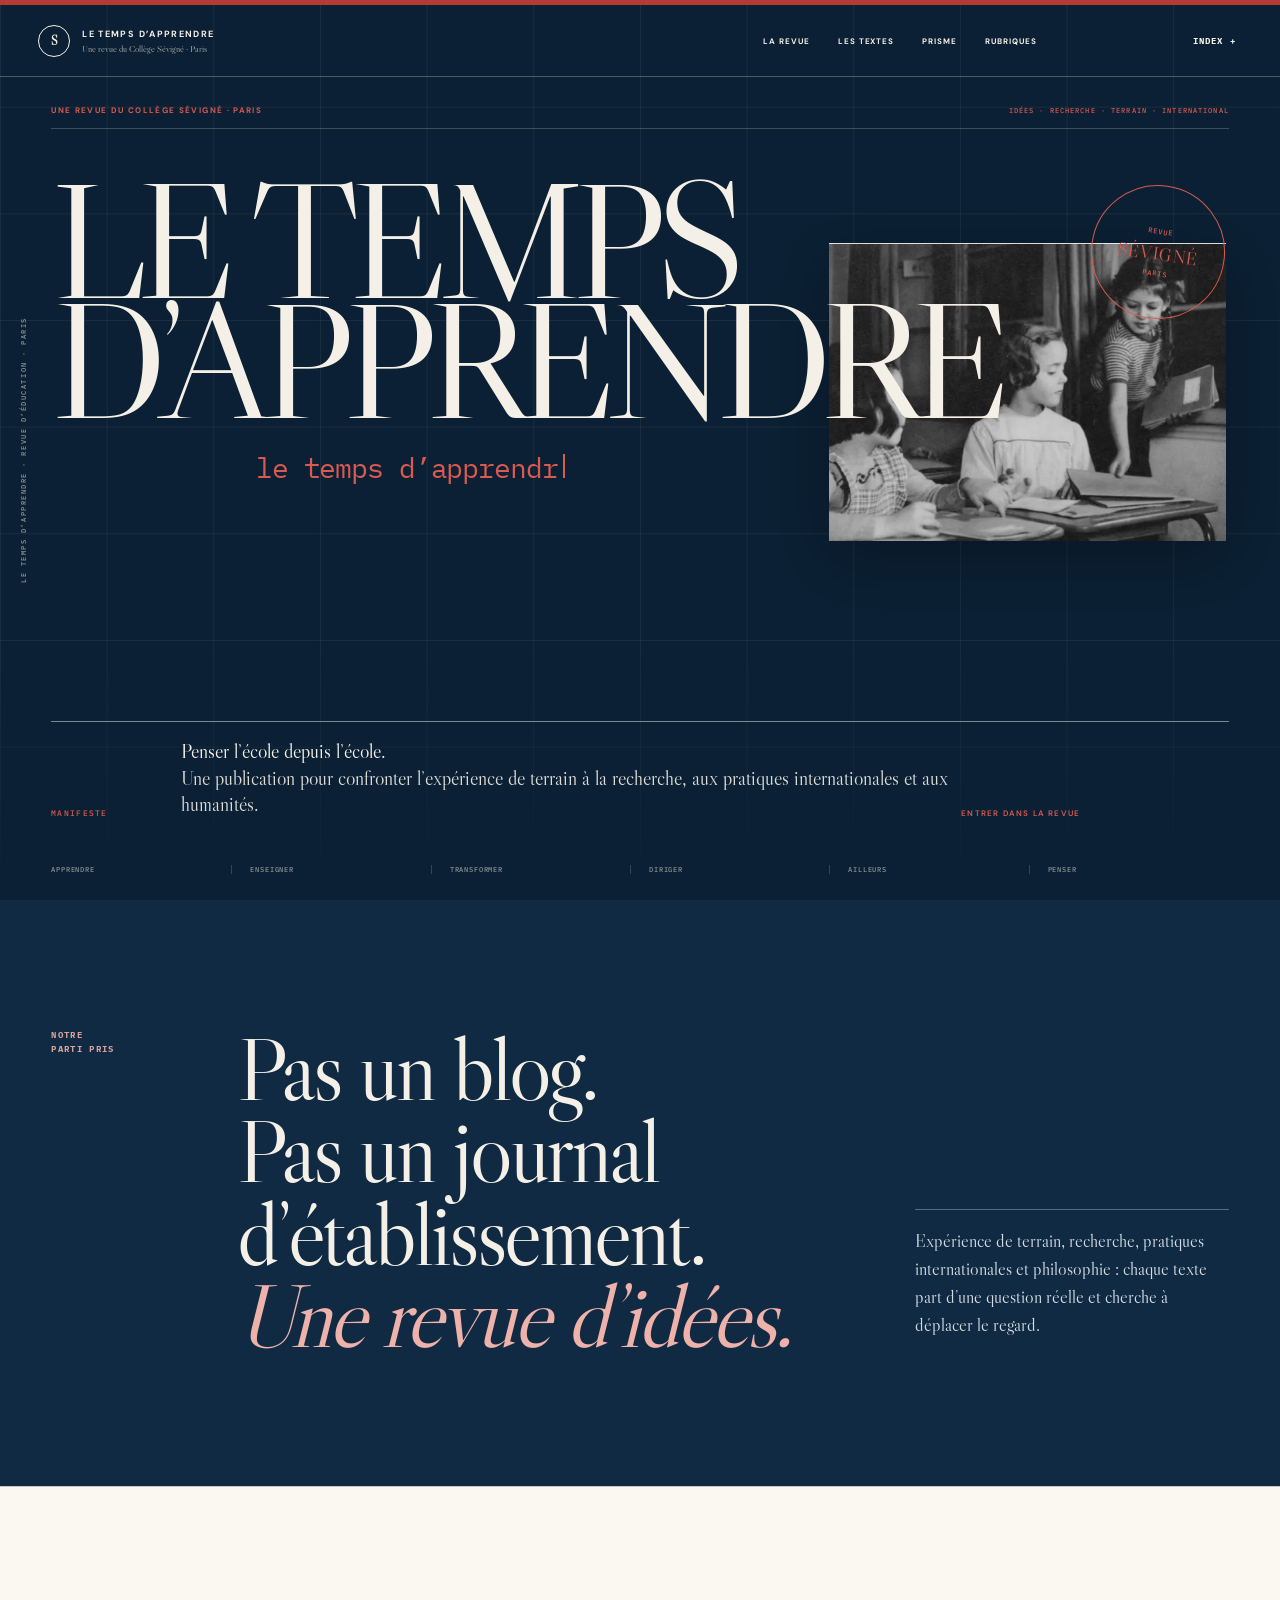
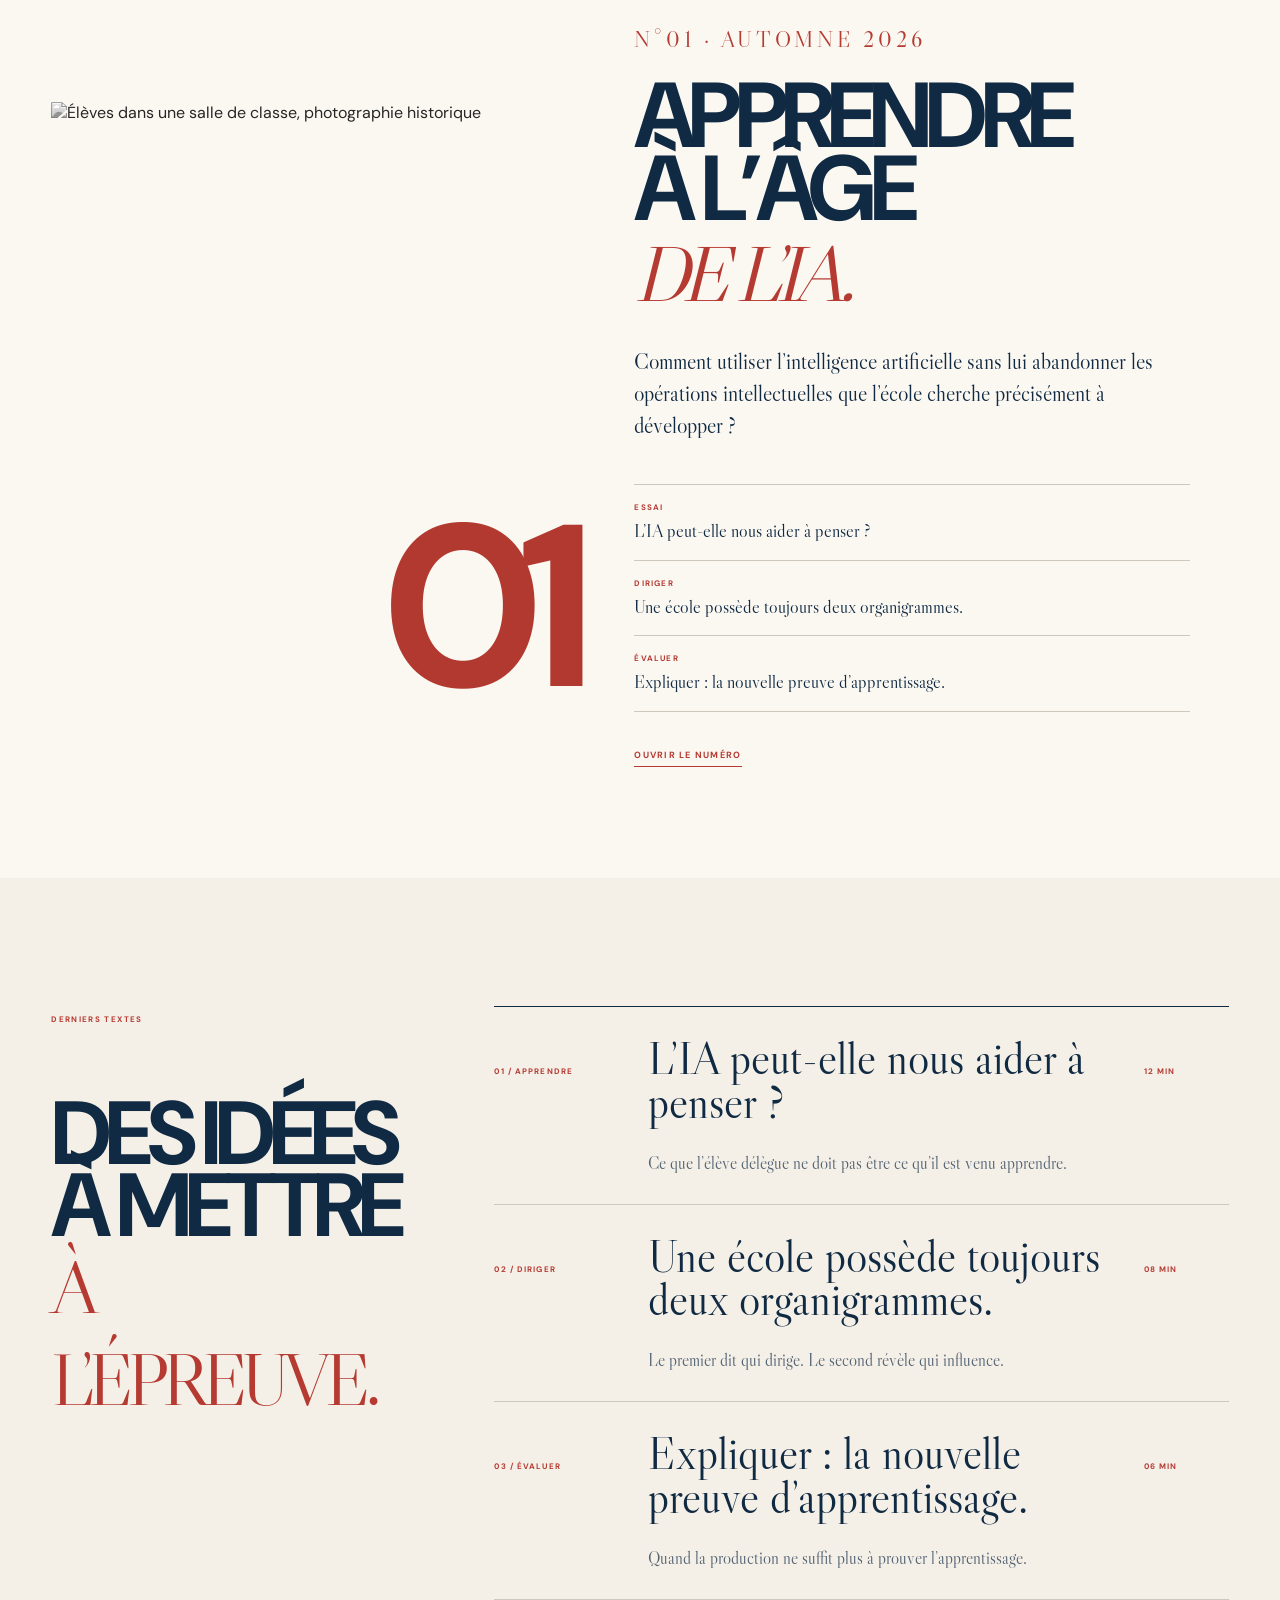
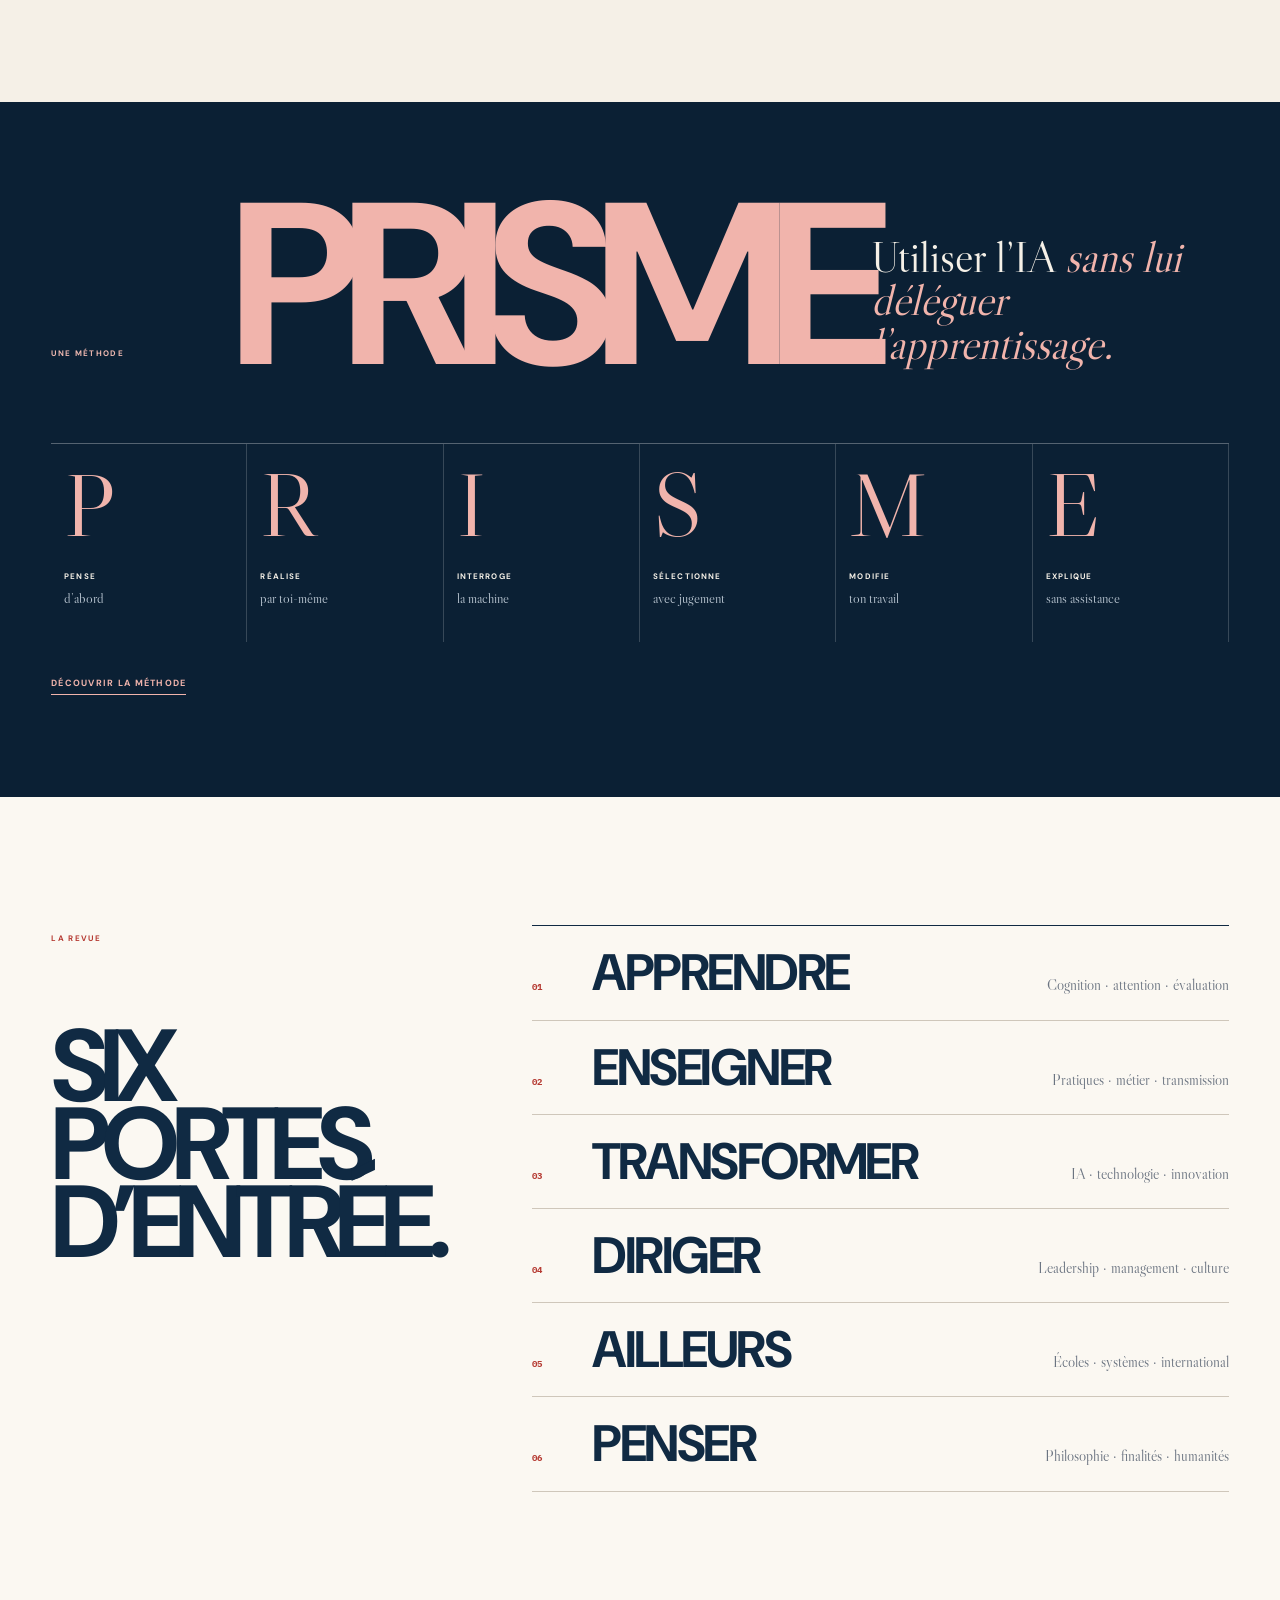
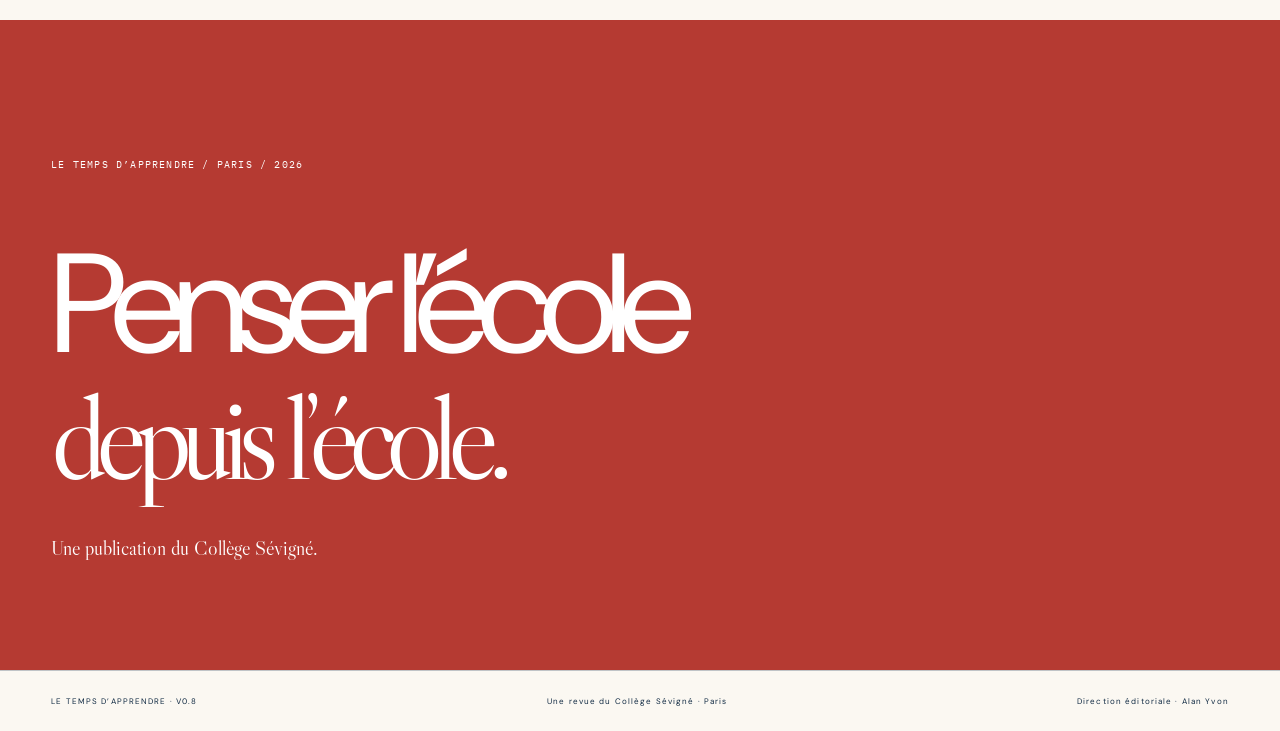
==== commit 26f89561: "Add files via upload" ====
--- a/index.html
+++ b/index.html
@@ -57,9 +57,9 @@
     <p class="typewriter-line"><span id="home-typed"></span><i></i></p>
   </div>
 
-  <div class="cover-signal" aria-hidden="true">
-    <span></span><span></span><span></span><span></span><span></span><span></span>
-  </div>
+  <figure class="cover-photo">
+    <img src="accueil-sevigne-archives.jpg" alt="Trois élèves dans une salle de classe, photographie d’archives en noir et blanc">
+  </figure>
 
   <div class="cover-seal">
     <span>REVUE</span>
--- a/styles.css
+++ b/styles.css
@@ -1,5 +1,5 @@
 *{box-sizing:border-box}html{scroll-behavior:smooth}
-:root{--navy:#102a43;--navy2:#0b2034;--ivory:#f5f0e7;--paper:#fbf8f2;--gold:#a47a35;--red:#a47a35;--line:#cfc7bb;--muted:#6a7380;--serif:"Libre Caslon Display",Georgia,serif;--sans:"DM Sans",Arial,sans-serif;--mono:"IBM Plex Mono",monospace}
+:root{--navy:#102a43;--navy2:#0b2034;--ivory:#f5f0e7;--paper:#fbf8f2;--gold:#b53a32;--red:#b53a32;--line:#cfc7bb;--muted:#6a7380;--serif:"Libre Caslon Display",Georgia,serif;--sans:"DM Sans",Arial,sans-serif;--mono:"IBM Plex Mono",monospace}
 body{margin:0;background:var(--paper);color:var(--navy);font-family:var(--sans)}a{color:inherit}.site-shell{overflow:hidden}.topline{height:5px;background:var(--red)}
 .header{height:72px;border-bottom:1px solid rgba(16,42,67,.25);display:grid;grid-template-columns:1fr 1fr auto;align-items:center;padding:0 3vw;position:relative;z-index:30;background:rgba(251,248,242,.95);backdrop-filter:blur(12px)}
 .brand{display:flex;gap:12px;align-items:center;text-decoration:none}.brand-mark{width:32px;height:32px;border:1px solid;border-radius:50%;display:grid;place-items:center;font:700 12px var(--serif)}.brand-copy strong{display:block;font-size:9px;letter-spacing:.15em}.brand-copy span{display:block;margin-top:3px;font:9px var(--serif);color:var(--muted)}
@@ -160,3 +160,17 @@
   .cover-bottom{left:5vw;right:5vw;bottom:24px;grid-template-columns:repeat(3,1fr);gap:8px 12px}
   .cover-bottom span{border-right:0!important}
 }
+
+
+/* V0.9 — rouge + image d’accueil */
+body.home .topline{background:var(--red)}
+.permanent-cover .kicker,.cover-frequency,.manifesto-word,.permanent-cover .home-manifesto a,.permanent-cover .typewriter-line{color:#d85a50}
+.permanent-cover .typewriter-line i{background:#d85a50}
+.cover-seal{border-color:#d85a50;color:#d85a50}
+.cover-photo{position:absolute;right:4.2vw;top:27vh;width:min(31vw,455px);margin:0;z-index:2}
+.cover-photo img{display:block;width:100%;aspect-ratio:4/3;object-fit:cover;filter:grayscale(1) contrast(1.03);box-shadow:0 18px 60px rgba(0,0,0,.30)}
+.permanent-cover .home-title{z-index:5}
+.permanent-cover .home-title h1{max-width:72vw}
+@media(max-width:1100px){.cover-photo{width:min(34vw,390px);top:30vh}}
+@media(max-width:900px){.cover-photo{right:5vw;top:48vh;width:38vw}.cover-seal{top:18vh}}
+@media(max-width:650px){.cover-photo{right:5vw;top:43vh;width:55vw}.cover-photo img{aspect-ratio:1.15/1}.cover-seal{top:58vh}.permanent-cover .home-manifesto{bottom:112px}}
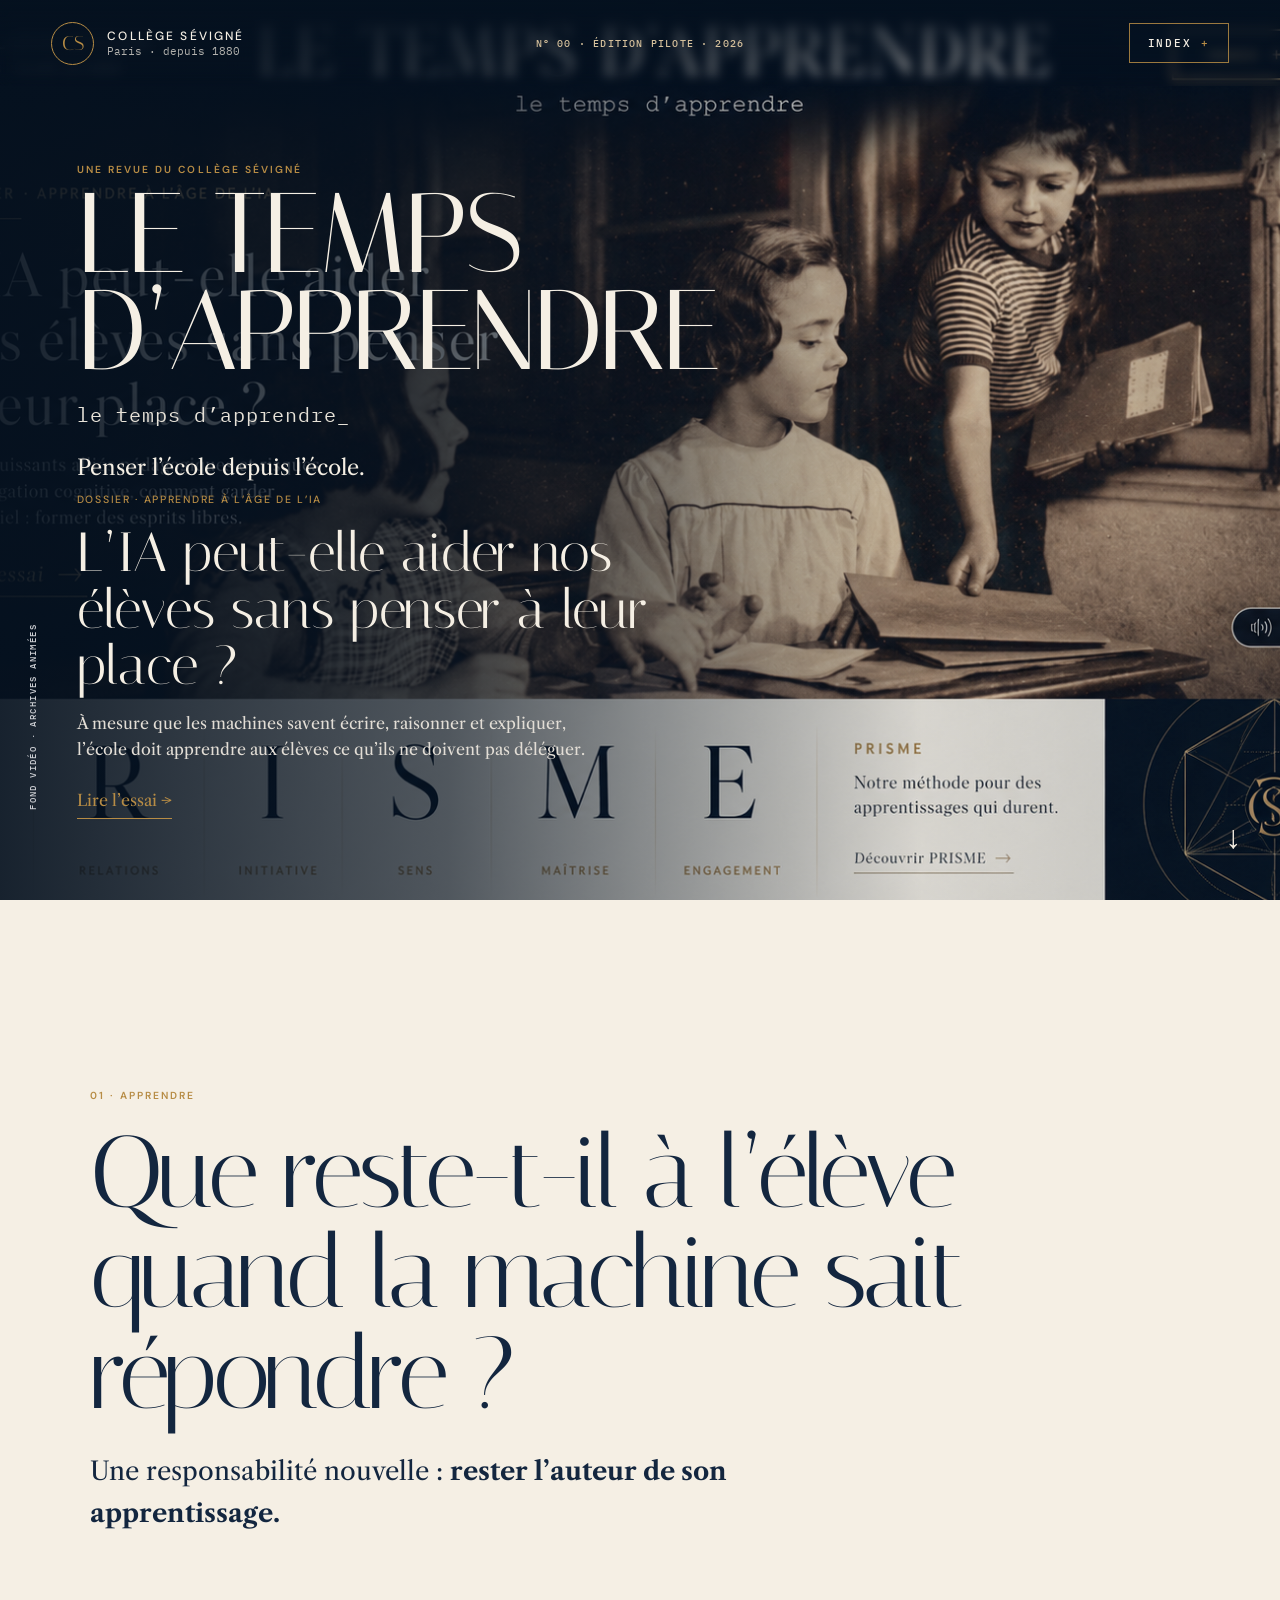
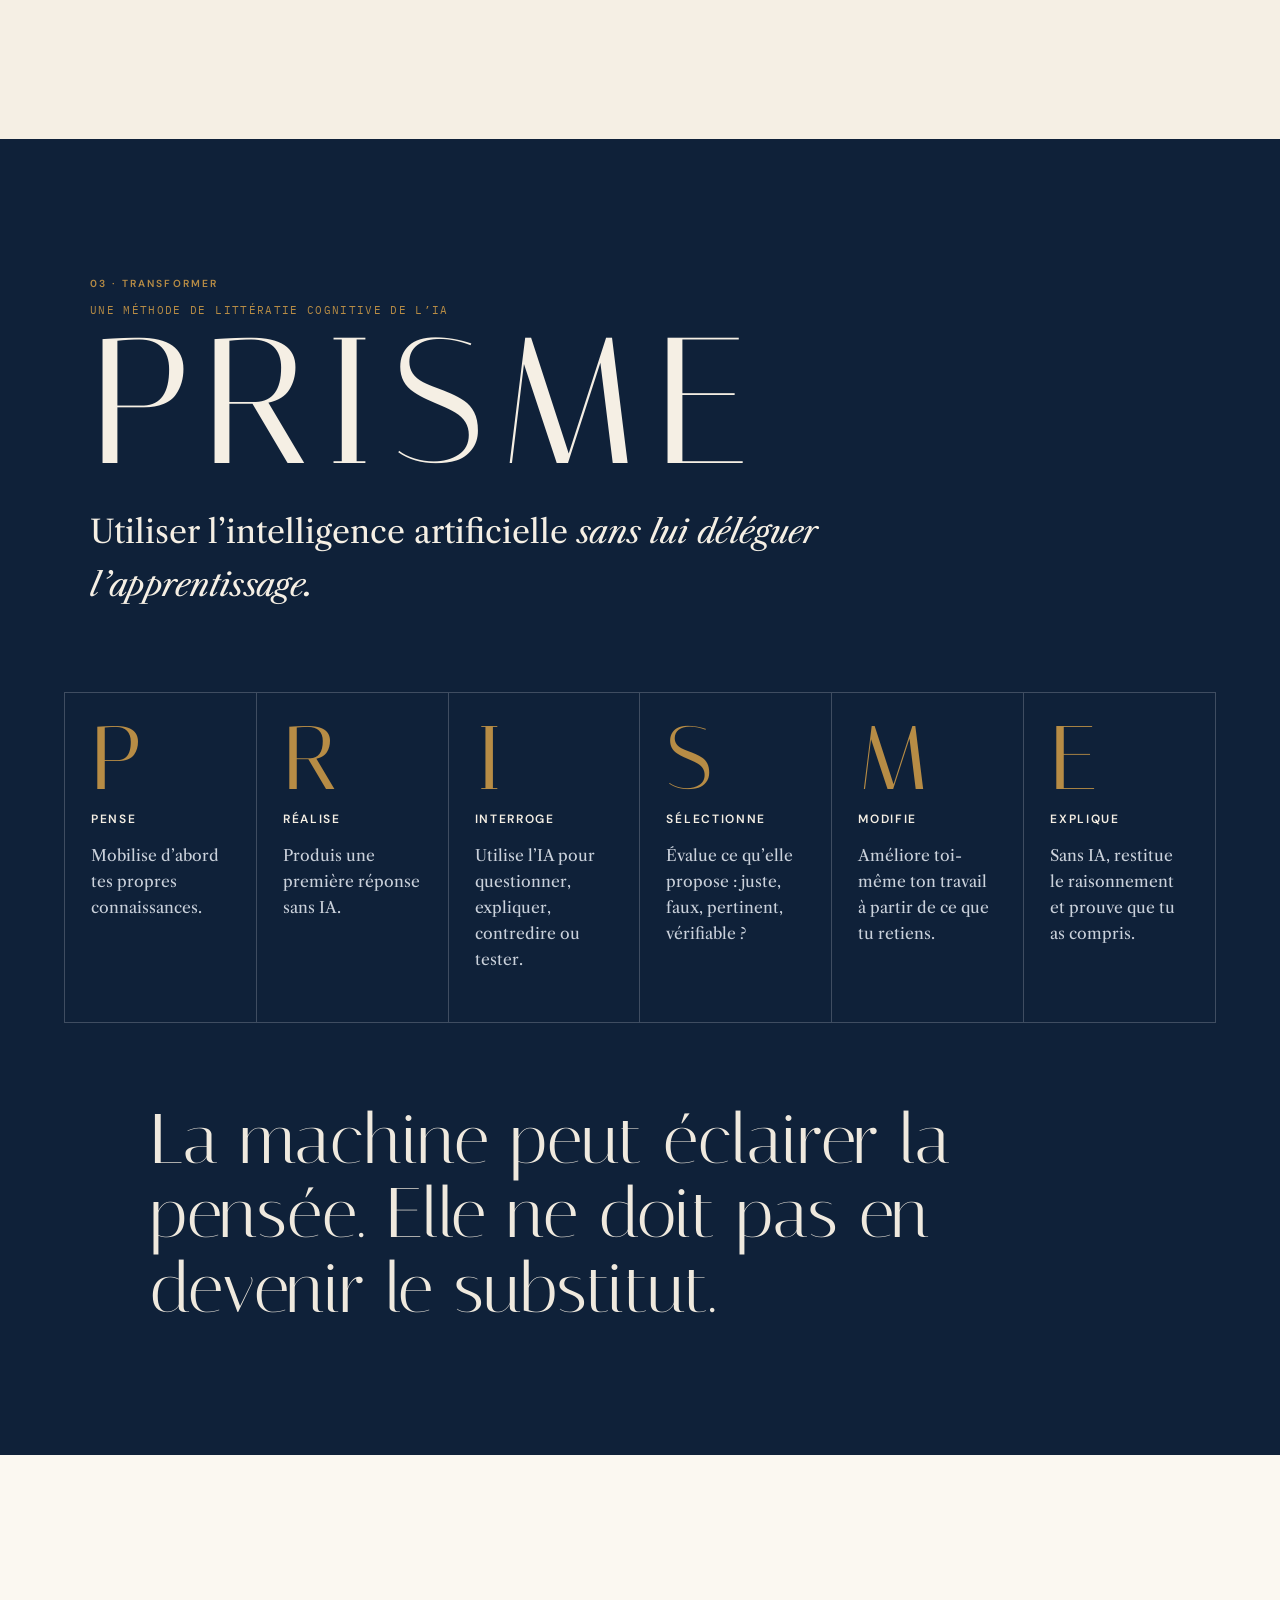
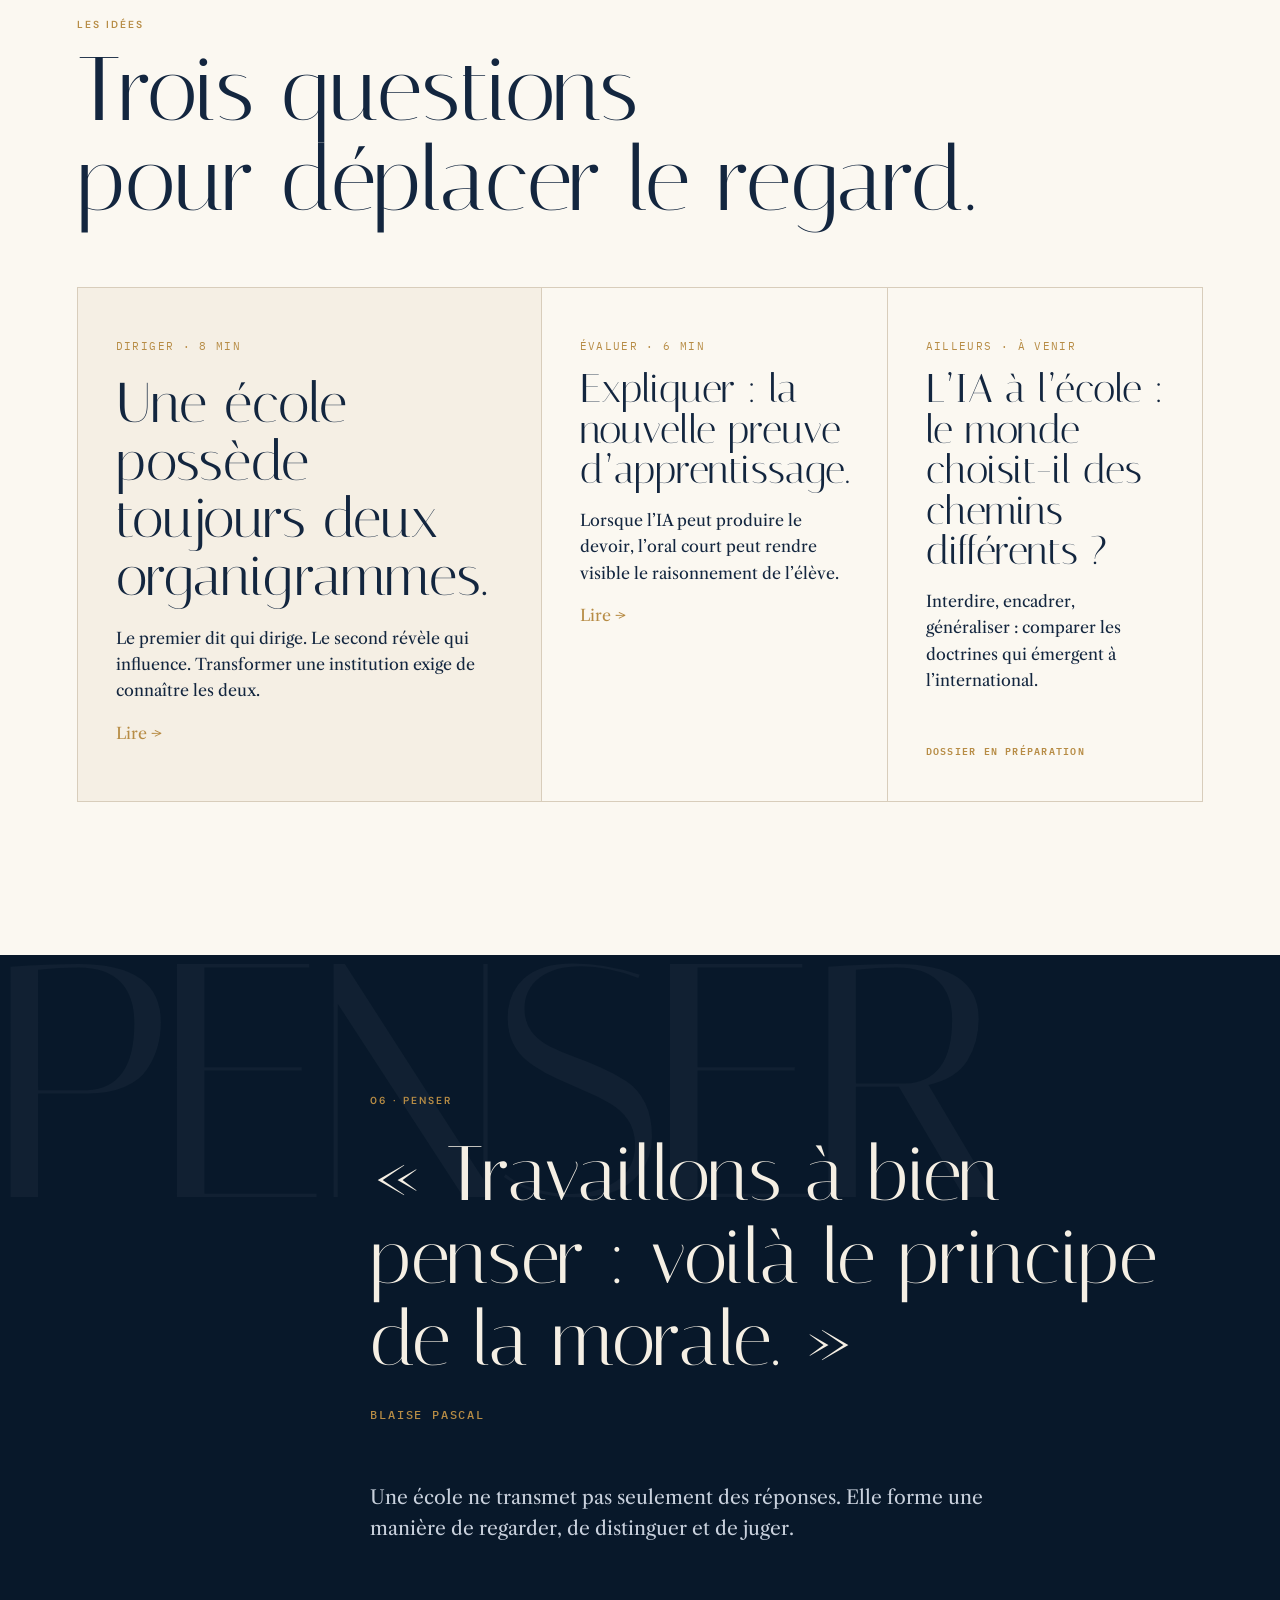
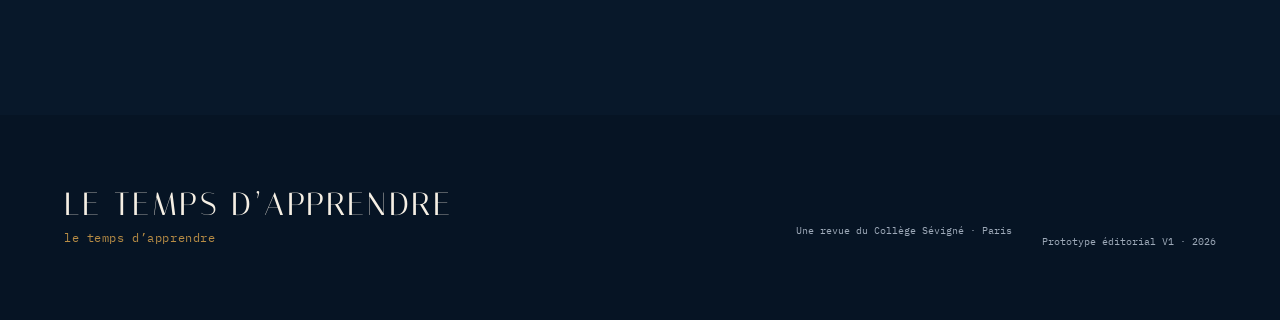
==== commit 2d68adc4: "Add files via upload" ====
--- a/index.html
+++ b/index.html
@@ -1,178 +1,129 @@
 <!doctype html>
 <html lang="fr">
 <head>
-<meta charset="utf-8">
-<meta name="viewport" content="width=device-width,initial-scale=1,viewport-fit=cover">
-<meta name="theme-color" content="#102a43">
-<meta name="description" content="Le Temps d'apprendre — une revue du Collège Sévigné. Penser l'école depuis l'école.">
-<title>Le Temps d’apprendre — Accueil</title>
-<link rel="preconnect" href="https://fonts.googleapis.com">
-<link rel="preconnect" href="https://fonts.gstatic.com" crossorigin>
-<link href="https://fonts.googleapis.com/css2?family=DM+Sans:wght@400;500;600;700&family=IBM+Plex+Mono:ital,wght@0,400;0,500;1,400&family=Libre+Caslon+Display:ital@0;1&display=swap" rel="stylesheet">
-<link rel="stylesheet" href="styles.css">
+  <meta charset="utf-8">
+  <meta name="viewport" content="width=device-width, initial-scale=1, viewport-fit=cover">
+  <meta name="theme-color" content="#0f2139">
+  <title>Le Temps d’apprendre — V1</title>
+  <meta name="description" content="Le Temps d’apprendre — une revue du Collège Sévigné. Penser l’école depuis l’école.">
+  <link rel="preconnect" href="https://fonts.googleapis.com">
+  <link rel="preconnect" href="https://fonts.gstatic.com" crossorigin>
+  <link href="https://fonts.googleapis.com/css2?family=DM+Sans:wght@400;500;600&family=IBM+Plex+Mono:ital,wght@0,400;0,500;1,400&family=Italiana&family=Libre+Caslon+Text:ital,wght@0,400;0,700;1,400&display=swap" rel="stylesheet">
+  <link rel="stylesheet" href="revue.css">
 </head>
-<body class="home">
-<div class="site-shell">
-<div class="topline"></div>
+<body>
+  <a class="skip" href="#main">Aller au contenu</a>
+  <header class="masthead">
+    <a class="school" href="#top" aria-label="Accueil">
+      <span class="monogram">CS</span>
+      <span class="school-copy"><strong>COLLÈGE SÉVIGNÉ</strong><small>Paris · depuis 1880</small></span>
+    </a>
+    <div class="issue">N° 00 · ÉDITION PILOTE · 2026</div>
+    <button class="index-button" aria-expanded="false" aria-controls="index-panel">INDEX <span>+</span></button>
+  </header>
 
-<header class="header">
-  <a href="index.html" class="brand">
-    <span class="brand-mark">S</span>
-    <span class="brand-copy"><strong>LE TEMPS D’APPRENDRE</strong><span>Une revue du Collège Sévigné · Paris</span></span>
-  </a>
-  <nav class="nav" aria-label="Navigation principale">
-    <a href="#revue">La revue</a>
-    <a href="#textes">Les textes</a>
-    <a href="#prisme-home">PRISME</a>
-    <a href="#rubriques">Rubriques</a>
-  </nav>
-  <button class="index-btn" aria-expanded="false">INDEX +</button>
-</header>
+  <aside id="index-panel" class="index-panel" aria-hidden="true">
+    <button class="close-index" aria-label="Fermer">×</button>
+    <p class="mono">TABLE DES MATIÈRES</p>
+    <nav>
+      <a href="#apprendre"><span>01</span><b>APPRENDRE</b><em>Cognition · évaluation</em></a>
+      <a href="#enseigner"><span>02</span><b>ENSEIGNER</b><em>Pratiques · métier</em></a>
+      <a href="#transformer"><span>03</span><b>TRANSFORMER</b><em>IA · innovation</em></a>
+      <a href="#diriger"><span>04</span><b>DIRIGER</b><em>Leadership · culture</em></a>
+      <a href="#ailleurs"><span>05</span><b>AILLEURS</b><em>International</em></a>
+      <a href="#penser"><span>06</span><b>PENSER</b><em>Philosophie · finalités</em></a>
+    </nav>
+    <p class="index-signature">Penser l’école depuis l’école.</p>
+  </aside>
 
-<aside class="index-panel" aria-hidden="true">
-  <button class="index-close">FERMER ×</button>
-  <p class="kicker">Table des matières</p>
-  <h2>INDEX</h2>
-  <div class="index-links">
-    <a href="#revue"><b>01</b>La revue <span>Pourquoi elle existe</span></a>
-    <a href="numero-01.html"><b>02</b>N°01 <span>Automne 2026</span></a>
-    <a href="#textes"><b>03</b>Les textes <span>Essais · direction · évaluation</span></a>
-    <a href="#prisme-home"><b>04</b>PRISME <span>Méthode IA</span></a>
-    <a href="#rubriques"><b>05</b>Rubriques <span>Apprendre · enseigner · diriger...</span></a>
-  </div>
-</aside>
+  <main id="main">
+    <section id="top" class="hero">
+      <img class="hero-image" src="hero-v1.png" alt="Maquette éditoriale du Temps d’apprendre">
+      <div class="hero-shade"></div>
+      <div class="hero-brand">
+        <p class="eyebrow">UNE REVUE DU COLLÈGE SÉVIGNÉ</p>
+        <h1>LE TEMPS<br>D’APPRENDRE</h1>
+        <p class="typewriter">le temps d’apprendre<span>_</span></p>
+        <p class="tagline">Penser l’école depuis l’école.</p>
+      </div>
+      <article class="hero-story">
+        <p class="story-label">DOSSIER · APPRENDRE À L’ÂGE DE L’IA</p>
+        <h2>L’IA peut-elle aider nos élèves sans penser à leur place&nbsp;?</h2>
+        <p>À mesure que les machines savent écrire, raisonner et expliquer, l’école doit apprendre aux élèves ce qu’ils ne doivent pas déléguer.</p>
+        <a href="#prisme">Lire l’essai →</a>
+      </article>
+      <p class="video-note">FOND VIDÉO · ARCHIVES ANIMÉES</p>
+      <a class="scroll" href="#apprendre">↓</a>
+    </section>
 
-<main>
-<section class="home-hero permanent-cover" id="revue">
-  <div class="cover-grid" aria-hidden="true"></div>
-  <div class="cover-spine" aria-hidden="true">LE TEMPS D’APPRENDRE · REVUE D’ÉDUCATION · PARIS</div>
+    <section id="apprendre" class="question">
+      <p class="section-num">01 · APPRENDRE</p>
+      <h2>Que reste-t-il à l’élève<br>quand la machine sait répondre&nbsp;?</h2>
+      <p>Une responsabilité nouvelle&nbsp;: <strong>rester l’auteur de son apprentissage.</strong></p>
+    </section>
 
-  <div class="cover-top">
-    <p class="kicker">UNE REVUE DU COLLÈGE SÉVIGNÉ · PARIS</p>
-    <p class="cover-frequency">IDÉES · RECHERCHE · TERRAIN · INTERNATIONAL</p>
-  </div>
+    <section id="prisme" class="prisme">
+      <header>
+        <p class="section-num">03 · TRANSFORMER</p>
+        <p class="mono gold">UNE MÉTHODE DE LITTÉRATIE COGNITIVE DE L’IA</p>
+        <h2>PRISME</h2>
+        <p class="prisme-lead">Utiliser l’intelligence artificielle <em>sans lui déléguer l’apprentissage.</em></p>
+      </header>
+      <div class="prisme-grid">
+        <article><span>P</span><h3>PENSE</h3><p>Mobilise d’abord tes propres connaissances.</p></article>
+        <article><span>R</span><h3>RÉALISE</h3><p>Produis une première réponse sans IA.</p></article>
+        <article><span>I</span><h3>INTERROGE</h3><p>Utilise l’IA pour questionner, expliquer, contredire ou tester.</p></article>
+        <article><span>S</span><h3>SÉLECTIONNE</h3><p>Évalue ce qu’elle propose&nbsp;: juste, faux, pertinent, vérifiable&nbsp;?</p></article>
+        <article><span>M</span><h3>MODIFIE</h3><p>Améliore toi-même ton travail à partir de ce que tu retiens.</p></article>
+        <article><span>E</span><h3>EXPLIQUE</h3><p>Sans IA, restitue le raisonnement et prouve que tu as compris.</p></article>
+      </div>
+      <blockquote>La machine peut éclairer la pensée. Elle ne doit pas en devenir le substitut.</blockquote>
+    </section>
 
-  <div class="home-title">
-    <h1>LE TEMPS<br>D’APPRENDRE</h1>
-    <p class="typewriter-line"><span id="home-typed"></span><i></i></p>
-  </div>
+    <section id="diriger" class="stories">
+      <header>
+        <p class="section-num dark">LES IDÉES</p>
+        <h2>Trois questions<br>pour déplacer le regard.</h2>
+      </header>
+      <div class="stories-grid">
+        <article>
+          <p class="mono gold">DIRIGER · 8 MIN</p>
+          <h3>Une école possède toujours deux organigrammes.</h3>
+          <p>Le premier dit qui dirige. Le second révèle qui influence. Transformer une institution exige de connaître les deux.</p>
+          <a href="#">Lire →</a>
+        </article>
+        <article id="enseigner">
+          <p class="mono gold">ÉVALUER · 6 MIN</p>
+          <h3>Expliquer&nbsp;: la nouvelle preuve d’apprentissage.</h3>
+          <p>Lorsque l’IA peut produire le devoir, l’oral court peut rendre visible le raisonnement de l’élève.</p>
+          <a href="#">Lire →</a>
+        </article>
+        <article id="ailleurs">
+          <p class="mono gold">AILLEURS · À VENIR</p>
+          <h3>L’IA à l’école&nbsp;: le monde choisit-il des chemins différents&nbsp;?</h3>
+          <p>Interdire, encadrer, généraliser&nbsp;: comparer les doctrines qui émergent à l’international.</p>
+          <span class="coming">DOSSIER EN PRÉPARATION</span>
+        </article>
+      </div>
+    </section>
 
-  <figure class="cover-photo">
-    <img src="accueil-sevigne-archives.jpg" alt="Trois élèves dans une salle de classe, photographie d’archives en noir et blanc">
-  </figure>
+    <section id="penser" class="think">
+      <div class="giant">PENSER</div>
+      <div class="think-copy">
+        <p class="section-num">06 · PENSER</p>
+        <blockquote>«&nbsp;Travaillons à bien penser&nbsp;: voilà le principe de la morale.&nbsp;»</blockquote>
+        <p class="author">Blaise Pascal</p>
+        <p>Une école ne transmet pas seulement des réponses. Elle forme une manière de regarder, de distinguer et de juger.</p>
+      </div>
+    </section>
+  </main>
 
-  <div class="cover-seal">
-    <span>REVUE</span>
-    <b>SÉVIGNÉ</b>
-    <small>PARIS</small>
-  </div>
+  <footer>
+    <div><strong>LE TEMPS D’APPRENDRE</strong><span class="typewriter small">le temps d’apprendre</span></div>
+    <p>Une revue du Collège Sévigné · Paris</p>
+    <small>Prototype éditorial V1 · 2026</small>
+  </footer>
 
-  <div class="home-manifesto">
-    <span class="manifesto-word">MANIFESTE</span>
-    <p><strong>Penser l’école depuis l’école.</strong><br>
-    Une publication pour confronter l’expérience de terrain à la recherche, aux pratiques internationales et aux humanités.</p>
-    <a href="#dernier-numero">ENTRER DANS LA REVUE</a>
-  </div>
-
-  <div class="cover-bottom">
-    <span>APPRENDRE</span><span>ENSEIGNER</span><span>TRANSFORMER</span>
-    <span>DIRIGER</span><span>AILLEURS</span><span>PENSER</span>
-  </div>
-</section>
-
-<section class="home-statement">
-  <div class="statement-index">NOTRE<br>PARTI PRIS</div>
-  <blockquote>Pas un blog.<br>Pas un journal d’établissement.<br><em>Une revue d’idées.</em></blockquote>
-  <p>Expérience de terrain, recherche, pratiques internationales et philosophie : chaque texte part d’une question réelle et cherche à déplacer le regard.</p>
-</section>
-
-<section class="current-issue" id="dernier-numero">
-  <div class="issue-photo-wrap">
-    <img src="https://cdn.loc.gov/service/pnp/cph/3a30000/3a39000/3a39500/3a39510r.jpg" alt="Élèves dans une salle de classe, photographie historique">
-    <div class="photo-number">01</div>
-  </div>
-  <div class="issue-copy">
-    <p class="kicker">N°01 · AUTOMNE 2026</p>
-    <h2>APPRENDRE<br>À L’ÂGE<br><em>DE L’IA.</em></h2>
-    <p>Comment utiliser l’intelligence artificielle sans lui abandonner les opérations intellectuelles que l’école cherche précisément à développer&nbsp;?</p>
-    <div class="issue-lines">
-      <span>ESSAI</span><b>L’IA peut-elle nous aider à penser&nbsp;?</b>
-      <span>DIRIGER</span><b>Une école possède toujours deux organigrammes.</b>
-      <span>ÉVALUER</span><b>Expliquer : la nouvelle preuve d’apprentissage.</b>
-    </div>
-    <a class="red-link" href="numero-01.html">OUVRIR LE NUMÉRO</a>
-  </div>
-</section>
-
-<section class="home-ideas" id="textes">
-  <div class="ideas-heading">
-    <p class="kicker">DERNIERS TEXTES</p>
-    <h2>DES IDÉES<br>À METTRE<br><i>À L’ÉPREUVE.</i></h2>
-  </div>
-  <div class="ideas-list">
-    <a href="article-ia.html">
-      <span>01 / APPRENDRE</span>
-      <h3>L’IA peut-elle nous aider à penser&nbsp;?</h3>
-      <p>Ce que l’élève délègue ne doit pas être ce qu’il est venu apprendre.</p>
-      <b>12 MIN</b>
-    </a>
-    <a href="article-leadership.html">
-      <span>02 / DIRIGER</span>
-      <h3>Une école possède toujours deux organigrammes.</h3>
-      <p>Le premier dit qui dirige. Le second révèle qui influence.</p>
-      <b>08 MIN</b>
-    </a>
-    <a href="article-expliquer.html">
-      <span>03 / ÉVALUER</span>
-      <h3>Expliquer : la nouvelle preuve d’apprentissage.</h3>
-      <p>Quand la production ne suffit plus à prouver l’apprentissage.</p>
-      <b>06 MIN</b>
-    </a>
-  </div>
-</section>
-
-<section class="home-prisme" id="prisme-home">
-  <div class="prisme-title">
-    <p class="kicker light">UNE MÉTHODE</p>
-    <h2>PRISME</h2>
-    <p>Utiliser l’IA <em>sans lui déléguer l’apprentissage.</em></p>
-  </div>
-  <div class="home-steps">
-    <div><b>P</b><span>PENSE</span><small>d’abord</small></div>
-    <div><b>R</b><span>RÉALISE</span><small>par toi-même</small></div>
-    <div><b>I</b><span>INTERROGE</span><small>la machine</small></div>
-    <div><b>S</b><span>SÉLECTIONNE</span><small>avec jugement</small></div>
-    <div><b>M</b><span>MODIFIE</span><small>ton travail</small></div>
-    <div><b>E</b><span>EXPLIQUE</span><small>sans assistance</small></div>
-  </div>
-  <a href="numero-01.html#prisme">DÉCOUVRIR LA MÉTHODE</a>
-</section>
-
-<section class="rubriques" id="rubriques">
-  <div class="rubriques-title"><p class="kicker">LA REVUE</p><h2>SIX<br>PORTES<br>D’ENTRÉE.</h2></div>
-  <div class="rubriques-list">
-    <a href="#textes"><b>01</b><span>APPRENDRE</span><em>Cognition · attention · évaluation</em></a>
-    <a href="#textes"><b>02</b><span>ENSEIGNER</span><em>Pratiques · métier · transmission</em></a>
-    <a href="#prisme-home"><b>03</b><span>TRANSFORMER</span><em>IA · technologie · innovation</em></a>
-    <a href="article-leadership.html"><b>04</b><span>DIRIGER</span><em>Leadership · management · culture</em></a>
-    <a href="numero-01.html#sommaire"><b>05</b><span>AILLEURS</span><em>Écoles · systèmes · international</em></a>
-    <a href="#revue"><b>06</b><span>PENSER</span><em>Philosophie · finalités · humanités</em></a>
-  </div>
-</section>
-
-<section class="home-closing">
-  <p class="mono">LE TEMPS D’APPRENDRE / PARIS / 2026</p>
-  <h2>Penser l’école<br><em>depuis l’école.</em></h2>
-  <p>Une publication du Collège Sévigné.</p>
-</section>
-</main>
-
-<footer class="footer">
-  <span>LE TEMPS D’APPRENDRE · V0.8</span>
-  <span>Une revue du Collège Sévigné · Paris</span>
-  <span>Direction éditoriale · Alan Yvon</span>
-</footer>
-</div>
-<script src="script.js"></script>
+  <script src="revue.js"></script>
 </body>
-</html>+</html>
--- a/revue.css
+++ b/revue.css
@@ -0,0 +1 @@
+:root{--navy:#0f2139;--navy2:#08182a;--ivory:#f5efe4;--paper:#fbf8f1;--gold:#b78c45;--ink:#13263f;--muted:#6f7680;--line:#d8cdbb;--serif:"Libre Caslon Text",Georgia,serif;--display:"Italiana",Georgia,serif;--sans:"DM Sans",Arial,sans-serif;--mono:"IBM Plex Mono",monospace}*{box-sizing:border-box}html{scroll-behavior:smooth}body{margin:0;background:var(--paper);color:var(--ink);font-family:var(--serif);line-height:1.65}a{color:inherit}.skip{position:absolute;left:-9999px}.skip:focus{left:20px;top:20px;background:white;padding:10px;z-index:99}.masthead{position:fixed;top:0;left:0;right:0;z-index:30;height:86px;display:grid;grid-template-columns:1fr auto 1fr;align-items:center;padding:0 clamp(22px,4vw,64px);color:var(--ivory);background:linear-gradient(180deg,rgba(5,17,31,.9),rgba(5,17,31,.15));backdrop-filter:blur(6px)}.school{display:flex;gap:13px;align-items:center;text-decoration:none}.monogram{display:grid;place-items:center;width:43px;height:43px;border:1px solid var(--gold);border-radius:50%;font:400 1.25rem var(--display);color:var(--gold)}.school-copy{display:flex;flex-direction:column}.school-copy strong{font:500 .75rem var(--sans);letter-spacing:.18em}.school-copy small{font:.66rem var(--mono);opacity:.72}.issue{font:500 .62rem var(--mono);letter-spacing:.12em;color:#d6c19c}.index-button{justify-self:end;border:1px solid rgba(183,140,69,.85);background:rgba(8,24,42,.18);color:var(--ivory);padding:12px 18px;font:500 .66rem var(--mono);letter-spacing:.18em}.index-button span{color:var(--gold)}.index-panel{position:fixed;inset:0;z-index:50;background:var(--navy);color:var(--ivory);padding:clamp(70px,8vw,110px) clamp(26px,6vw,90px);transform:translateY(-102%);transition:.45s cubic-bezier(.2,.7,.1,1)}.index-panel.open{transform:translateY(0)}.close-index{position:absolute;right:36px;top:26px;border:0;background:none;color:var(--ivory);font:300 2.2rem var(--sans)}.index-panel nav{margin-top:50px}.index-panel nav a{display:grid;grid-template-columns:70px 1fr 1fr;gap:24px;align-items:end;padding:18px 0;border-top:1px solid rgba(255,255,255,.17);text-decoration:none}.index-panel nav span{font:400 .72rem var(--mono);color:var(--gold)}.index-panel nav b{font:400 clamp(2.2rem,5vw,5.2rem)/.95 var(--display)}.index-panel nav em{font-style:normal;color:#b7c0cb}.index-signature{margin-top:55px;font:400 1rem var(--mono);color:var(--gold)}.hero{position:relative;min-height:100svh;overflow:hidden;background:var(--navy)}.hero-image{position:absolute;inset:0;width:100%;height:100%;object-fit:cover;object-position:center;filter:saturate(.82) contrast(1.03);transform:scale(1.03);animation:slowZoom 18s ease-in-out infinite alternate}.hero-shade{position:absolute;inset:0;background:linear-gradient(90deg,rgba(5,17,31,.92) 0%,rgba(5,17,31,.68) 35%,rgba(5,17,31,.1) 72%,rgba(5,17,31,.2) 100%)}.hero-brand{position:absolute;left:clamp(24px,6vw,88px);top:17vh;color:var(--ivory);max-width:760px}.eyebrow,.section-num{font:600 .64rem var(--sans);letter-spacing:.2em;text-transform:uppercase;color:var(--gold)}.hero h1{margin:.08em 0 0;font:400 clamp(4rem,8.8vw,8.8rem)/.86 var(--display);letter-spacing:-.035em}.typewriter{font:400 clamp(.9rem,1.6vw,1.35rem) var(--mono);letter-spacing:.05em;color:#e7e2d8}.typewriter span{animation:blink 1s steps(2,start) infinite}.tagline{margin-top:22px;font-size:clamp(1rem,1.8vw,1.35rem)}.hero-story{position:absolute;left:clamp(24px,6vw,88px);bottom:9vh;width:min(580px,84vw);color:var(--ivory)}.story-label{font:500 .66rem var(--sans);letter-spacing:.16em;color:var(--gold)}.hero-story h2{margin:.35em 0 .25em;font:400 clamp(2rem,4.3vw,4.4rem)/1.02 var(--display)}.hero-story p:not(.story-label){max-width:540px;color:#e2ddd5}.hero-story a{display:inline-block;margin-top:8px;color:var(--gold);text-decoration:none;border-bottom:1px solid currentColor;padding-bottom:5px}.video-note{position:absolute;left:18px;bottom:10vh;writing-mode:vertical-rl;transform:rotate(180deg);font:500 .55rem var(--mono);letter-spacing:.16em;color:#c9cbd0}.scroll{position:absolute;right:3vw;bottom:4vh;color:var(--ivory);text-decoration:none;font-size:2rem}.question{background:var(--ivory);padding:clamp(100px,14vw,190px) clamp(24px,7vw,110px)}.question h2{max-width:1200px;margin:.2em 0;font:400 clamp(3.8rem,8vw,8rem)/.98 var(--display);letter-spacing:-.04em}.question>p:last-child{font-size:clamp(1.15rem,2vw,1.6rem);max-width:800px}.prisme{background:var(--navy);color:var(--ivory);padding:clamp(90px,10vw,150px) clamp(24px,5vw,80px)}.prisme header{max-width:1100px;margin:auto}.mono{font-family:var(--mono);font-size:.7rem;letter-spacing:.12em;text-transform:uppercase}.gold{color:var(--gold)}.prisme h2{margin:.02em 0;font:400 clamp(6rem,14vw,14rem)/.8 var(--display);letter-spacing:.08em}.prisme-lead{font-size:clamp(1.25rem,2.6vw,2rem);max-width:850px}.prisme-grid{max-width:1420px;margin:80px auto 0;display:grid;grid-template-columns:repeat(6,1fr);border-top:1px solid rgba(255,255,255,.2);border-left:1px solid rgba(255,255,255,.2)}.prisme-grid article{min-height:330px;padding:26px;border-right:1px solid rgba(255,255,255,.2);border-bottom:1px solid rgba(255,255,255,.2)}.prisme-grid span{font:400 clamp(4.2rem,7vw,7.5rem)/.9 var(--display);color:var(--gold)}.prisme-grid h3{font:600 .75rem var(--sans);letter-spacing:.14em}.prisme-grid p{font-size:.98rem;color:#cad1db}.prisme>blockquote{max-width:980px;margin:80px auto 0;font:400 clamp(2.7rem,5.5vw,5.4rem)/1.06 var(--display);color:#efe9de}.stories{padding:clamp(100px,12vw,170px) clamp(24px,6vw,90px);background:var(--paper)}.stories header h2{font:400 clamp(3.7rem,7vw,7rem)/1 var(--display);margin:.15em 0 .7em}.stories-grid{display:grid;grid-template-columns:1.25fr .85fr .85fr;border-top:1px solid var(--line);border-left:1px solid var(--line)}.stories-grid article{padding:38px;min-height:430px;border-right:1px solid var(--line);border-bottom:1px solid var(--line)}.stories-grid article:first-child{background:var(--ivory)}.stories-grid h3{font:400 clamp(2.5rem,4.4vw,4.8rem)/1.02 var(--display);margin:.35em 0}.stories-grid article:not(:first-child) h3{font-size:clamp(2.1rem,3.1vw,3.5rem)}.stories-grid a{text-decoration:none}.stories-grid>a,.stories-grid article>a{color:var(--gold)}.coming{display:inline-block;margin-top:32px;font:600 .64rem var(--mono);letter-spacing:.12em;color:var(--gold)}.think{position:relative;min-height:760px;background:var(--navy2);color:var(--ivory);overflow:hidden;padding:clamp(100px,10vw,160px) clamp(24px,7vw,110px)}.giant{position:absolute;left:-1vw;top:0;font:400 clamp(9rem,26vw,28rem)/.78 var(--display);color:rgba(255,255,255,.035);letter-spacing:-.05em}.think-copy{position:relative;margin-left:auto;max-width:820px}.think blockquote{font:400 clamp(3rem,6vw,6rem)/1.07 var(--display);margin:.35em 0}.author{color:var(--gold);font:500 .75rem var(--mono);letter-spacing:.15em;text-transform:uppercase}.think-copy>p:last-child{font-size:1.2rem;max-width:650px;color:#c8d0dc;margin-top:60px}footer{display:grid;grid-template-columns:1fr auto auto;align-items:end;gap:30px;background:#061424;color:var(--ivory);padding:70px clamp(24px,5vw,80px)}footer strong{display:block;font:400 2rem var(--display);letter-spacing:.08em}footer .small{font-size:.72rem;color:var(--gold)}footer p,footer small{font-family:var(--mono);font-size:.65rem;color:#9da9b8}@keyframes slowZoom{from{transform:scale(1.03)}to{transform:scale(1.085)}}@keyframes blink{50%{opacity:0}}@media(max-width:980px){.masthead{grid-template-columns:1fr auto}.issue{display:none}.hero-brand{top:14vh}.hero-story{bottom:8vh}.prisme-grid{grid-template-columns:repeat(2,1fr)}.stories-grid{grid-template-columns:1fr}.stories-grid article{min-height:auto}footer{grid-template-columns:1fr}}@media(max-width:640px){.masthead{height:72px;padding:0 18px}.school-copy{display:none}.index-button{padding:9px 12px}.hero{min-height:940px}.hero-brand{left:22px;right:22px;top:105px}.hero h1{font-size:clamp(3.6rem,17vw,6rem)}.hero-story{left:22px;right:22px;bottom:75px;width:auto}.hero-story h2{font-size:clamp(2.15rem,10vw,3.5rem)}.video-note{display:none}.question,.prisme,.stories,.think{padding-left:22px;padding-right:22px}.question h2{font-size:clamp(3.4rem,14vw,5rem)}.prisme h2{font-size:clamp(5rem,25vw,8rem)}.prisme-grid{grid-template-columns:1fr}.prisme-grid article{min-height:220px}.index-panel nav a{grid-template-columns:40px 1fr;align-items:start}.index-panel nav em{grid-column:2}.giant{font-size:38vw}footer{padding:55px 22px}}@media(prefers-reduced-motion:reduce){html{scroll-behavior:auto}.hero-image{animation:none}.typewriter span{animation:none}}
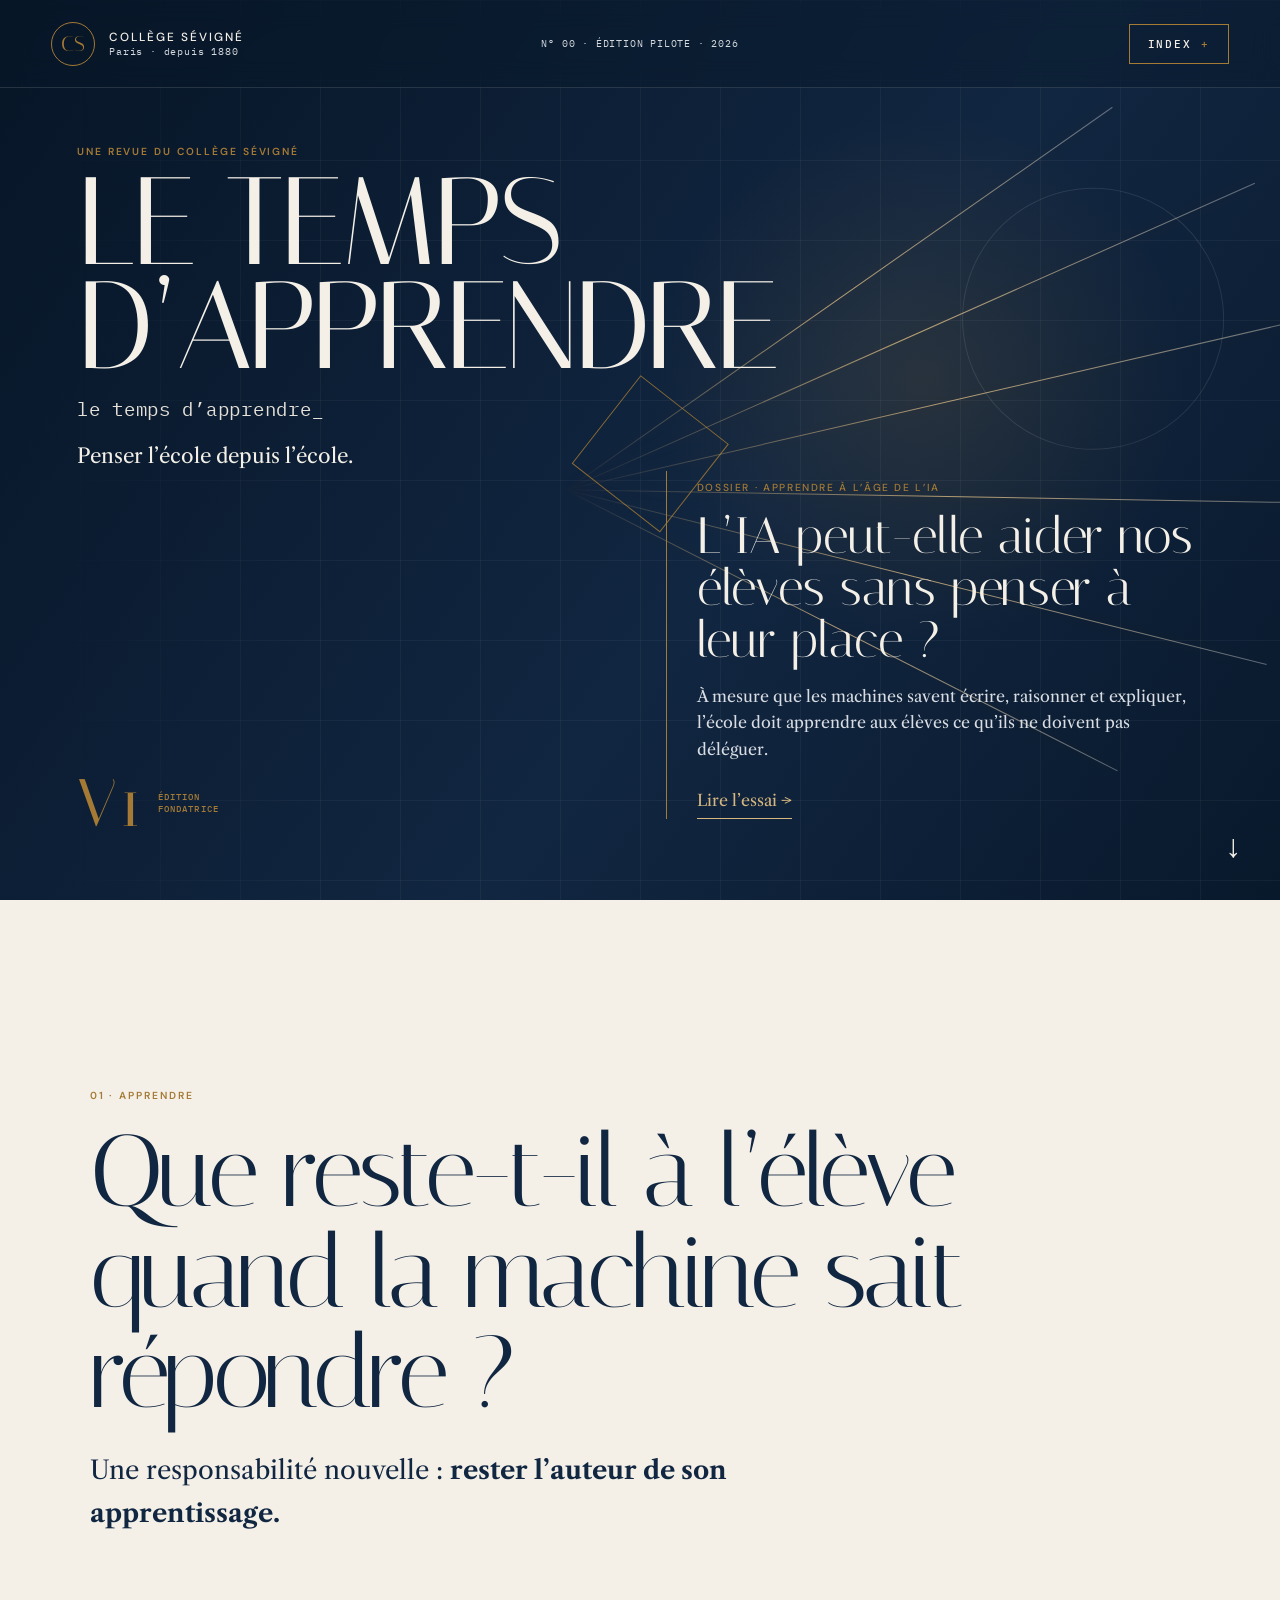
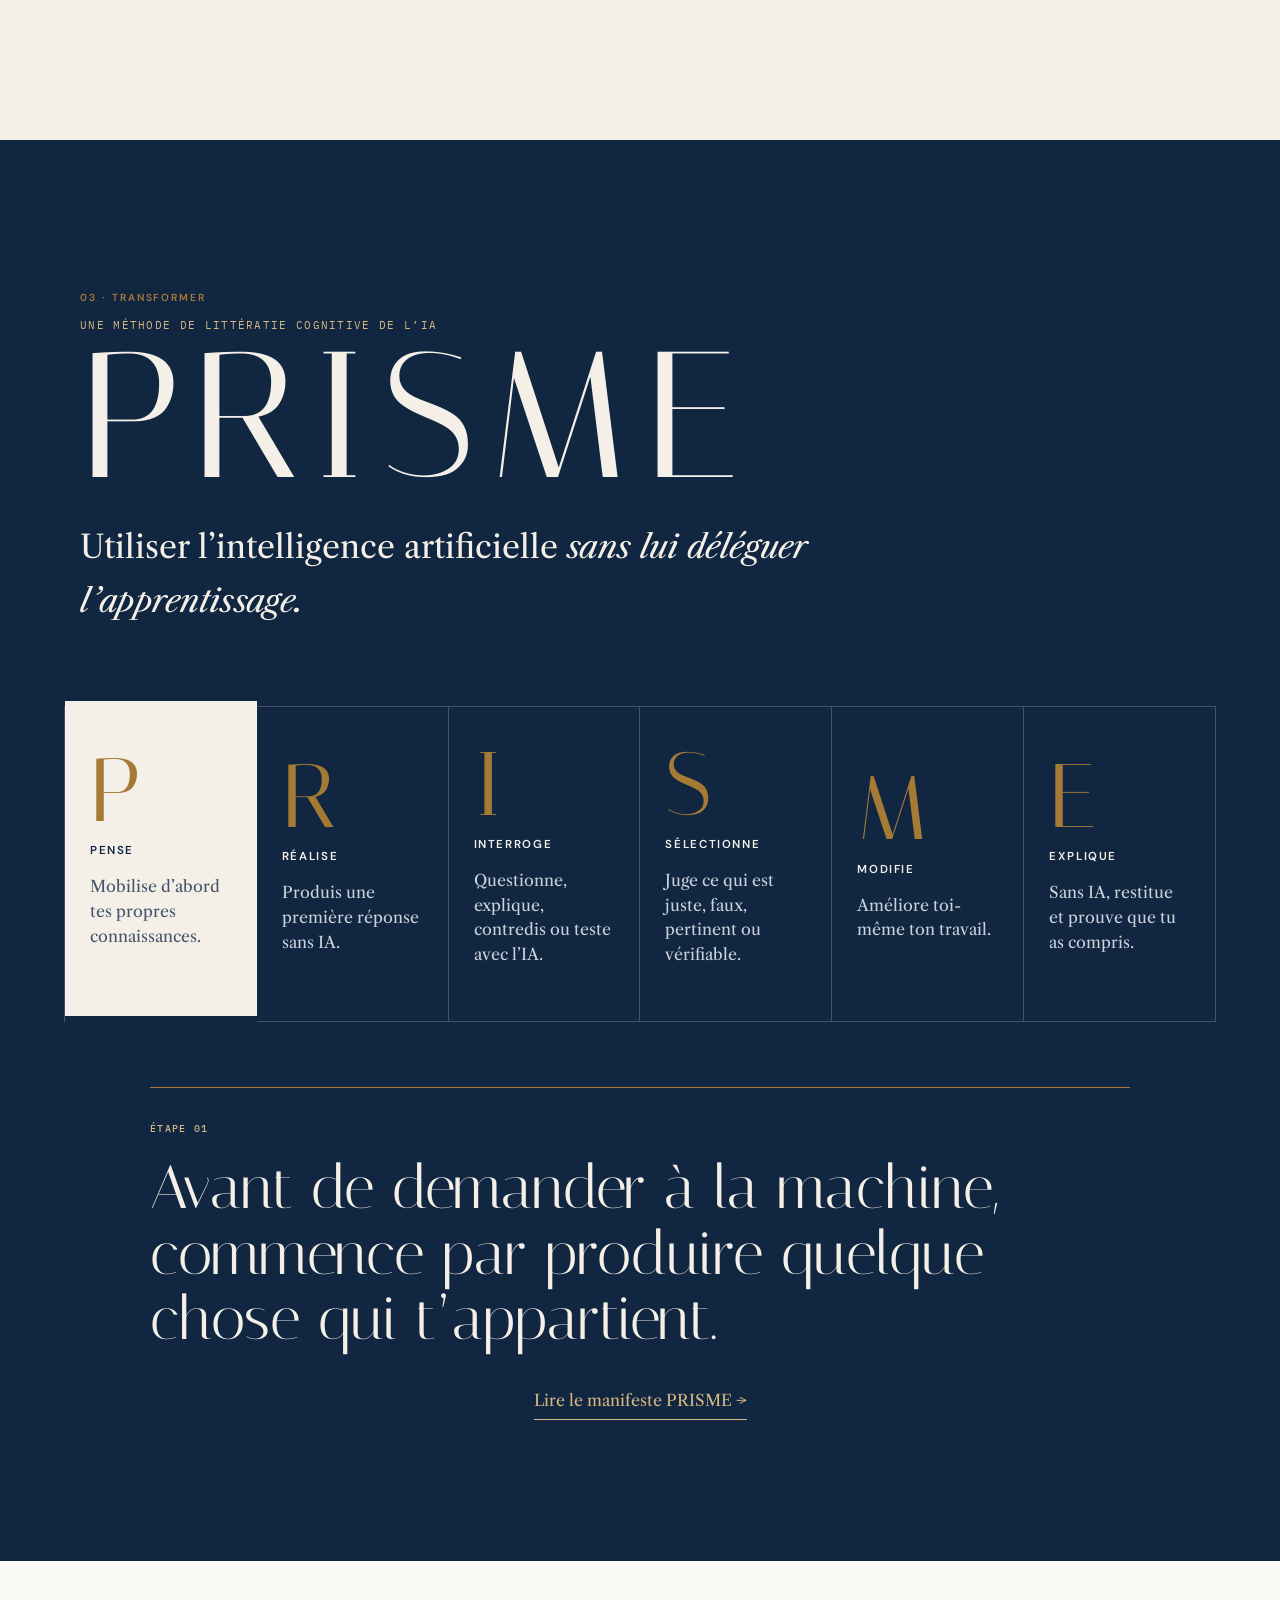
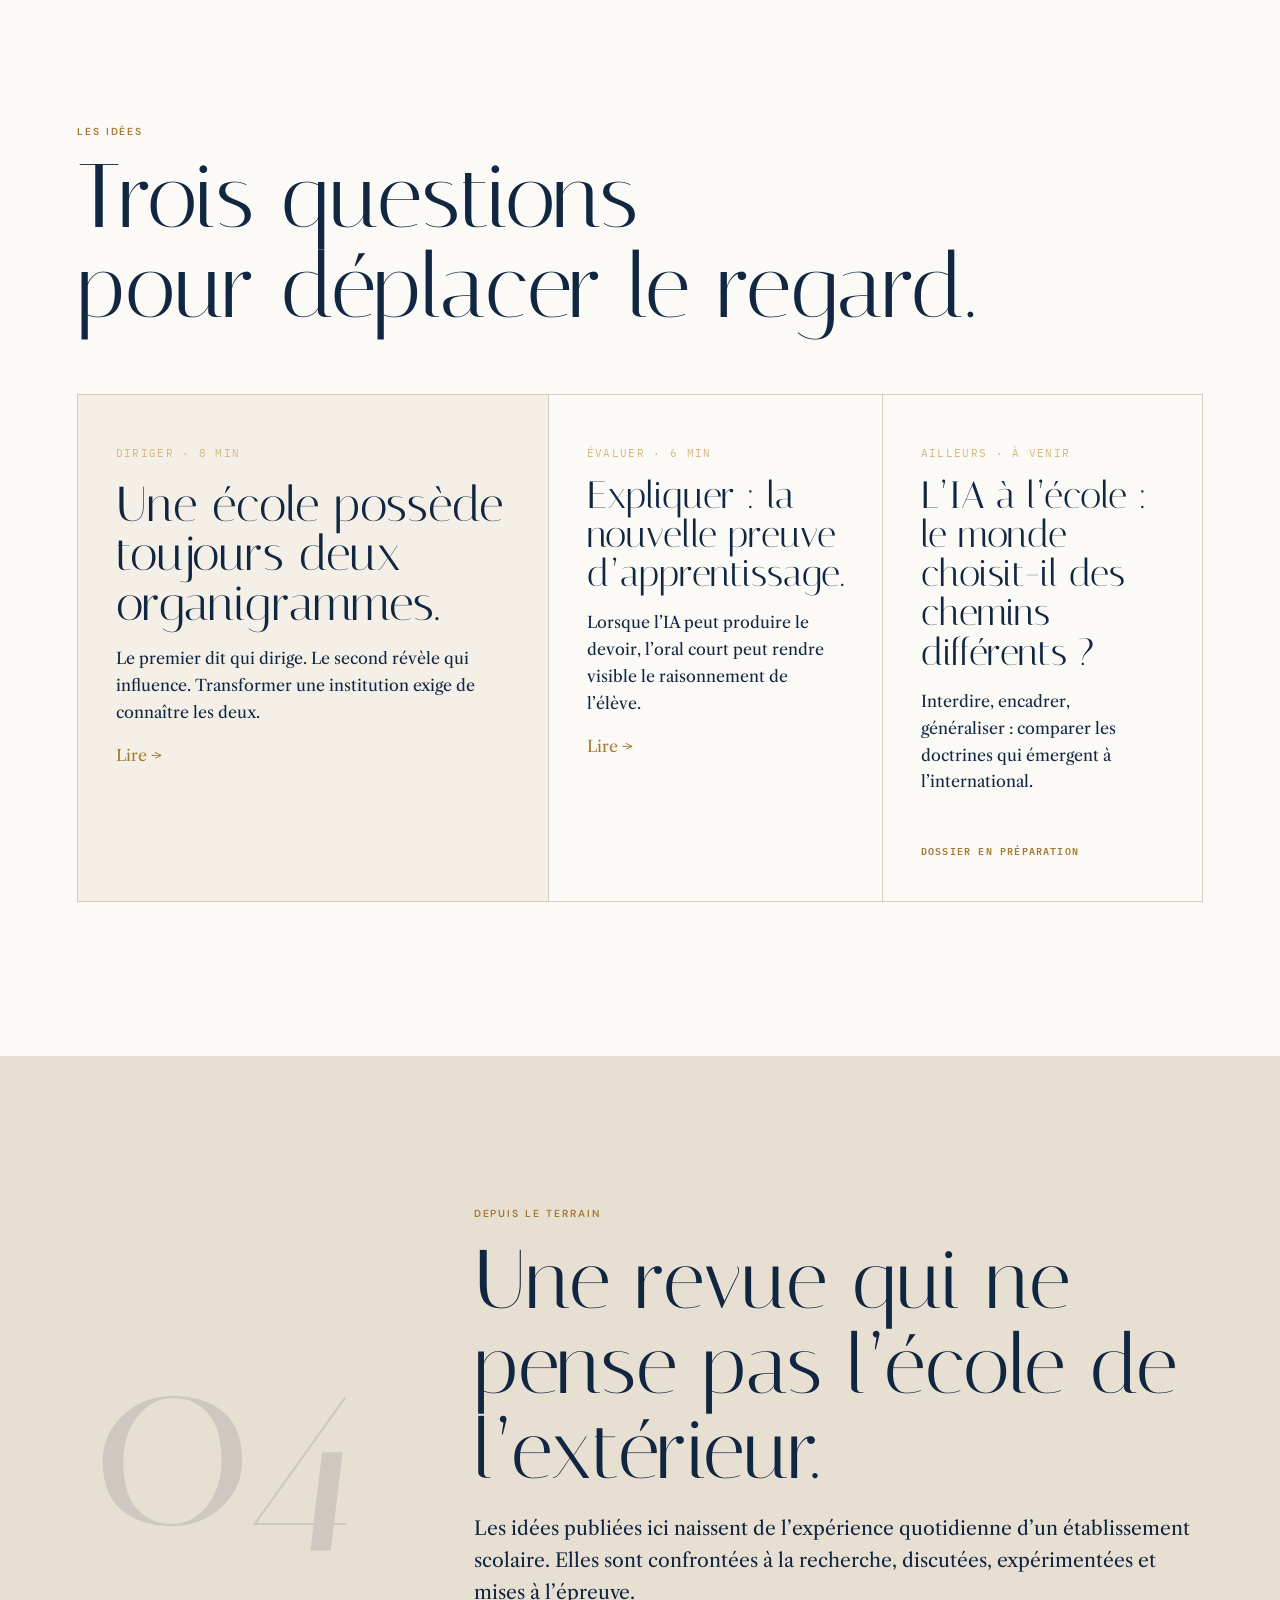
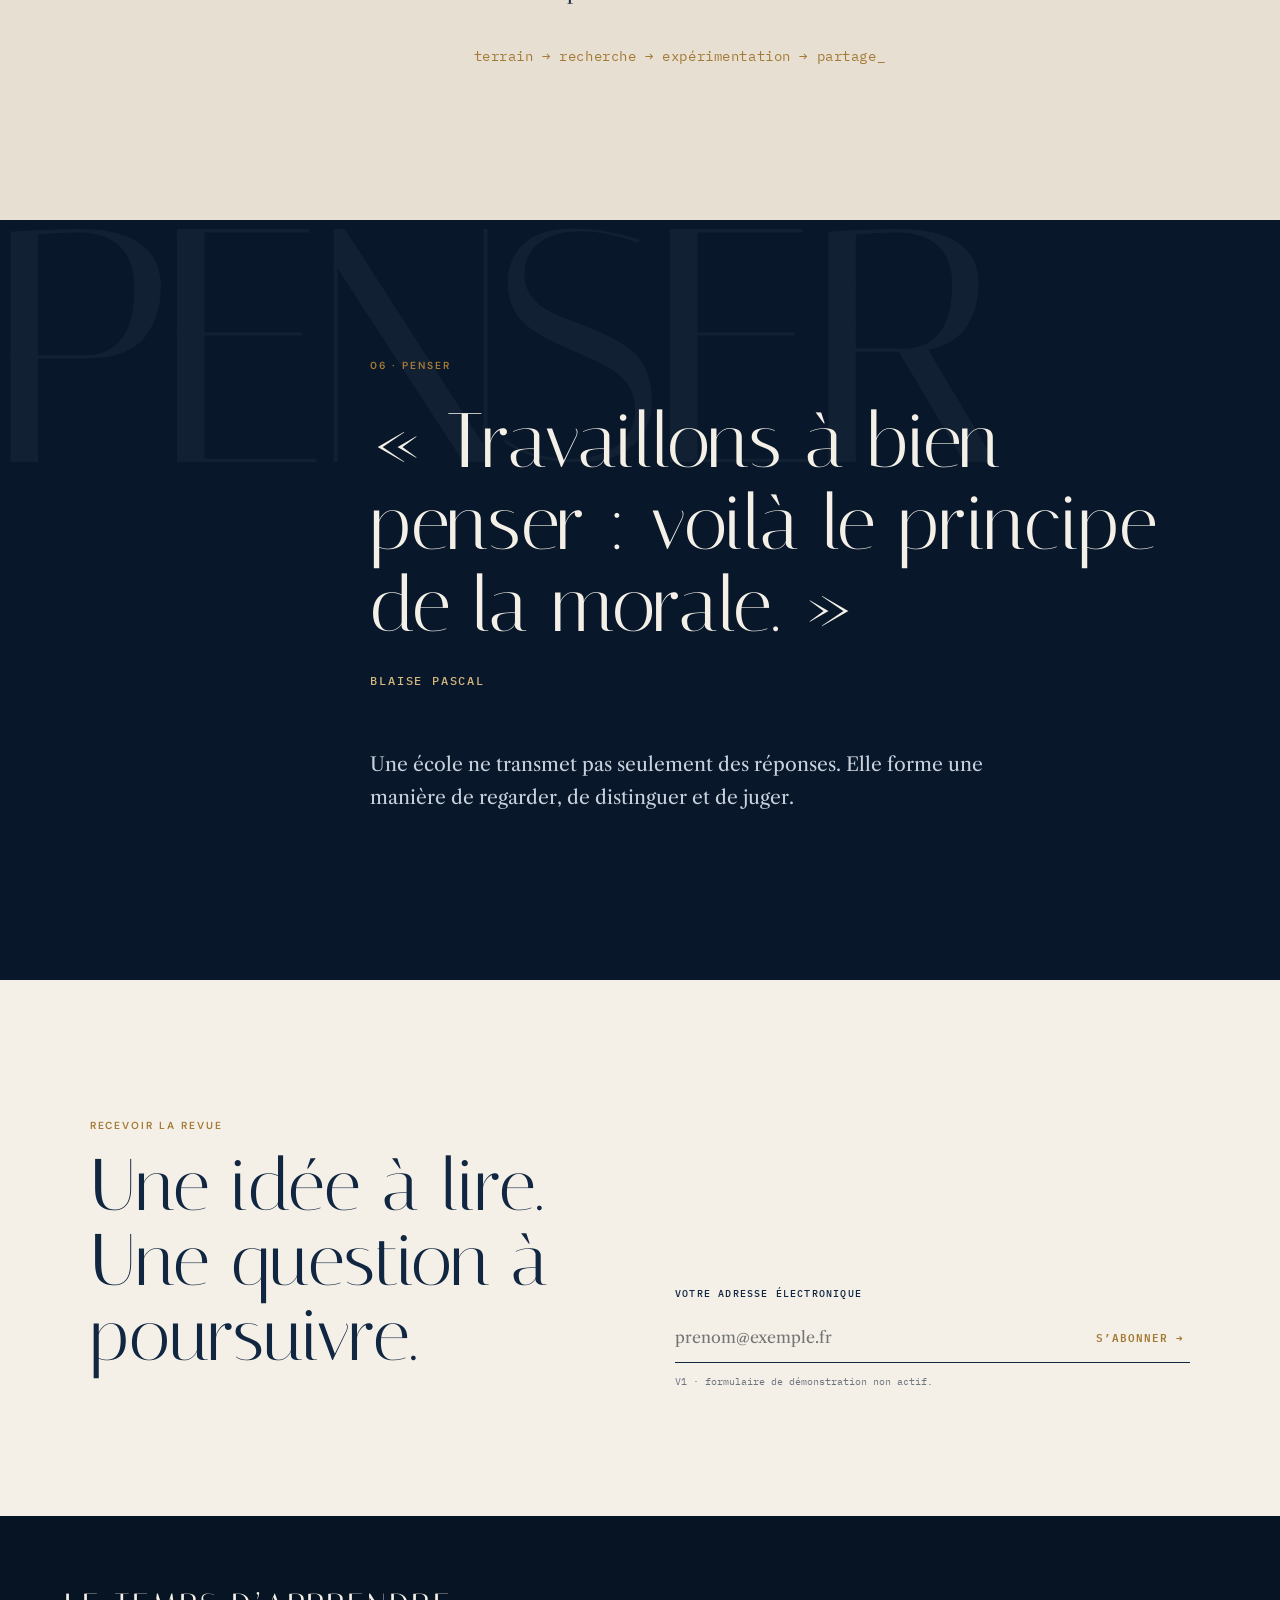
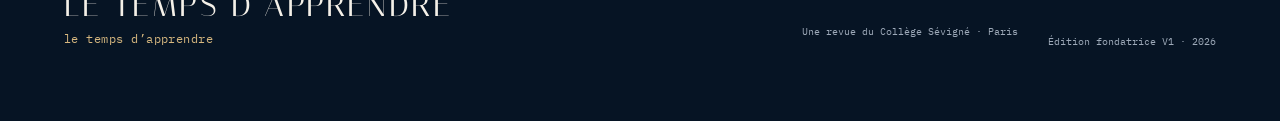
==== commit a717b6e7: "Add files via upload" ====
--- a/index.html
+++ b/index.html
@@ -3,127 +3,154 @@
 <head>
   <meta charset="utf-8">
   <meta name="viewport" content="width=device-width, initial-scale=1, viewport-fit=cover">
-  <meta name="theme-color" content="#0f2139">
+  <meta name="theme-color" content="#112641">
+  <meta name="description" content="Le Temps d’apprendre — une revue du Collège Sévigné. Penser l’école depuis l’école.">
   <title>Le Temps d’apprendre — V1</title>
-  <meta name="description" content="Le Temps d’apprendre — une revue du Collège Sévigné. Penser l’école depuis l’école.">
   <link rel="preconnect" href="https://fonts.googleapis.com">
   <link rel="preconnect" href="https://fonts.gstatic.com" crossorigin>
   <link href="https://fonts.googleapis.com/css2?family=DM+Sans:wght@400;500;600&family=IBM+Plex+Mono:ital,wght@0,400;0,500;1,400&family=Italiana&family=Libre+Caslon+Text:ital,wght@0,400;0,700;1,400&display=swap" rel="stylesheet">
   <link rel="stylesheet" href="revue.css">
 </head>
 <body>
-  <a class="skip" href="#main">Aller au contenu</a>
-  <header class="masthead">
-    <a class="school" href="#top" aria-label="Accueil">
-      <span class="monogram">CS</span>
-      <span class="school-copy"><strong>COLLÈGE SÉVIGNÉ</strong><small>Paris · depuis 1880</small></span>
-    </a>
-    <div class="issue">N° 00 · ÉDITION PILOTE · 2026</div>
-    <button class="index-button" aria-expanded="false" aria-controls="index-panel">INDEX <span>+</span></button>
-  </header>
+<a class="skip" href="#main">Aller au contenu</a>
+<header class="masthead">
+  <a class="school" href="#top" aria-label="Accueil">
+    <span class="monogram">CS</span>
+    <span class="school-copy"><strong>COLLÈGE SÉVIGNÉ</strong><small>Paris · depuis 1880</small></span>
+  </a>
+  <div class="issue">N° 00 · ÉDITION PILOTE · 2026</div>
+  <button class="index-button" aria-expanded="false" aria-controls="index-panel">INDEX <span>+</span></button>
+</header>
 
-  <aside id="index-panel" class="index-panel" aria-hidden="true">
-    <button class="close-index" aria-label="Fermer">×</button>
-    <p class="mono">TABLE DES MATIÈRES</p>
-    <nav>
-      <a href="#apprendre"><span>01</span><b>APPRENDRE</b><em>Cognition · évaluation</em></a>
-      <a href="#enseigner"><span>02</span><b>ENSEIGNER</b><em>Pratiques · métier</em></a>
-      <a href="#transformer"><span>03</span><b>TRANSFORMER</b><em>IA · innovation</em></a>
-      <a href="#diriger"><span>04</span><b>DIRIGER</b><em>Leadership · culture</em></a>
-      <a href="#ailleurs"><span>05</span><b>AILLEURS</b><em>International</em></a>
-      <a href="#penser"><span>06</span><b>PENSER</b><em>Philosophie · finalités</em></a>
-    </nav>
-    <p class="index-signature">Penser l’école depuis l’école.</p>
-  </aside>
+<aside id="index-panel" class="index-panel" aria-hidden="true">
+  <button class="close-index" aria-label="Fermer">×</button>
+  <p class="mono gold">TABLE DES MATIÈRES</p>
+  <nav>
+    <a href="#apprendre"><span>01</span><b>APPRENDRE</b><em>Cognition · évaluation</em></a>
+    <a href="#enseigner"><span>02</span><b>ENSEIGNER</b><em>Pratiques · métier</em></a>
+    <a href="#transformer"><span>03</span><b>TRANSFORMER</b><em>IA · innovation</em></a>
+    <a href="#diriger"><span>04</span><b>DIRIGER</b><em>Leadership · culture</em></a>
+    <a href="#ailleurs"><span>05</span><b>AILLEURS</b><em>International</em></a>
+    <a href="#penser"><span>06</span><b>PENSER</b><em>Philosophie · finalités</em></a>
+  </nav>
+  <p class="index-signature">le temps d’apprendre_</p>
+</aside>
 
-  <main id="main">
-    <section id="top" class="hero">
-      <img class="hero-image" src="hero-v1.png" alt="Maquette éditoriale du Temps d’apprendre">
-      <div class="hero-shade"></div>
-      <div class="hero-brand">
-        <p class="eyebrow">UNE REVUE DU COLLÈGE SÉVIGNÉ</p>
-        <h1>LE TEMPS<br>D’APPRENDRE</h1>
-        <p class="typewriter">le temps d’apprendre<span>_</span></p>
-        <p class="tagline">Penser l’école depuis l’école.</p>
-      </div>
-      <article class="hero-story">
-        <p class="story-label">DOSSIER · APPRENDRE À L’ÂGE DE L’IA</p>
-        <h2>L’IA peut-elle aider nos élèves sans penser à leur place&nbsp;?</h2>
-        <p>À mesure que les machines savent écrire, raisonner et expliquer, l’école doit apprendre aux élèves ce qu’ils ne doivent pas déléguer.</p>
-        <a href="#prisme">Lire l’essai →</a>
+<main id="main">
+  <section id="top" class="hero">
+    <div class="hero-grid" aria-hidden="true"></div>
+    <div class="prism-lines" aria-hidden="true">
+      <i></i><i></i><i></i><i></i><i></i><i></i>
+    </div>
+    <div class="hero-brand">
+      <p class="eyebrow">UNE REVUE DU COLLÈGE SÉVIGNÉ</p>
+      <h1>LE TEMPS<br>D’APPRENDRE</h1>
+      <p class="typewriter">le temps d’apprendre<span>_</span></p>
+      <p class="tagline">Penser l’école depuis l’école.</p>
+    </div>
+    <article class="hero-story">
+      <p class="story-label">DOSSIER · APPRENDRE À L’ÂGE DE L’IA</p>
+      <h2>L’IA peut-elle aider nos élèves sans penser à leur place&nbsp;?</h2>
+      <p>À mesure que les machines savent écrire, raisonner et expliquer, l’école doit apprendre aux élèves ce qu’ils ne doivent pas déléguer.</p>
+      <a href="article-ia.html">Lire l’essai →</a>
+    </article>
+    <div class="edition-stamp"><span>V1</span><small>ÉDITION<br>FONDATRICE</small></div>
+    <a class="scroll" href="#apprendre" aria-label="Continuer">↓</a>
+  </section>
+
+  <section id="apprendre" class="question reveal">
+    <p class="section-num">01 · APPRENDRE</p>
+    <h2>Que reste-t-il à l’élève<br>quand la machine sait répondre&nbsp;?</h2>
+    <p>Une responsabilité nouvelle&nbsp;: <strong>rester l’auteur de son apprentissage.</strong></p>
+  </section>
+
+  <section id="transformer" class="prisme reveal">
+    <header>
+      <p class="section-num">03 · TRANSFORMER</p>
+      <p class="mono gold">UNE MÉTHODE DE LITTÉRATIE COGNITIVE DE L’IA</p>
+      <h2>PRISME</h2>
+      <p class="prisme-lead">Utiliser l’intelligence artificielle <em>sans lui déléguer l’apprentissage.</em></p>
+    </header>
+    <div class="prisme-grid" aria-label="Méthode PRISME">
+      <button class="prisme-card active" data-step="0"><span>P</span><h3>PENSE</h3><p>Mobilise d’abord tes propres connaissances.</p></button>
+      <button class="prisme-card" data-step="1"><span>R</span><h3>RÉALISE</h3><p>Produis une première réponse sans IA.</p></button>
+      <button class="prisme-card" data-step="2"><span>I</span><h3>INTERROGE</h3><p>Questionne, explique, contredis ou teste avec l’IA.</p></button>
+      <button class="prisme-card" data-step="3"><span>S</span><h3>SÉLECTIONNE</h3><p>Juge ce qui est juste, faux, pertinent ou vérifiable.</p></button>
+      <button class="prisme-card" data-step="4"><span>M</span><h3>MODIFIE</h3><p>Améliore toi-même ton travail.</p></button>
+      <button class="prisme-card" data-step="5"><span>E</span><h3>EXPLIQUE</h3><p>Sans IA, restitue et prouve que tu as compris.</p></button>
+    </div>
+    <div class="prisme-focus" aria-live="polite">
+      <span>ÉTAPE 01</span>
+      <blockquote>Avant de demander à la machine, commence par produire quelque chose qui t’appartient.</blockquote>
+    </div>
+    <a class="prisme-link" href="article-ia.html">Lire le manifeste PRISME →</a>
+  </section>
+
+  <section id="diriger" class="stories reveal">
+    <header>
+      <p class="section-num dark">LES IDÉES</p>
+      <h2>Trois questions<br>pour déplacer le regard.</h2>
+    </header>
+    <div class="stories-grid">
+      <article class="story-primary">
+        <p class="mono gold">DIRIGER · 8 MIN</p>
+        <h3>Une école possède toujours deux organigrammes.</h3>
+        <p>Le premier dit qui dirige. Le second révèle qui influence. Transformer une institution exige de connaître les deux.</p>
+        <a href="article-organigrammes.html">Lire →</a>
       </article>
-      <p class="video-note">FOND VIDÉO · ARCHIVES ANIMÉES</p>
-      <a class="scroll" href="#apprendre">↓</a>
-    </section>
+      <article id="enseigner">
+        <p class="mono gold">ÉVALUER · 6 MIN</p>
+        <h3>Expliquer&nbsp;: la nouvelle preuve d’apprentissage.</h3>
+        <p>Lorsque l’IA peut produire le devoir, l’oral court peut rendre visible le raisonnement de l’élève.</p>
+        <a href="article-expliquer.html">Lire →</a>
+      </article>
+      <article id="ailleurs">
+        <p class="mono gold">AILLEURS · À VENIR</p>
+        <h3>L’IA à l’école&nbsp;: le monde choisit-il des chemins différents&nbsp;?</h3>
+        <p>Interdire, encadrer, généraliser&nbsp;: comparer les doctrines qui émergent à l’international.</p>
+        <span class="coming">DOSSIER EN PRÉPARATION</span>
+      </article>
+    </div>
+  </section>
 
-    <section id="apprendre" class="question">
-      <p class="section-num">01 · APPRENDRE</p>
-      <h2>Que reste-t-il à l’élève<br>quand la machine sait répondre&nbsp;?</h2>
-      <p>Une responsabilité nouvelle&nbsp;: <strong>rester l’auteur de son apprentissage.</strong></p>
-    </section>
+  <section class="terrain reveal">
+    <div class="terrain-index">04</div>
+    <div>
+      <p class="section-num">DEPUIS LE TERRAIN</p>
+      <h2>Une revue qui ne pense pas l’école de l’extérieur.</h2>
+      <p>Les idées publiées ici naissent de l’expérience quotidienne d’un établissement scolaire. Elles sont confrontées à la recherche, discutées, expérimentées et mises à l’épreuve.</p>
+      <p class="typewriter terrain-type">terrain → recherche → expérimentation → partage_</p>
+    </div>
+  </section>
 
-    <section id="prisme" class="prisme">
-      <header>
-        <p class="section-num">03 · TRANSFORMER</p>
-        <p class="mono gold">UNE MÉTHODE DE LITTÉRATIE COGNITIVE DE L’IA</p>
-        <h2>PRISME</h2>
-        <p class="prisme-lead">Utiliser l’intelligence artificielle <em>sans lui déléguer l’apprentissage.</em></p>
-      </header>
-      <div class="prisme-grid">
-        <article><span>P</span><h3>PENSE</h3><p>Mobilise d’abord tes propres connaissances.</p></article>
-        <article><span>R</span><h3>RÉALISE</h3><p>Produis une première réponse sans IA.</p></article>
-        <article><span>I</span><h3>INTERROGE</h3><p>Utilise l’IA pour questionner, expliquer, contredire ou tester.</p></article>
-        <article><span>S</span><h3>SÉLECTIONNE</h3><p>Évalue ce qu’elle propose&nbsp;: juste, faux, pertinent, vérifiable&nbsp;?</p></article>
-        <article><span>M</span><h3>MODIFIE</h3><p>Améliore toi-même ton travail à partir de ce que tu retiens.</p></article>
-        <article><span>E</span><h3>EXPLIQUE</h3><p>Sans IA, restitue le raisonnement et prouve que tu as compris.</p></article>
-      </div>
-      <blockquote>La machine peut éclairer la pensée. Elle ne doit pas en devenir le substitut.</blockquote>
-    </section>
+  <section id="penser" class="think reveal">
+    <div class="giant">PENSER</div>
+    <div class="think-copy">
+      <p class="section-num">06 · PENSER</p>
+      <blockquote>«&nbsp;Travaillons à bien penser&nbsp;: voilà le principe de la morale.&nbsp;»</blockquote>
+      <p class="author">Blaise Pascal</p>
+      <p>Une école ne transmet pas seulement des réponses. Elle forme une manière de regarder, de distinguer et de juger.</p>
+    </div>
+  </section>
 
-    <section id="diriger" class="stories">
-      <header>
-        <p class="section-num dark">LES IDÉES</p>
-        <h2>Trois questions<br>pour déplacer le regard.</h2>
-      </header>
-      <div class="stories-grid">
-        <article>
-          <p class="mono gold">DIRIGER · 8 MIN</p>
-          <h3>Une école possède toujours deux organigrammes.</h3>
-          <p>Le premier dit qui dirige. Le second révèle qui influence. Transformer une institution exige de connaître les deux.</p>
-          <a href="#">Lire →</a>
-        </article>
-        <article id="enseigner">
-          <p class="mono gold">ÉVALUER · 6 MIN</p>
-          <h3>Expliquer&nbsp;: la nouvelle preuve d’apprentissage.</h3>
-          <p>Lorsque l’IA peut produire le devoir, l’oral court peut rendre visible le raisonnement de l’élève.</p>
-          <a href="#">Lire →</a>
-        </article>
-        <article id="ailleurs">
-          <p class="mono gold">AILLEURS · À VENIR</p>
-          <h3>L’IA à l’école&nbsp;: le monde choisit-il des chemins différents&nbsp;?</h3>
-          <p>Interdire, encadrer, généraliser&nbsp;: comparer les doctrines qui émergent à l’international.</p>
-          <span class="coming">DOSSIER EN PRÉPARATION</span>
-        </article>
-      </div>
-    </section>
+  <section class="newsletter reveal">
+    <div>
+      <p class="section-num dark">RECEVOIR LA REVUE</p>
+      <h2>Une idée à lire.<br>Une question à poursuivre.</h2>
+    </div>
+    <form onsubmit="return false">
+      <label for="email">Votre adresse électronique</label>
+      <div class="email-row"><input id="email" type="email" placeholder="prenom@exemple.fr"><button type="submit">S’ABONNER →</button></div>
+      <small>V1 · formulaire de démonstration non actif.</small>
+    </form>
+  </section>
+</main>
 
-    <section id="penser" class="think">
-      <div class="giant">PENSER</div>
-      <div class="think-copy">
-        <p class="section-num">06 · PENSER</p>
-        <blockquote>«&nbsp;Travaillons à bien penser&nbsp;: voilà le principe de la morale.&nbsp;»</blockquote>
-        <p class="author">Blaise Pascal</p>
-        <p>Une école ne transmet pas seulement des réponses. Elle forme une manière de regarder, de distinguer et de juger.</p>
-      </div>
-    </section>
-  </main>
-
-  <footer>
-    <div><strong>LE TEMPS D’APPRENDRE</strong><span class="typewriter small">le temps d’apprendre</span></div>
-    <p>Une revue du Collège Sévigné · Paris</p>
-    <small>Prototype éditorial V1 · 2026</small>
-  </footer>
-
-  <script src="revue.js"></script>
+<footer>
+  <div><strong>LE TEMPS D’APPRENDRE</strong><span class="typewriter small">le temps d’apprendre</span></div>
+  <p>Une revue du Collège Sévigné · Paris</p>
+  <small>Édition fondatrice V1 · 2026</small>
+</footer>
+<script src="revue.js"></script>
 </body>
 </html>
--- a/revue.css
+++ b/revue.css
@@ -1 +1,65 @@
-:root{--navy:#0f2139;--navy2:#08182a;--ivory:#f5efe4;--paper:#fbf8f1;--gold:#b78c45;--ink:#13263f;--muted:#6f7680;--line:#d8cdbb;--serif:"Libre Caslon Text",Georgia,serif;--display:"Italiana",Georgia,serif;--sans:"DM Sans",Arial,sans-serif;--mono:"IBM Plex Mono",monospace}*{box-sizing:border-box}html{scroll-behavior:smooth}body{margin:0;background:var(--paper);color:var(--ink);font-family:var(--serif);line-height:1.65}a{color:inherit}.skip{position:absolute;left:-9999px}.skip:focus{left:20px;top:20px;background:white;padding:10px;z-index:99}.masthead{position:fixed;top:0;left:0;right:0;z-index:30;height:86px;display:grid;grid-template-columns:1fr auto 1fr;align-items:center;padding:0 clamp(22px,4vw,64px);color:var(--ivory);background:linear-gradient(180deg,rgba(5,17,31,.9),rgba(5,17,31,.15));backdrop-filter:blur(6px)}.school{display:flex;gap:13px;align-items:center;text-decoration:none}.monogram{display:grid;place-items:center;width:43px;height:43px;border:1px solid var(--gold);border-radius:50%;font:400 1.25rem var(--display);color:var(--gold)}.school-copy{display:flex;flex-direction:column}.school-copy strong{font:500 .75rem var(--sans);letter-spacing:.18em}.school-copy small{font:.66rem var(--mono);opacity:.72}.issue{font:500 .62rem var(--mono);letter-spacing:.12em;color:#d6c19c}.index-button{justify-self:end;border:1px solid rgba(183,140,69,.85);background:rgba(8,24,42,.18);color:var(--ivory);padding:12px 18px;font:500 .66rem var(--mono);letter-spacing:.18em}.index-button span{color:var(--gold)}.index-panel{position:fixed;inset:0;z-index:50;background:var(--navy);color:var(--ivory);padding:clamp(70px,8vw,110px) clamp(26px,6vw,90px);transform:translateY(-102%);transition:.45s cubic-bezier(.2,.7,.1,1)}.index-panel.open{transform:translateY(0)}.close-index{position:absolute;right:36px;top:26px;border:0;background:none;color:var(--ivory);font:300 2.2rem var(--sans)}.index-panel nav{margin-top:50px}.index-panel nav a{display:grid;grid-template-columns:70px 1fr 1fr;gap:24px;align-items:end;padding:18px 0;border-top:1px solid rgba(255,255,255,.17);text-decoration:none}.index-panel nav span{font:400 .72rem var(--mono);color:var(--gold)}.index-panel nav b{font:400 clamp(2.2rem,5vw,5.2rem)/.95 var(--display)}.index-panel nav em{font-style:normal;color:#b7c0cb}.index-signature{margin-top:55px;font:400 1rem var(--mono);color:var(--gold)}.hero{position:relative;min-height:100svh;overflow:hidden;background:var(--navy)}.hero-image{position:absolute;inset:0;width:100%;height:100%;object-fit:cover;object-position:center;filter:saturate(.82) contrast(1.03);transform:scale(1.03);animation:slowZoom 18s ease-in-out infinite alternate}.hero-shade{position:absolute;inset:0;background:linear-gradient(90deg,rgba(5,17,31,.92) 0%,rgba(5,17,31,.68) 35%,rgba(5,17,31,.1) 72%,rgba(5,17,31,.2) 100%)}.hero-brand{position:absolute;left:clamp(24px,6vw,88px);top:17vh;color:var(--ivory);max-width:760px}.eyebrow,.section-num{font:600 .64rem var(--sans);letter-spacing:.2em;text-transform:uppercase;color:var(--gold)}.hero h1{margin:.08em 0 0;font:400 clamp(4rem,8.8vw,8.8rem)/.86 var(--display);letter-spacing:-.035em}.typewriter{font:400 clamp(.9rem,1.6vw,1.35rem) var(--mono);letter-spacing:.05em;color:#e7e2d8}.typewriter span{animation:blink 1s steps(2,start) infinite}.tagline{margin-top:22px;font-size:clamp(1rem,1.8vw,1.35rem)}.hero-story{position:absolute;left:clamp(24px,6vw,88px);bottom:9vh;width:min(580px,84vw);color:var(--ivory)}.story-label{font:500 .66rem var(--sans);letter-spacing:.16em;color:var(--gold)}.hero-story h2{margin:.35em 0 .25em;font:400 clamp(2rem,4.3vw,4.4rem)/1.02 var(--display)}.hero-story p:not(.story-label){max-width:540px;color:#e2ddd5}.hero-story a{display:inline-block;margin-top:8px;color:var(--gold);text-decoration:none;border-bottom:1px solid currentColor;padding-bottom:5px}.video-note{position:absolute;left:18px;bottom:10vh;writing-mode:vertical-rl;transform:rotate(180deg);font:500 .55rem var(--mono);letter-spacing:.16em;color:#c9cbd0}.scroll{position:absolute;right:3vw;bottom:4vh;color:var(--ivory);text-decoration:none;font-size:2rem}.question{background:var(--ivory);padding:clamp(100px,14vw,190px) clamp(24px,7vw,110px)}.question h2{max-width:1200px;margin:.2em 0;font:400 clamp(3.8rem,8vw,8rem)/.98 var(--display);letter-spacing:-.04em}.question>p:last-child{font-size:clamp(1.15rem,2vw,1.6rem);max-width:800px}.prisme{background:var(--navy);color:var(--ivory);padding:clamp(90px,10vw,150px) clamp(24px,5vw,80px)}.prisme header{max-width:1100px;margin:auto}.mono{font-family:var(--mono);font-size:.7rem;letter-spacing:.12em;text-transform:uppercase}.gold{color:var(--gold)}.prisme h2{margin:.02em 0;font:400 clamp(6rem,14vw,14rem)/.8 var(--display);letter-spacing:.08em}.prisme-lead{font-size:clamp(1.25rem,2.6vw,2rem);max-width:850px}.prisme-grid{max-width:1420px;margin:80px auto 0;display:grid;grid-template-columns:repeat(6,1fr);border-top:1px solid rgba(255,255,255,.2);border-left:1px solid rgba(255,255,255,.2)}.prisme-grid article{min-height:330px;padding:26px;border-right:1px solid rgba(255,255,255,.2);border-bottom:1px solid rgba(255,255,255,.2)}.prisme-grid span{font:400 clamp(4.2rem,7vw,7.5rem)/.9 var(--display);color:var(--gold)}.prisme-grid h3{font:600 .75rem var(--sans);letter-spacing:.14em}.prisme-grid p{font-size:.98rem;color:#cad1db}.prisme>blockquote{max-width:980px;margin:80px auto 0;font:400 clamp(2.7rem,5.5vw,5.4rem)/1.06 var(--display);color:#efe9de}.stories{padding:clamp(100px,12vw,170px) clamp(24px,6vw,90px);background:var(--paper)}.stories header h2{font:400 clamp(3.7rem,7vw,7rem)/1 var(--display);margin:.15em 0 .7em}.stories-grid{display:grid;grid-template-columns:1.25fr .85fr .85fr;border-top:1px solid var(--line);border-left:1px solid var(--line)}.stories-grid article{padding:38px;min-height:430px;border-right:1px solid var(--line);border-bottom:1px solid var(--line)}.stories-grid article:first-child{background:var(--ivory)}.stories-grid h3{font:400 clamp(2.5rem,4.4vw,4.8rem)/1.02 var(--display);margin:.35em 0}.stories-grid article:not(:first-child) h3{font-size:clamp(2.1rem,3.1vw,3.5rem)}.stories-grid a{text-decoration:none}.stories-grid>a,.stories-grid article>a{color:var(--gold)}.coming{display:inline-block;margin-top:32px;font:600 .64rem var(--mono);letter-spacing:.12em;color:var(--gold)}.think{position:relative;min-height:760px;background:var(--navy2);color:var(--ivory);overflow:hidden;padding:clamp(100px,10vw,160px) clamp(24px,7vw,110px)}.giant{position:absolute;left:-1vw;top:0;font:400 clamp(9rem,26vw,28rem)/.78 var(--display);color:rgba(255,255,255,.035);letter-spacing:-.05em}.think-copy{position:relative;margin-left:auto;max-width:820px}.think blockquote{font:400 clamp(3rem,6vw,6rem)/1.07 var(--display);margin:.35em 0}.author{color:var(--gold);font:500 .75rem var(--mono);letter-spacing:.15em;text-transform:uppercase}.think-copy>p:last-child{font-size:1.2rem;max-width:650px;color:#c8d0dc;margin-top:60px}footer{display:grid;grid-template-columns:1fr auto auto;align-items:end;gap:30px;background:#061424;color:var(--ivory);padding:70px clamp(24px,5vw,80px)}footer strong{display:block;font:400 2rem var(--display);letter-spacing:.08em}footer .small{font-size:.72rem;color:var(--gold)}footer p,footer small{font-family:var(--mono);font-size:.65rem;color:#9da9b8}@keyframes slowZoom{from{transform:scale(1.03)}to{transform:scale(1.085)}}@keyframes blink{50%{opacity:0}}@media(max-width:980px){.masthead{grid-template-columns:1fr auto}.issue{display:none}.hero-brand{top:14vh}.hero-story{bottom:8vh}.prisme-grid{grid-template-columns:repeat(2,1fr)}.stories-grid{grid-template-columns:1fr}.stories-grid article{min-height:auto}footer{grid-template-columns:1fr}}@media(max-width:640px){.masthead{height:72px;padding:0 18px}.school-copy{display:none}.index-button{padding:9px 12px}.hero{min-height:940px}.hero-brand{left:22px;right:22px;top:105px}.hero h1{font-size:clamp(3.6rem,17vw,6rem)}.hero-story{left:22px;right:22px;bottom:75px;width:auto}.hero-story h2{font-size:clamp(2.15rem,10vw,3.5rem)}.video-note{display:none}.question,.prisme,.stories,.think{padding-left:22px;padding-right:22px}.question h2{font-size:clamp(3.4rem,14vw,5rem)}.prisme h2{font-size:clamp(5rem,25vw,8rem)}.prisme-grid{grid-template-columns:1fr}.prisme-grid article{min-height:220px}.index-panel nav a{grid-template-columns:40px 1fr;align-items:start}.index-panel nav em{grid-column:2}.giant{font-size:38vw}footer{padding:55px 22px}}@media(prefers-reduced-motion:reduce){html{scroll-behavior:auto}.hero-image{animation:none}.typewriter span{animation:none}}
+:root{--ink:#112641;--navy:#112641;--navy-deep:#08182a;--ivory:#f4f0e8;--paper:#fbfaf6;--gold:#a47a35;--gold-soft:#d6b77f;--muted:#6e7580;--line:#d7cec0;--serif:"Libre Caslon Text",Georgia,serif;--display:"Italiana",Georgia,serif;--sans:"DM Sans",Arial,sans-serif;--mono:"IBM Plex Mono",monospace}*{box-sizing:border-box}html{scroll-behavior:smooth}body{margin:0;background:var(--paper);color:var(--ink);font-family:var(--serif);line-height:1.68}a{color:inherit}.skip{position:absolute;left:-9999px}.skip:focus{left:1rem;top:1rem;background:#fff;padding:.7rem;z-index:100}.masthead{position:fixed;z-index:30;top:0;left:0;right:0;height:88px;display:grid;grid-template-columns:1fr auto 1fr;align-items:center;padding:0 clamp(20px,4vw,64px);color:var(--ivory);border-bottom:1px solid rgba(255,255,255,.12);background:rgba(8,24,42,.42);backdrop-filter:blur(14px)}.school{display:flex;gap:14px;align-items:center;text-decoration:none}.monogram{width:44px;height:44px;display:grid;place-items:center;border:1px solid var(--gold);border-radius:50%;font:400 1.3rem var(--display);color:var(--gold)}.school-copy{display:flex;flex-direction:column}.school-copy strong{font:500 .74rem var(--sans);letter-spacing:.17em}.school-copy small,.issue{font:.63rem var(--mono);letter-spacing:.08em;color:#d5d9df}.issue{justify-self:center}.index-button{justify-self:end;border:1px solid var(--gold);background:transparent;color:var(--ivory);padding:12px 18px;font:500 .66rem var(--mono);letter-spacing:.18em;cursor:pointer}.index-button span{color:var(--gold)}.index-panel{position:fixed;inset:0;z-index:60;background:var(--navy);color:var(--ivory);padding:clamp(70px,8vw,110px) clamp(26px,6vw,90px);transform:translateY(-103%);transition:.45s cubic-bezier(.2,.7,.1,1)}.index-panel.open{transform:translateY(0)}.close-index{position:absolute;right:36px;top:26px;border:0;background:none;color:var(--ivory);font:300 2.2rem var(--sans);cursor:pointer}.index-panel nav{margin-top:46px}.index-panel nav a{display:grid;grid-template-columns:70px 1fr 1fr;gap:24px;align-items:end;padding:17px 0;border-top:1px solid rgba(255,255,255,.17);text-decoration:none}.index-panel nav span{font:.7rem var(--mono);color:var(--gold)}.index-panel nav b{font:400 clamp(2.2rem,5vw,5rem)/.95 var(--display)}.index-panel nav em{font-style:normal;color:#b9c0ca}.index-signature{margin-top:42px;font:400 1rem var(--mono);color:var(--gold)}
+.hero{position:relative;min-height:100svh;overflow:hidden;background:var(--navy-deep);color:var(--ivory)}.hero:before{content:"";position:absolute;inset:0;background:radial-gradient(circle at 72% 42%,rgba(164,122,53,.16),transparent 25%),linear-gradient(125deg,#071526 0%,#112641 58%,#09192c 100%)}.hero-grid{position:absolute;inset:0;background-image:linear-gradient(rgba(255,255,255,.045) 1px,transparent 1px),linear-gradient(90deg,rgba(255,255,255,.045) 1px,transparent 1px);background-size:6.25vw 6.25vw;mask-image:linear-gradient(90deg,transparent 3%,#000 25%,#000 100%)}.prism-lines{position:absolute;right:-6vw;top:8vh;width:62vw;height:82vh;transform:rotate(-7deg);opacity:.82}.prism-lines i{position:absolute;left:0;top:50%;height:1px;background:linear-gradient(90deg,transparent,var(--gold-soft),rgba(255,255,255,.4));transform-origin:left center;box-shadow:0 0 16px rgba(164,122,53,.28)}.prism-lines i:nth-child(1){width:84%;transform:rotate(-28deg)}.prism-lines i:nth-child(2){width:95%;transform:rotate(-17deg)}.prism-lines i:nth-child(3){width:100%;transform:rotate(-6deg)}.prism-lines i:nth-child(4){width:98%;transform:rotate(8deg)}.prism-lines i:nth-child(5){width:91%;transform:rotate(21deg)}.prism-lines i:nth-child(6){width:78%;transform:rotate(34deg)}.prism-lines:before{content:"";position:absolute;left:4%;top:39%;width:110px;height:110px;border:1px solid var(--gold);transform:rotate(45deg);animation:drift 12s ease-in-out infinite alternate}.prism-lines:after{content:"";position:absolute;right:15%;top:18%;width:260px;height:260px;border:1px solid rgba(255,255,255,.12);border-radius:50%;animation:drift 16s ease-in-out infinite alternate-reverse}.hero-brand{position:absolute;left:clamp(24px,6vw,88px);top:15vh;z-index:3;max-width:900px}.eyebrow,.section-num{font:600 .64rem/1.4 var(--sans);letter-spacing:.19em;text-transform:uppercase;color:var(--gold)}.hero h1{margin:.08em 0 0;font:400 clamp(4.5rem,9.7vw,10rem)/.84 var(--display);letter-spacing:-.04em}.typewriter{font:400 clamp(.9rem,1.45vw,1.25rem) var(--mono);letter-spacing:.04em;color:#e5e1d8}.typewriter span{animation:blink 1s steps(2,start) infinite}.tagline{font-size:clamp(1rem,1.6vw,1.3rem);margin-top:18px}.hero-story{position:absolute;z-index:3;right:clamp(26px,6vw,90px);bottom:9vh;width:min(580px,42vw);padding-left:30px;border-left:1px solid var(--gold)}.story-label{font:500 .64rem var(--sans);letter-spacing:.16em;color:var(--gold)}.hero-story h2{font:400 clamp(2.3rem,4vw,4.4rem)/1.02 var(--display);margin:.3em 0 .25em}.hero-story p:not(.story-label){color:#d9dde3;max-width:560px}.hero-story a{display:inline-block;margin-top:8px;color:var(--gold-soft);text-decoration:none;border-bottom:1px solid currentColor;padding-bottom:4px}.edition-stamp{position:absolute;left:clamp(24px,6vw,88px);bottom:7vh;display:flex;align-items:center;gap:14px;color:var(--gold)}.edition-stamp span{font:400 4.2rem/1 var(--display)}.edition-stamp small{font:500 .58rem/1.35 var(--mono);letter-spacing:.12em}.scroll{position:absolute;right:3vw;bottom:3vh;color:var(--ivory);font-size:2rem;text-decoration:none}
+.question{background:var(--ivory);padding:clamp(110px,14vw,195px) clamp(24px,7vw,110px)}.question h2{max-width:1250px;margin:.18em 0;font:400 clamp(4rem,8vw,8rem)/.98 var(--display);letter-spacing:-.04em}.question>p:last-child{max-width:820px;font-size:clamp(1.18rem,2vw,1.6rem)}
+.prisme{background:var(--navy);color:var(--ivory);padding:clamp(95px,11vw,155px) clamp(24px,5vw,80px)}.prisme header{max-width:1120px;margin:auto}.mono{font-family:var(--mono);font-size:.68rem;letter-spacing:.12em;text-transform:uppercase}.gold{color:var(--gold-soft)}.dark{color:var(--gold)}.prisme h2{margin:.02em 0;font:400 clamp(6rem,14vw,14rem)/.8 var(--display);letter-spacing:.08em}.prisme-lead{font-size:clamp(1.25rem,2.6vw,2rem);max-width:850px}.prisme-grid{max-width:1450px;margin:78px auto 0;display:grid;grid-template-columns:repeat(6,1fr);border-top:1px solid rgba(255,255,255,.2);border-left:1px solid rgba(255,255,255,.2)}.prisme-card{appearance:none;text-align:left;color:inherit;background:transparent;min-height:315px;padding:25px;border:0;border-right:1px solid rgba(255,255,255,.2);border-bottom:1px solid rgba(255,255,255,.2);cursor:pointer;transition:.25s ease}.prisme-card:hover,.prisme-card.active{background:var(--ivory);color:var(--ink);transform:translateY(-6px)}.prisme-card span{font:400 clamp(4.2rem,7vw,7.5rem)/.9 var(--display);color:var(--gold)}.prisme-card h3{font:600 .72rem var(--sans);letter-spacing:.14em}.prisme-card p{font:1rem/1.55 var(--serif);color:#cad1db}.prisme-card.active p,.prisme-card:hover p{color:#45546a}.prisme-focus{max-width:980px;margin:65px auto 0;padding-top:25px;border-top:1px solid var(--gold)}.prisme-focus span{font:500 .64rem var(--mono);letter-spacing:.13em;color:var(--gold-soft)}.prisme-focus blockquote{font:400 clamp(2.4rem,4.8vw,4.9rem)/1.07 var(--display);margin:.25em 0}.prisme-link{display:block;width:max-content;max-width:100%;margin:35px auto 0;color:var(--gold-soft);text-decoration:none;border-bottom:1px solid currentColor;padding-bottom:5px}
+.stories{padding:clamp(105px,12vw,175px) clamp(24px,6vw,90px);background:var(--paper)}.stories header h2{font:400 clamp(3.8rem,7vw,7rem)/1 var(--display);margin:.15em 0 .7em}.stories-grid{display:grid;grid-template-columns:1.25fr .85fr .85fr;border-top:1px solid var(--line);border-left:1px solid var(--line)}.stories-grid article{padding:38px;min-height:430px;border-right:1px solid var(--line);border-bottom:1px solid var(--line)}.stories-grid .story-primary{background:var(--ivory)}.stories-grid h3{font:400 clamp(2.3rem,3.8vw,4.4rem)/1.02 var(--display);margin:.35em 0}.stories-grid article:not(:first-child) h3{font-size:clamp(2rem,3vw,3.3rem)}.stories-grid a{text-decoration:none;color:var(--gold)}.coming{display:inline-block;margin-top:30px;font:600 .62rem var(--mono);letter-spacing:.12em;color:var(--gold)}
+.terrain{display:grid;grid-template-columns:minmax(150px,24vw) 1fr;gap:clamp(30px,6vw,95px);background:#e7dfd2;padding:clamp(100px,11vw,160px) clamp(24px,7vw,110px);align-items:center}.terrain-index{font:400 clamp(9rem,20vw,22rem)/.75 var(--display);color:rgba(17,38,65,.12)}.terrain h2{font:400 clamp(3.4rem,6.5vw,6.3rem)/1.02 var(--display);margin:.2em 0}.terrain>div:last-child>p:not(.section-num):not(.terrain-type){max-width:760px;font-size:1.2rem}.terrain-type{margin-top:38px!important;color:var(--gold)!important;font-size:.9rem!important}
+.think{position:relative;min-height:760px;background:var(--navy-deep);color:var(--ivory);overflow:hidden;padding:clamp(100px,10vw,160px) clamp(24px,7vw,110px)}.giant{position:absolute;left:-1vw;top:0;font:400 clamp(9rem,26vw,28rem)/.78 var(--display);color:rgba(255,255,255,.035);letter-spacing:-.05em}.think-copy{position:relative;margin-left:auto;max-width:820px}.think blockquote{font:400 clamp(3rem,6vw,6rem)/1.07 var(--display);margin:.35em 0}.author{color:var(--gold-soft);font:500 .75rem var(--mono);letter-spacing:.15em;text-transform:uppercase}.think-copy>p:last-child{font-size:1.2rem;max-width:650px;color:#c8d0dc;margin-top:60px}
+.newsletter{display:grid;grid-template-columns:1fr 1fr;gap:70px;background:var(--ivory);padding:clamp(90px,10vw,145px) clamp(24px,7vw,110px);align-items:end}.newsletter h2{font:400 clamp(3.2rem,5.7vw,5.5rem)/1.03 var(--display);margin:.2em 0}.newsletter label{display:block;font:500 .62rem var(--mono);letter-spacing:.12em;text-transform:uppercase;margin-bottom:12px}.email-row{display:flex;border-bottom:1px solid var(--ink)}.email-row input{flex:1;border:0;background:transparent;padding:15px 0;font:1rem var(--serif);outline:none}.email-row button{border:0;background:transparent;color:var(--gold);font:600 .66rem var(--mono);letter-spacing:.1em}.newsletter small{display:block;margin-top:12px;color:var(--muted);font:.62rem var(--mono)}footer{display:grid;grid-template-columns:1fr auto auto;align-items:end;gap:30px;background:#061424;color:var(--ivory);padding:70px clamp(24px,5vw,80px)}footer strong{display:block;font:400 2rem var(--display);letter-spacing:.08em}footer .small{font-size:.72rem;color:var(--gold-soft)}footer p,footer small{font-family:var(--mono);font-size:.65rem;color:#9da9b8}.reveal{opacity:0;transform:translateY(28px);transition:opacity .8s ease,transform .8s ease}.reveal.visible{opacity:1;transform:none}
+.article-page{background:var(--paper)}.article-header{position:sticky;top:0;z-index:20;display:flex;align-items:center;justify-content:space-between;padding:20px clamp(22px,5vw,70px);background:rgba(244,240,232,.94);backdrop-filter:blur(14px);border-bottom:1px solid var(--line)}.article-header a{text-decoration:none}.article-brand{font:400 1.25rem var(--display);letter-spacing:.08em}.article-back{font:600 .62rem var(--mono);letter-spacing:.12em;color:var(--gold)}.article-hero{padding:clamp(95px,12vw,165px) 24px 70px;background:var(--ivory);border-bottom:1px solid var(--line)}.article-hero-inner{max-width:1050px;margin:auto}.article-hero h1{font:400 clamp(4rem,8vw,8rem)/.95 var(--display);letter-spacing:-.04em;margin:.15em 0 .25em}.article-deck{font-size:clamp(1.25rem,2.3vw,1.65rem);max-width:820px;color:#4b5a6f}.article-meta{margin-top:32px;font:500 .65rem var(--mono);letter-spacing:.1em;color:var(--gold)}.longform{max-width:760px;margin:auto;padding:80px 24px 120px}.longform p{font-size:1.14rem}.longform .drop:first-letter{float:left;font:400 6rem/.75 var(--display);padding:15px 12px 0 0;color:var(--gold)}.longform h2{font:400 clamp(2.8rem,5vw,4.8rem)/1.04 var(--display);margin:1.35em 0 .35em}.longform blockquote{margin:1.4em 0;padding:0 0 0 25px;border-left:2px solid var(--gold);font:400 clamp(2rem,4vw,3.4rem)/1.08 var(--display)}.article-box{margin:55px 0;padding:30px;background:var(--ivory);border-top:3px solid var(--ink)}.article-box b{font:600 .65rem var(--mono);letter-spacing:.12em;color:var(--gold)}
+@keyframes blink{50%{opacity:0}}@keyframes drift{from{transform:translate(-10px,-12px) rotate(45deg)}to{transform:translate(22px,18px) rotate(56deg)}}@media(max-width:1000px){.masthead{grid-template-columns:1fr auto}.issue{display:none}.hero-brand{top:13vh}.hero-story{right:auto;left:clamp(24px,6vw,88px);bottom:8vh;width:min(650px,82vw)}.edition-stamp{display:none}.prism-lines{right:-18vw;width:85vw}.prisme-grid{grid-template-columns:repeat(2,1fr)}.stories-grid{grid-template-columns:1fr}.stories-grid article{min-height:auto}.newsletter{grid-template-columns:1fr}footer{grid-template-columns:1fr}.terrain{grid-template-columns:1fr}.terrain-index{display:none}}@media(max-width:640px){.masthead{height:72px;padding:0 18px}.school-copy{display:none}.index-button{padding:9px 12px}.hero{min-height:930px}.hero-brand{left:22px;right:22px;top:110px}.hero h1{font-size:clamp(3.6rem,17vw,6.2rem)}.hero-story{left:22px;right:22px;bottom:70px;width:auto;padding-left:18px}.hero-story h2{font-size:clamp(2.05rem,9.5vw,3.4rem)}.prism-lines{top:18vh;right:-60vw;width:150vw;opacity:.5}.question,.prisme,.stories,.terrain,.think,.newsletter{padding-left:22px;padding-right:22px}.question h2{font-size:clamp(3.3rem,14vw,5rem)}.prisme h2{font-size:clamp(5rem,25vw,8rem)}.prisme-grid{grid-template-columns:1fr}.prisme-card{min-height:210px}.index-panel nav a{grid-template-columns:40px 1fr}.index-panel nav em{grid-column:2}.giant{font-size:38vw}.email-row{display:block}.email-row button{padding:14px 0}.article-header{padding:16px 18px}.article-brand{font-size:1rem}}@media(prefers-reduced-motion:reduce){html{scroll-behavior:auto}.typewriter span,.prism-lines:before,.prism-lines:after{animation:none}.reveal{opacity:1;transform:none;transition:none}}
+
+/* V1 — correctif mobile : aucun texte incrusté dans une image, aucun chevauchement */
+html,body{max-width:100%;overflow-x:hidden}
+@media(max-width:640px){
+  .masthead{height:72px;padding:0 18px;background:rgba(8,24,42,.90);backdrop-filter:blur(12px)}
+  .monogram{width:40px;height:40px;font-size:1.15rem}
+  .school-copy{display:none}
+  .index-button{padding:10px 13px;font-size:.62rem;white-space:nowrap}
+  .hero{min-height:auto;padding:112px 22px 58px;display:flex;flex-direction:column;overflow:hidden}
+  .hero-brand{position:relative;left:auto;right:auto;top:auto;max-width:none;z-index:3}
+  .hero h1{font-size:clamp(3.05rem,15vw,4.85rem);line-height:.88;letter-spacing:-.035em;overflow-wrap:normal;word-break:normal}
+  .hero .eyebrow{max-width:280px;margin-bottom:12px}
+  .typewriter{font-size:.86rem;white-space:normal}
+  .tagline{font-size:1.05rem;max-width:310px}
+  .hero-story{position:relative;left:auto;right:auto;bottom:auto;width:auto;margin-top:72px;padding-left:16px;border-left:1px solid var(--gold);z-index:3}
+  .hero-story h2{font-size:clamp(2.15rem,9.2vw,3rem);line-height:1.02;margin:.35em 0 .32em}
+  .hero-story p:not(.story-label){font-size:1rem;line-height:1.55}
+  .story-label{font-size:.58rem;line-height:1.5}
+  .edition-stamp,.scroll{display:none}
+  .prism-lines{top:80px;right:-84vw;width:170vw;height:720px;opacity:.38;pointer-events:none}
+  .prism-lines:before{width:84px;height:84px}
+  .prism-lines:after{width:180px;height:180px}
+  .question,.prisme,.stories,.terrain,.think,.newsletter{padding-left:22px;padding-right:22px}
+  .question h2{font-size:clamp(3rem,13.5vw,4.7rem);line-height:.98}
+  .prisme h2{font-size:clamp(4.5rem,23vw,7.2rem);letter-spacing:.04em}
+  .prisme-grid{grid-template-columns:1fr}
+  .prisme-card{min-height:0;padding:24px}
+  .prisme-card span{font-size:4.4rem}
+  .prisme-card:hover,.prisme-card.active{transform:none}
+  .prisme-focus blockquote{font-size:clamp(2.1rem,9vw,3.1rem)}
+  .stories-grid{grid-template-columns:1fr}
+  .stories-grid article{padding:28px;min-height:auto}
+  .stories-grid h3,.stories-grid article:not(:first-child) h3{font-size:clamp(2rem,9vw,2.75rem)}
+  .terrain{grid-template-columns:1fr}
+  .terrain-index{display:none}
+  .terrain h2{font-size:clamp(2.8rem,12vw,4rem)}
+  .think{min-height:auto}
+  .think blockquote{font-size:clamp(2.55rem,11vw,4rem)}
+  .giant{font-size:38vw}
+  .newsletter{grid-template-columns:1fr;gap:42px}
+  .newsletter h2{font-size:clamp(2.8rem,12vw,4rem)}
+  .email-row{display:block}
+  .email-row input{width:100%}
+  .email-row button{padding:14px 0}
+  footer{grid-template-columns:1fr;padding:55px 22px}
+  .index-panel{padding:76px 22px 28px;overflow-y:auto}
+  .index-panel nav a{grid-template-columns:34px 1fr;gap:12px;padding:14px 0}
+  .index-panel nav b{font-size:clamp(1.75rem,9vw,2.7rem)}
+  .index-panel nav em{grid-column:2;font-size:.9rem}
+  .article-header{padding:16px 18px}
+  .article-brand{font-size:1rem}
+  .article-hero{padding-top:86px}
+  .article-hero h1{font-size:clamp(3.2rem,14vw,5rem)}
+  .longform{padding-left:22px;padding-right:22px}
+}
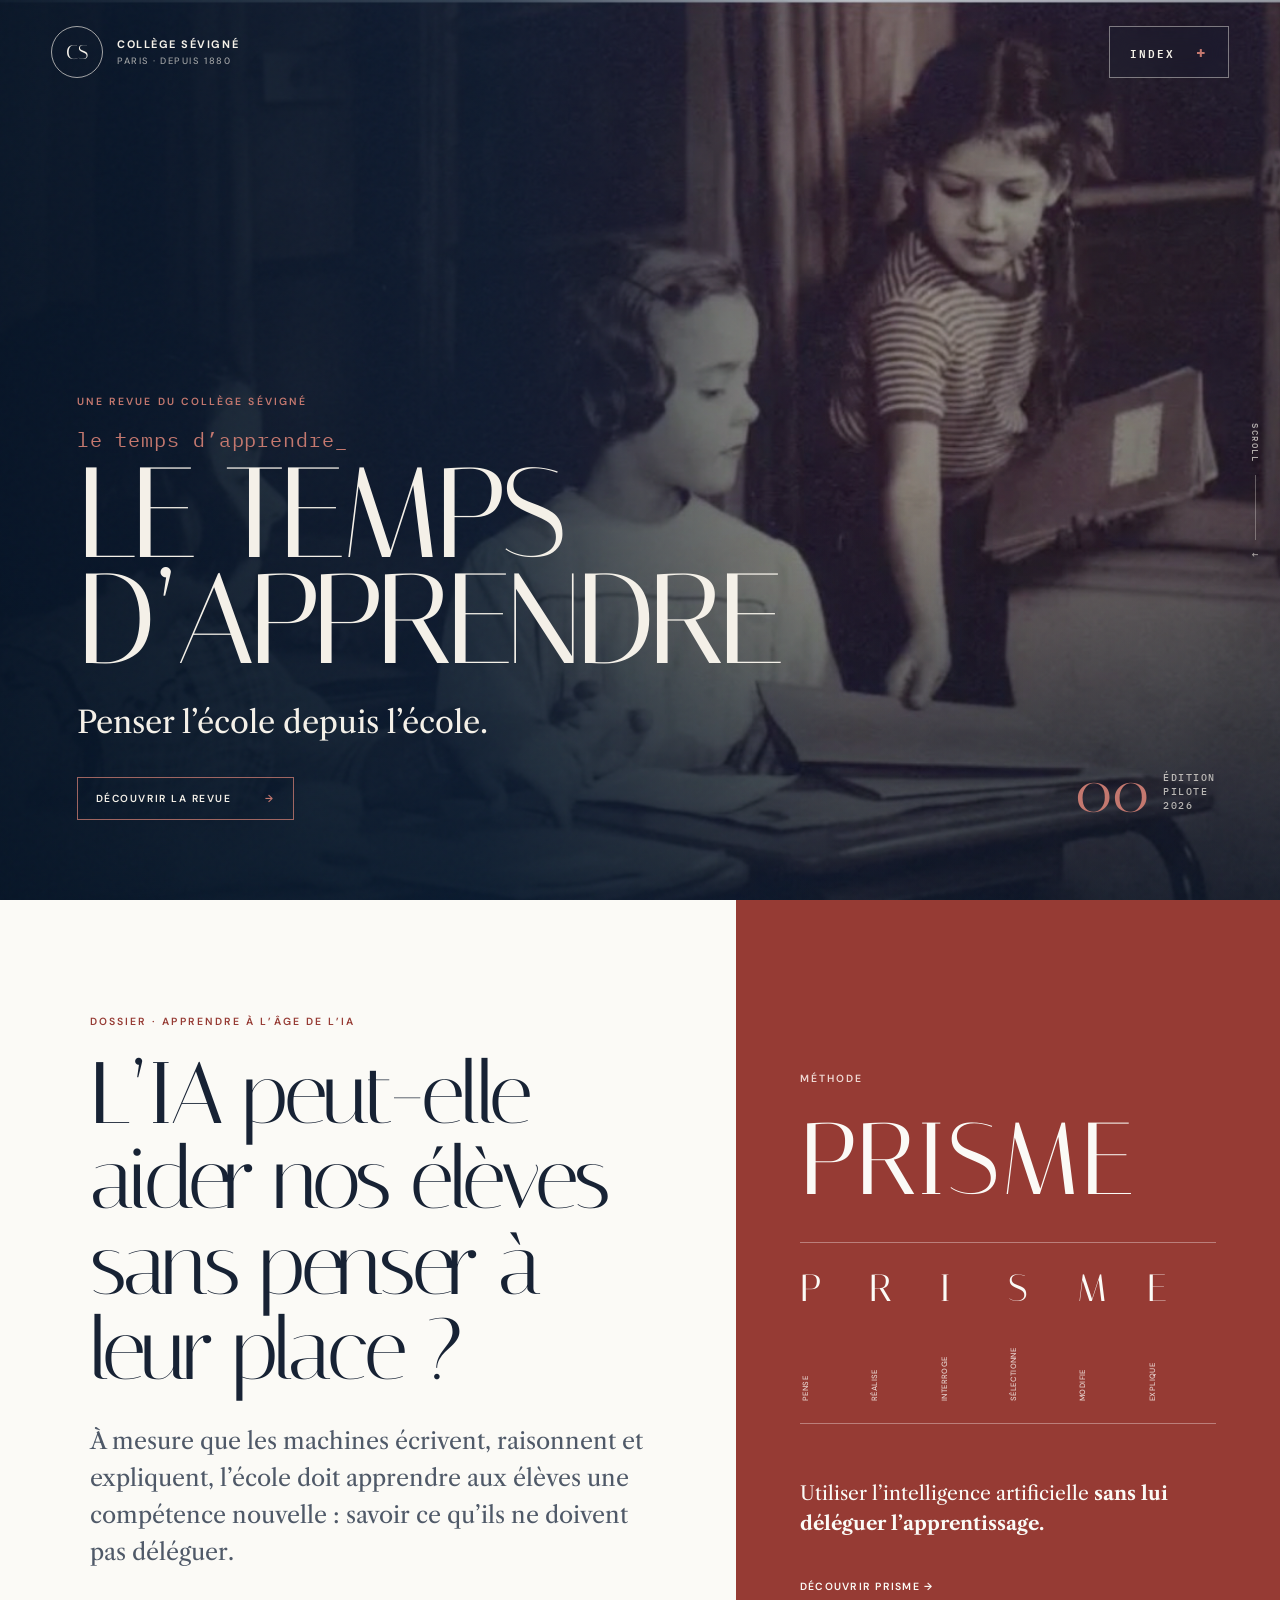
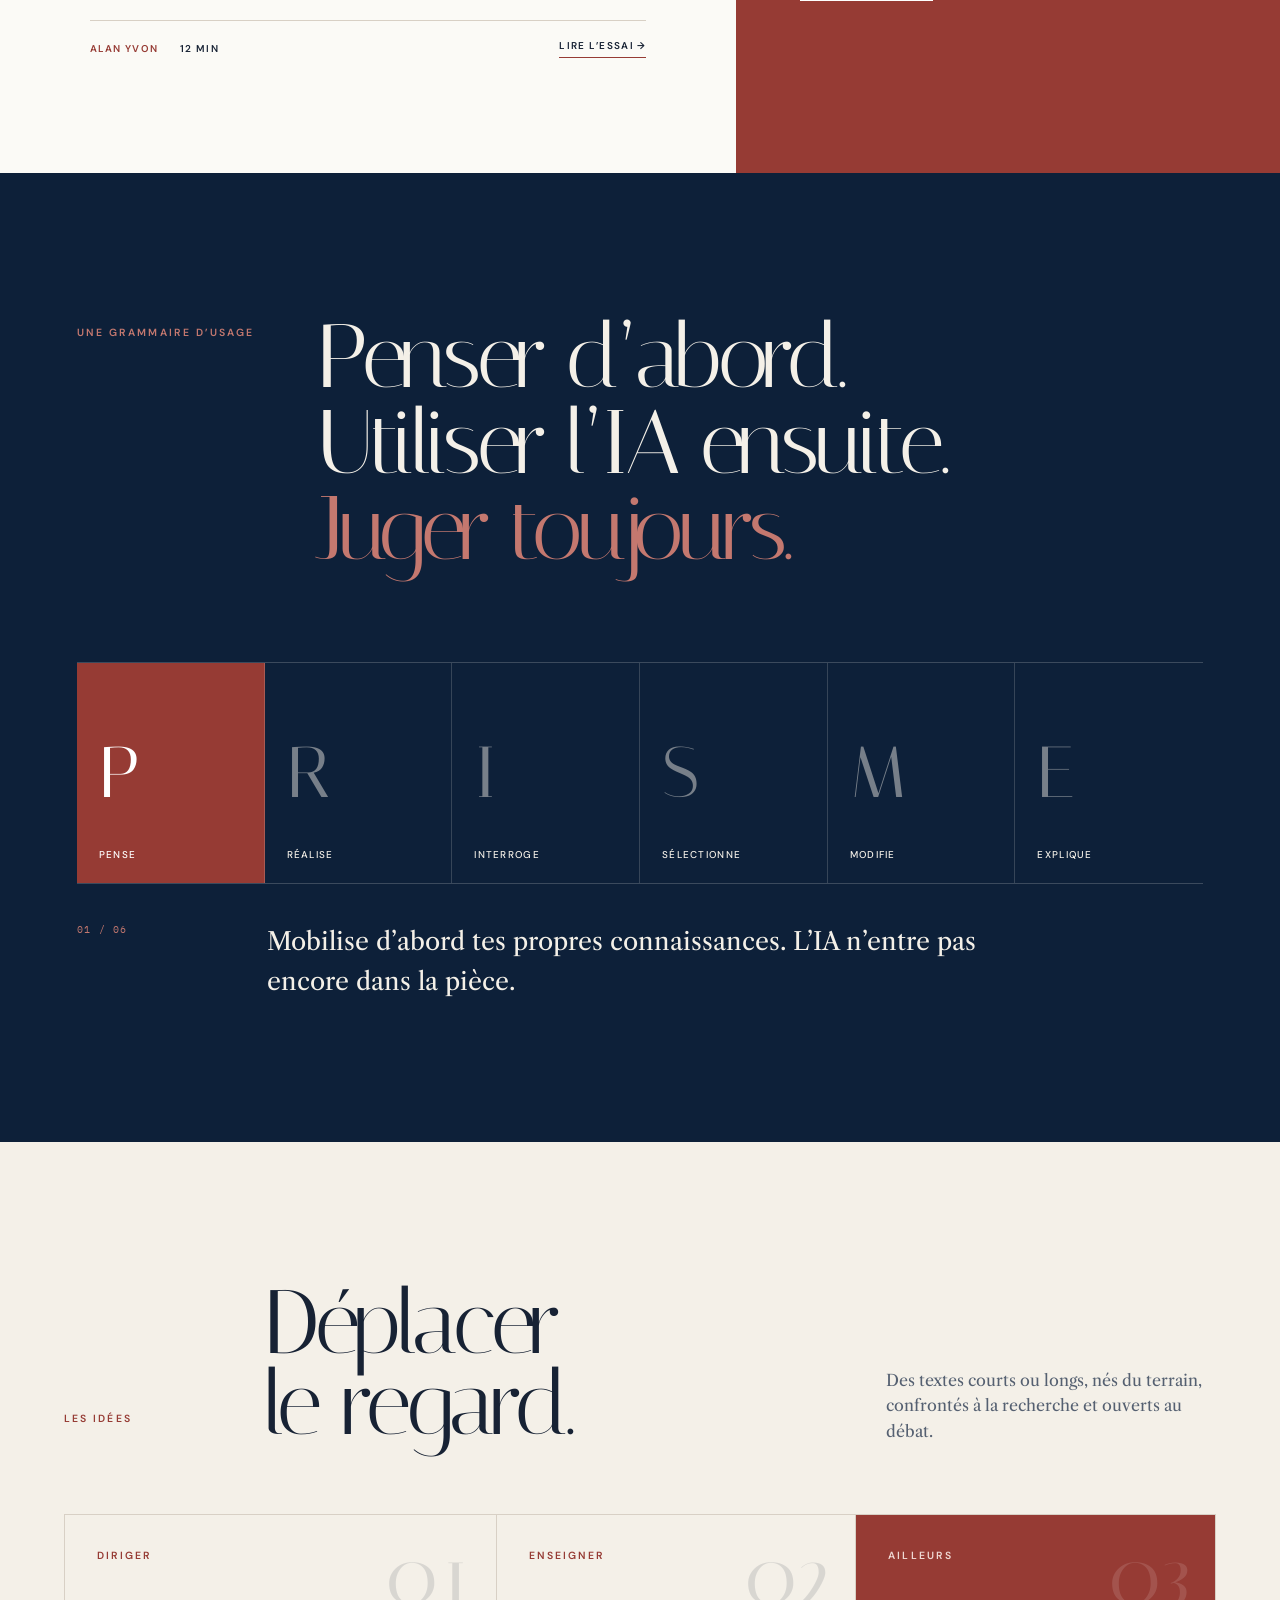
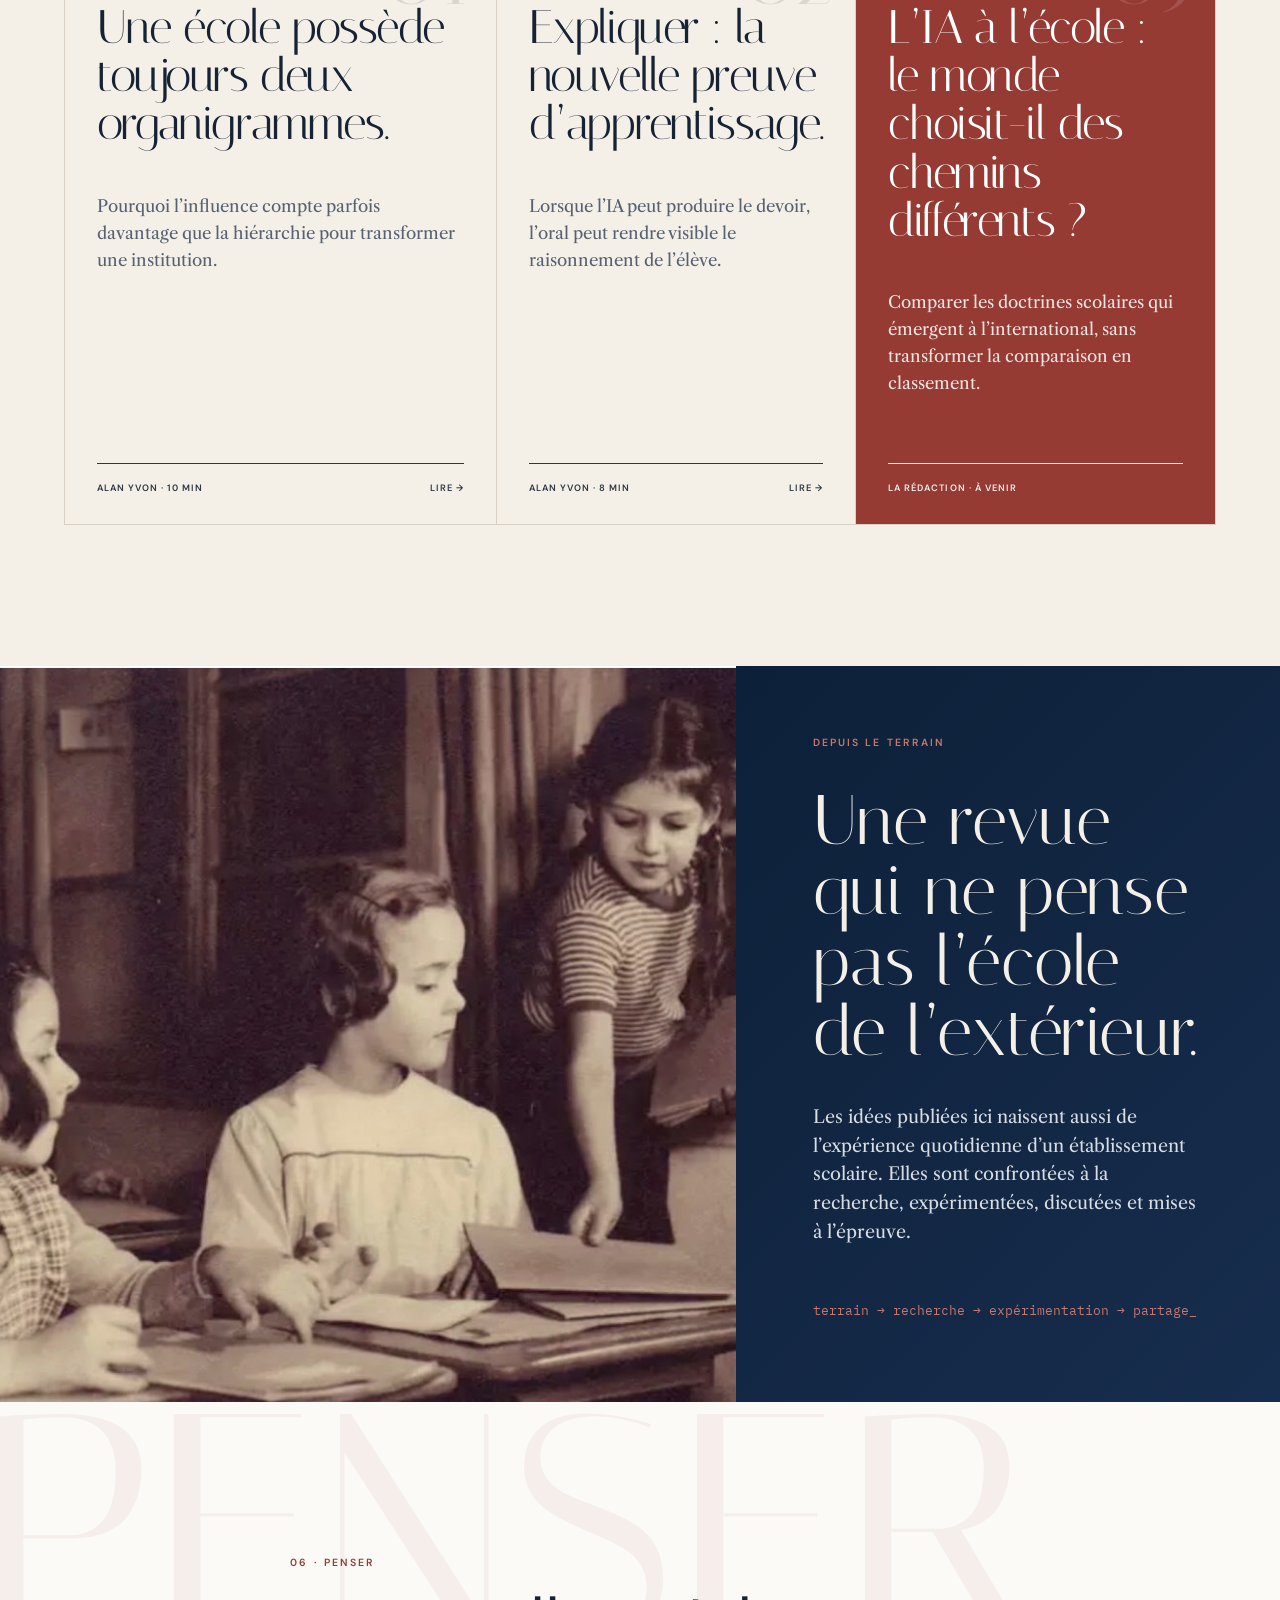
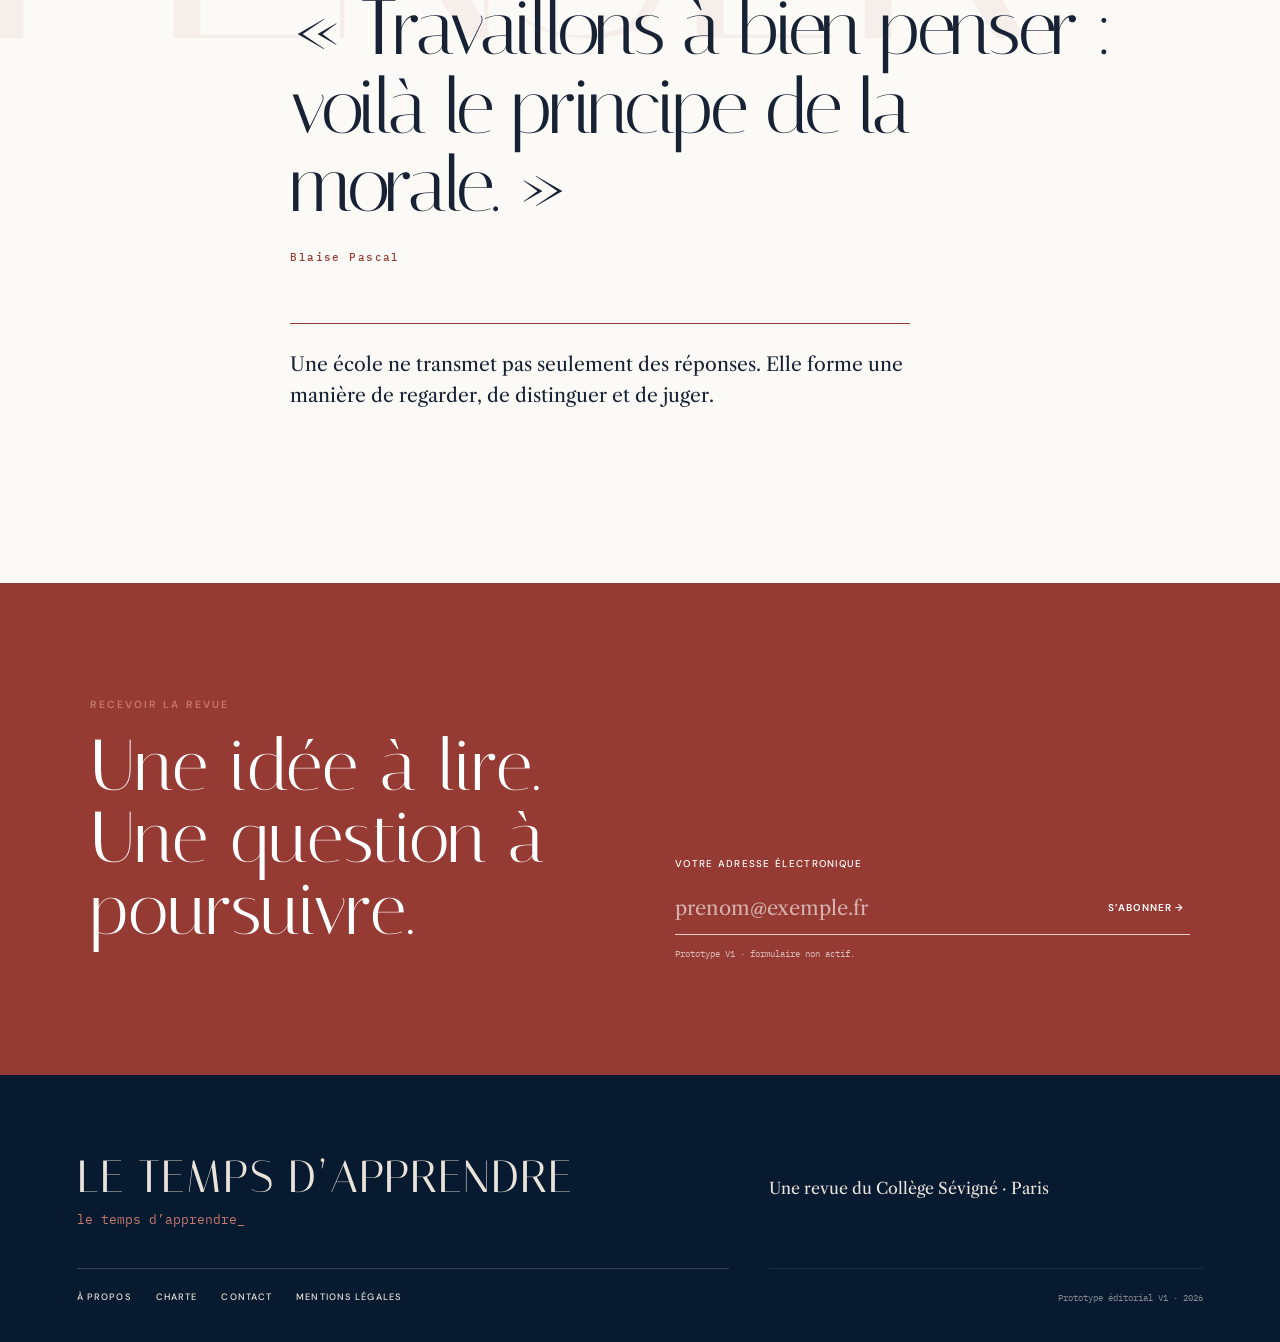
==== commit 884ddbcc: "Add files via upload" ====
--- a/index.html
+++ b/index.html
@@ -2,155 +2,181 @@
 <html lang="fr">
 <head>
   <meta charset="utf-8">
-  <meta name="viewport" content="width=device-width, initial-scale=1, viewport-fit=cover">
-  <meta name="theme-color" content="#112641">
+  <meta name="viewport" content="width=device-width,initial-scale=1,viewport-fit=cover">
+  <meta name="theme-color" content="#0d2039">
   <meta name="description" content="Le Temps d’apprendre — une revue du Collège Sévigné. Penser l’école depuis l’école.">
-  <title>Le Temps d’apprendre — V1</title>
+  <title>Le Temps d’apprendre — Collège Sévigné</title>
   <link rel="preconnect" href="https://fonts.googleapis.com">
   <link rel="preconnect" href="https://fonts.gstatic.com" crossorigin>
   <link href="https://fonts.googleapis.com/css2?family=DM+Sans:wght@400;500;600&family=IBM+Plex+Mono:ital,wght@0,400;0,500;1,400&family=Italiana&family=Libre+Caslon+Text:ital,wght@0,400;0,700;1,400&display=swap" rel="stylesheet">
-  <link rel="stylesheet" href="revue.css">
+  <link rel="stylesheet" href="styles.css">
 </head>
 <body>
 <a class="skip" href="#main">Aller au contenu</a>
-<header class="masthead">
-  <a class="school" href="#top" aria-label="Accueil">
+
+<header class="site-header" id="top">
+  <a class="school-brand" href="#top" aria-label="Accueil">
     <span class="monogram">CS</span>
-    <span class="school-copy"><strong>COLLÈGE SÉVIGNÉ</strong><small>Paris · depuis 1880</small></span>
+    <span class="school-name"><strong>COLLÈGE SÉVIGNÉ</strong><small>PARIS · DEPUIS 1880</small></span>
   </a>
-  <div class="issue">N° 00 · ÉDITION PILOTE · 2026</div>
-  <button class="index-button" aria-expanded="false" aria-controls="index-panel">INDEX <span>+</span></button>
+  <button class="index-button" type="button" aria-expanded="false" aria-controls="index-panel">INDEX <b>+</b></button>
 </header>
 
-<aside id="index-panel" class="index-panel" aria-hidden="true">
-  <button class="close-index" aria-label="Fermer">×</button>
-  <p class="mono gold">TABLE DES MATIÈRES</p>
-  <nav>
-    <a href="#apprendre"><span>01</span><b>APPRENDRE</b><em>Cognition · évaluation</em></a>
-    <a href="#enseigner"><span>02</span><b>ENSEIGNER</b><em>Pratiques · métier</em></a>
-    <a href="#transformer"><span>03</span><b>TRANSFORMER</b><em>IA · innovation</em></a>
-    <a href="#diriger"><span>04</span><b>DIRIGER</b><em>Leadership · culture</em></a>
-    <a href="#ailleurs"><span>05</span><b>AILLEURS</b><em>International</em></a>
-    <a href="#penser"><span>06</span><b>PENSER</b><em>Philosophie · finalités</em></a>
+<div class="index-panel" id="index-panel" aria-hidden="true">
+  <div class="index-toolbar">
+    <span>TABLE DES MATIÈRES</span>
+    <button class="index-close" type="button" aria-label="Fermer l’index">×</button>
+  </div>
+  <nav class="index-nav" aria-label="Index de la revue">
+    <a href="#dossier"><span>01</span><strong>APPRENDRE</strong><em>Cognition · évaluation</em></a>
+    <a href="#articles"><span>02</span><strong>ENSEIGNER</strong><em>Pratiques · métier</em></a>
+    <a href="#prisme"><span>03</span><strong>TRANSFORMER</strong><em>IA · innovation</em></a>
+    <a href="#articles"><span>04</span><strong>DIRIGER</strong><em>Leadership · culture</em></a>
+    <a href="#ailleurs"><span>05</span><strong>AILLEURS</strong><em>International</em></a>
+    <a href="#penser"><span>06</span><strong>PENSER</strong><em>Philosophie · finalités</em></a>
   </nav>
   <p class="index-signature">le temps d’apprendre_</p>
-</aside>
+</div>
 
 <main id="main">
-  <section id="top" class="hero">
-    <div class="hero-grid" aria-hidden="true"></div>
-    <div class="prism-lines" aria-hidden="true">
-      <i></i><i></i><i></i><i></i><i></i><i></i>
+  <section class="hero" aria-labelledby="hero-title">
+    <video class="hero-film" autoplay muted loop playsinline preload="metadata" poster="hero-poster.jpg" aria-hidden="true">
+      <source src="hero-film.mp4" type="video/mp4">
+    </video>
+    <div class="hero-fallback" aria-hidden="true"></div>
+    <div class="hero-shade" aria-hidden="true"></div>
+    <div class="hero-grain" aria-hidden="true"></div>
+
+    <div class="hero-copy">
+      <p class="eyebrow light">UNE REVUE DU COLLÈGE SÉVIGNÉ</p>
+      <p class="typed-brand">le temps d’apprendre<span>_</span></p>
+      <h1 id="hero-title">LE TEMPS<br>D’APPRENDRE</h1>
+      <p class="hero-tagline">Penser l’école depuis l’école.</p>
+      <a class="outline-cta" href="#dossier">DÉCOUVRIR LA REVUE <span>→</span></a>
     </div>
-    <div class="hero-brand">
-      <p class="eyebrow">UNE REVUE DU COLLÈGE SÉVIGNÉ</p>
-      <h1>LE TEMPS<br>D’APPRENDRE</h1>
-      <p class="typewriter">le temps d’apprendre<span>_</span></p>
-      <p class="tagline">Penser l’école depuis l’école.</p>
+
+    <div class="hero-issue">
+      <span>00</span>
+      <p>ÉDITION<br>PILOTE<br>2026</p>
     </div>
-    <article class="hero-story">
-      <p class="story-label">DOSSIER · APPRENDRE À L’ÂGE DE L’IA</p>
-      <h2>L’IA peut-elle aider nos élèves sans penser à leur place&nbsp;?</h2>
-      <p>À mesure que les machines savent écrire, raisonner et expliquer, l’école doit apprendre aux élèves ce qu’ils ne doivent pas déléguer.</p>
-      <a href="article-ia.html">Lire l’essai →</a>
-    </article>
-    <div class="edition-stamp"><span>V1</span><small>ÉDITION<br>FONDATRICE</small></div>
-    <a class="scroll" href="#apprendre" aria-label="Continuer">↓</a>
+
+    <a class="scroll-cue" href="#dossier" aria-label="Descendre vers le dossier">SCROLL <i></i> ↓</a>
   </section>
 
-  <section id="apprendre" class="question reveal">
-    <p class="section-num">01 · APPRENDRE</p>
-    <h2>Que reste-t-il à l’élève<br>quand la machine sait répondre&nbsp;?</h2>
-    <p>Une responsabilité nouvelle&nbsp;: <strong>rester l’auteur de son apprentissage.</strong></p>
+  <section class="dossier" id="dossier">
+    <article class="dossier-story">
+      <p class="eyebrow">DOSSIER · APPRENDRE À L’ÂGE DE L’IA</p>
+      <h2>L’IA peut-elle aider nos élèves sans penser à leur place&nbsp;?</h2>
+      <p class="standfirst">À mesure que les machines écrivent, raisonnent et expliquent, l’école doit apprendre aux élèves une compétence nouvelle&nbsp;: savoir ce qu’ils ne doivent pas déléguer.</p>
+      <div class="story-footer"><span>ALAN YVON</span><span>12 MIN</span><a href="article-ia.html">LIRE L’ESSAI →</a></div>
+    </article>
+
+    <aside class="prisme-card" id="prisme">
+      <p class="eyebrow pale">MÉTHODE</p>
+      <h2>PRISME</h2>
+      <div class="prisme-mini" aria-label="Étapes de la méthode PRISME">
+        <div><b>P</b><span>PENSE</span></div>
+        <div><b>R</b><span>RÉALISE</span></div>
+        <div><b>I</b><span>INTERROGE</span></div>
+        <div><b>S</b><span>SÉLECTIONNE</span></div>
+        <div><b>M</b><span>MODIFIE</span></div>
+        <div><b>E</b><span>EXPLIQUE</span></div>
+      </div>
+      <p>Utiliser l’intelligence artificielle <strong>sans lui déléguer l’apprentissage.</strong></p>
+      <a href="article-ia.html#prisme-detail">DÉCOUVRIR PRISME →</a>
+    </aside>
   </section>
 
-  <section id="transformer" class="prisme reveal">
-    <header>
-      <p class="section-num">03 · TRANSFORMER</p>
-      <p class="mono gold">UNE MÉTHODE DE LITTÉRATIE COGNITIVE DE L’IA</p>
-      <h2>PRISME</h2>
-      <p class="prisme-lead">Utiliser l’intelligence artificielle <em>sans lui déléguer l’apprentissage.</em></p>
-    </header>
-    <div class="prisme-grid" aria-label="Méthode PRISME">
-      <button class="prisme-card active" data-step="0"><span>P</span><h3>PENSE</h3><p>Mobilise d’abord tes propres connaissances.</p></button>
-      <button class="prisme-card" data-step="1"><span>R</span><h3>RÉALISE</h3><p>Produis une première réponse sans IA.</p></button>
-      <button class="prisme-card" data-step="2"><span>I</span><h3>INTERROGE</h3><p>Questionne, explique, contredis ou teste avec l’IA.</p></button>
-      <button class="prisme-card" data-step="3"><span>S</span><h3>SÉLECTIONNE</h3><p>Juge ce qui est juste, faux, pertinent ou vérifiable.</p></button>
-      <button class="prisme-card" data-step="4"><span>M</span><h3>MODIFIE</h3><p>Améliore toi-même ton travail.</p></button>
-      <button class="prisme-card" data-step="5"><span>E</span><h3>EXPLIQUE</h3><p>Sans IA, restitue et prouve que tu as compris.</p></button>
+  <section class="prisme-experience" aria-labelledby="prisme-title">
+    <div class="prisme-heading">
+      <p class="eyebrow light">UNE GRAMMAIRE D’USAGE</p>
+      <h2 id="prisme-title">Penser d’abord.<br>Utiliser l’IA ensuite.<br><em>Juger toujours.</em></h2>
     </div>
-    <div class="prisme-focus" aria-live="polite">
-      <span>ÉTAPE 01</span>
-      <blockquote>Avant de demander à la machine, commence par produire quelque chose qui t’appartient.</blockquote>
+    <div class="prisme-steps" role="list">
+      <button class="p-step active" type="button" data-step="0" role="listitem"><span>P</span><b>PENSE</b></button>
+      <button class="p-step" type="button" data-step="1" role="listitem"><span>R</span><b>RÉALISE</b></button>
+      <button class="p-step" type="button" data-step="2" role="listitem"><span>I</span><b>INTERROGE</b></button>
+      <button class="p-step" type="button" data-step="3" role="listitem"><span>S</span><b>SÉLECTIONNE</b></button>
+      <button class="p-step" type="button" data-step="4" role="listitem"><span>M</span><b>MODIFIE</b></button>
+      <button class="p-step" type="button" data-step="5" role="listitem"><span>E</span><b>EXPLIQUE</b></button>
     </div>
-    <a class="prisme-link" href="article-ia.html">Lire le manifeste PRISME →</a>
+    <div class="step-reading" aria-live="polite">
+      <span class="step-num">01 / 06</span>
+      <p class="step-text">Mobilise d’abord tes propres connaissances. L’IA n’entre pas encore dans la pièce.</p>
+    </div>
   </section>
 
-  <section id="diriger" class="stories reveal">
-    <header>
-      <p class="section-num dark">LES IDÉES</p>
-      <h2>Trois questions<br>pour déplacer le regard.</h2>
-    </header>
-    <div class="stories-grid">
-      <article class="story-primary">
-        <p class="mono gold">DIRIGER · 8 MIN</p>
-        <h3>Une école possède toujours deux organigrammes.</h3>
-        <p>Le premier dit qui dirige. Le second révèle qui influence. Transformer une institution exige de connaître les deux.</p>
-        <a href="article-organigrammes.html">Lire →</a>
+  <section class="articles" id="articles">
+    <div class="section-intro">
+      <p class="eyebrow">LES IDÉES</p>
+      <h2>Déplacer<br>le regard.</h2>
+      <p>Des textes courts ou longs, nés du terrain, confrontés à la recherche et ouverts au débat.</p>
+    </div>
+    <div class="article-grid">
+      <article class="article-card dominant">
+        <div class="number">01</div>
+        <p class="eyebrow">DIRIGER</p>
+        <h3><a href="article-organigrammes.html">Une école possède toujours deux organigrammes.</a></h3>
+        <p>Pourquoi l’influence compte parfois davantage que la hiérarchie pour transformer une institution.</p>
+        <footer><span>ALAN YVON · 10 MIN</span><a href="article-organigrammes.html">LIRE →</a></footer>
       </article>
-      <article id="enseigner">
-        <p class="mono gold">ÉVALUER · 6 MIN</p>
-        <h3>Expliquer&nbsp;: la nouvelle preuve d’apprentissage.</h3>
-        <p>Lorsque l’IA peut produire le devoir, l’oral court peut rendre visible le raisonnement de l’élève.</p>
-        <a href="article-expliquer.html">Lire →</a>
+      <article class="article-card">
+        <div class="number">02</div>
+        <p class="eyebrow">ENSEIGNER</p>
+        <h3><a href="article-expliquer.html">Expliquer&nbsp;: la nouvelle preuve d’apprentissage.</a></h3>
+        <p>Lorsque l’IA peut produire le devoir, l’oral peut rendre visible le raisonnement de l’élève.</p>
+        <footer><span>ALAN YVON · 8 MIN</span><a href="article-expliquer.html">LIRE →</a></footer>
       </article>
-      <article id="ailleurs">
-        <p class="mono gold">AILLEURS · À VENIR</p>
+      <article class="article-card tinted" id="ailleurs">
+        <div class="number">03</div>
+        <p class="eyebrow pale">AILLEURS</p>
         <h3>L’IA à l’école&nbsp;: le monde choisit-il des chemins différents&nbsp;?</h3>
-        <p>Interdire, encadrer, généraliser&nbsp;: comparer les doctrines qui émergent à l’international.</p>
-        <span class="coming">DOSSIER EN PRÉPARATION</span>
+        <p>Comparer les doctrines scolaires qui émergent à l’international, sans transformer la comparaison en classement.</p>
+        <footer><span>LA RÉDACTION · À VENIR</span></footer>
       </article>
     </div>
   </section>
 
-  <section class="terrain reveal">
-    <div class="terrain-index">04</div>
-    <div>
-      <p class="section-num">DEPUIS LE TERRAIN</p>
-      <h2>Une revue qui ne pense pas l’école de l’extérieur.</h2>
-      <p>Les idées publiées ici naissent de l’expérience quotidienne d’un établissement scolaire. Elles sont confrontées à la recherche, discutées, expérimentées et mises à l’épreuve.</p>
-      <p class="typewriter terrain-type">terrain → recherche → expérimentation → partage_</p>
+  <section class="terrain" aria-labelledby="terrain-title">
+    <div class="terrain-image" aria-hidden="true"></div>
+    <div class="terrain-content">
+      <p class="eyebrow light">DEPUIS LE TERRAIN</p>
+      <h2 id="terrain-title">Une revue qui ne pense pas l’école de l’extérieur.</h2>
+      <p>Les idées publiées ici naissent aussi de l’expérience quotidienne d’un établissement scolaire. Elles sont confrontées à la recherche, expérimentées, discutées et mises à l’épreuve.</p>
+      <p class="type-line">terrain → recherche → expérimentation → partage_</p>
     </div>
   </section>
 
-  <section id="penser" class="think reveal">
-    <div class="giant">PENSER</div>
-    <div class="think-copy">
-      <p class="section-num">06 · PENSER</p>
+  <section class="penser" id="penser">
+    <div class="ghost-word" aria-hidden="true">PENSER</div>
+    <div class="penser-copy">
+      <p class="eyebrow">06 · PENSER</p>
       <blockquote>«&nbsp;Travaillons à bien penser&nbsp;: voilà le principe de la morale.&nbsp;»</blockquote>
-      <p class="author">Blaise Pascal</p>
+      <cite>Blaise Pascal</cite>
       <p>Une école ne transmet pas seulement des réponses. Elle forme une manière de regarder, de distinguer et de juger.</p>
     </div>
   </section>
 
-  <section class="newsletter reveal">
+  <section class="newsletter">
     <div>
-      <p class="section-num dark">RECEVOIR LA REVUE</p>
+      <p class="eyebrow light">RECEVOIR LA REVUE</p>
       <h2>Une idée à lire.<br>Une question à poursuivre.</h2>
     </div>
-    <form onsubmit="return false">
-      <label for="email">Votre adresse électronique</label>
-      <div class="email-row"><input id="email" type="email" placeholder="prenom@exemple.fr"><button type="submit">S’ABONNER →</button></div>
-      <small>V1 · formulaire de démonstration non actif.</small>
+    <form class="newsletter-form" onsubmit="return false">
+      <label for="mail">Votre adresse électronique</label>
+      <div><input id="mail" type="email" placeholder="prenom@exemple.fr"><button type="submit">S’ABONNER →</button></div>
+      <small>Prototype V1 · formulaire non actif.</small>
     </form>
   </section>
 </main>
 
-<footer>
-  <div><strong>LE TEMPS D’APPRENDRE</strong><span class="typewriter small">le temps d’apprendre</span></div>
+<footer class="site-footer">
+  <div class="footer-title"><strong>LE TEMPS D’APPRENDRE</strong><span>le temps d’apprendre_</span></div>
   <p>Une revue du Collège Sévigné · Paris</p>
-  <small>Édition fondatrice V1 · 2026</small>
+  <nav><a href="#">À PROPOS</a><a href="#">CHARTE</a><a href="#">CONTACT</a><a href="#">MENTIONS LÉGALES</a></nav>
+  <small>Prototype éditorial V1 · 2026</small>
 </footer>
-<script src="revue.js"></script>
+
+<script src="app.js"></script>
 </body>
 </html>
--- a/styles.css
+++ b/styles.css
@@ -0,0 +1,65 @@
+:root{
+  --navy:#0d2039;
+  --navy2:#112641;
+  --ivory:#f4f0e8;
+  --paper:#fbfaf6;
+  --ink:#172234;
+  --red:#963b34;
+  --red-soft:#c4786f;
+  --muted:#697386;
+  --line:#d8d0c5;
+  --serif:"Libre Caslon Text",Georgia,serif;
+  --display:"Italiana",Georgia,serif;
+  --sans:"DM Sans",Arial,sans-serif;
+  --mono:"IBM Plex Mono",monospace;
+}
+*{box-sizing:border-box}
+html{scroll-behavior:smooth;background:var(--navy)}
+body{margin:0;background:var(--ivory);color:var(--ink);font-family:var(--serif);line-height:1.6;overflow-x:hidden}
+a{color:inherit}button,input{font:inherit}.skip{position:absolute;left:-9999px;top:1rem}.skip:focus{left:1rem;z-index:999;background:var(--paper);padding:.8rem 1rem}
+
+.site-header{position:absolute;z-index:50;top:0;left:0;right:0;display:flex;align-items:center;justify-content:space-between;padding:26px clamp(20px,4vw,62px);color:var(--ivory)}
+.school-brand{display:flex;align-items:center;gap:14px;text-decoration:none}.monogram{width:52px;height:52px;border:1px solid rgba(244,240,232,.65);border-radius:50%;display:grid;place-items:center;font-family:var(--display);font-size:1.25rem}.school-name{display:flex;flex-direction:column;font:500 .68rem/1.35 var(--sans);letter-spacing:.14em}.school-name small{opacity:.62;font-size:.58rem;margin-top:3px}
+.index-button{border:1px solid rgba(244,240,232,.45);color:var(--ivory);background:rgba(13,32,57,.16);backdrop-filter:blur(10px);padding:15px 20px;font:600 .67rem var(--mono);letter-spacing:.18em;cursor:pointer}.index-button b{color:var(--red-soft);margin-left:12px;font-size:1rem}.index-button:hover{background:rgba(13,32,57,.48)}
+.index-panel{position:fixed;z-index:100;inset:0;background:var(--navy);color:var(--ivory);padding:clamp(22px,5vw,70px);transform:translateY(-104%);transition:transform .55s cubic-bezier(.2,.8,.2,1);overflow:auto}.index-panel.open{transform:translateY(0)}.index-toolbar{display:flex;justify-content:space-between;border-bottom:1px solid rgba(244,240,232,.2);padding-bottom:18px;font:500 .65rem var(--mono);letter-spacing:.17em;color:var(--red-soft)}.index-close{border:0;background:none;color:var(--ivory);font:300 2.2rem/1 var(--sans);cursor:pointer}.index-nav{max-width:1200px;margin:45px auto}.index-nav a{display:grid;grid-template-columns:70px minmax(0,1fr) 260px;gap:24px;align-items:baseline;text-decoration:none;border-bottom:1px solid rgba(244,240,232,.18);padding:18px 0}.index-nav a span{font:400 .7rem var(--mono);color:var(--red-soft)}.index-nav a strong{font:400 clamp(2.3rem,5vw,5.4rem)/1 var(--display);letter-spacing:-.03em}.index-nav a em{font:400 .9rem var(--mono);opacity:.55}.index-signature{max-width:1200px;margin:35px auto 0;font:400 1rem var(--mono);color:var(--red-soft)}
+
+.hero{position:relative;min-height:100svh;background:var(--navy);color:var(--ivory);display:flex;align-items:flex-end;overflow:hidden}
+.hero-film,.hero-fallback,.hero-shade,.hero-grain{position:absolute;inset:0;width:100%;height:100%}.hero-film{object-fit:cover;object-position:center 48%;z-index:0}.hero-fallback{z-index:-1;background:url('hero-poster.jpg') center/cover no-repeat}.hero-shade{z-index:1;background:linear-gradient(90deg,rgba(7,21,39,.96) 0%,rgba(9,27,48,.82) 38%,rgba(10,27,48,.28) 67%,rgba(9,22,38,.43) 100%),linear-gradient(0deg,rgba(7,20,36,.72) 0%,transparent 45%)}
+.hero-grain{z-index:2;opacity:.15;pointer-events:none;background-image:url("data:image/svg+xml,%3Csvg viewBox='0 0 180 180' xmlns='http://www.w3.org/2000/svg'%3E%3Cfilter id='n'%3E%3CfeTurbulence type='fractalNoise' baseFrequency='.92' numOctaves='2' stitchTiles='stitch'/%3E%3C/filter%3E%3Crect width='100%25' height='100%25' filter='url(%23n)' opacity='.45'/%3E%3C/svg%3E");mix-blend-mode:soft-light}
+.hero-copy{position:relative;z-index:4;width:min(1050px,76vw);padding:160px clamp(24px,6vw,88px) 80px}.eyebrow{margin:0 0 18px;font:600 .65rem/1.35 var(--sans);letter-spacing:.2em;text-transform:uppercase;color:var(--red)}.eyebrow.light{color:var(--red-soft)}.eyebrow.pale{color:#efd8d3}.typed-brand{margin:0 0 8px;font:400 clamp(.9rem,1.6vw,1.25rem)/1.3 var(--mono);letter-spacing:.045em;color:var(--red-soft)}.typed-brand span{animation:blink 1s steps(1,end) infinite}.hero h1{margin:0;font:400 clamp(4.8rem,10vw,10.8rem)/.83 var(--display);letter-spacing:-.052em}.hero-tagline{font:400 clamp(1.3rem,2.4vw,2.1rem)/1.35 var(--serif);margin:28px 0 0;max-width:540px}.outline-cta{display:inline-flex;align-items:center;gap:34px;margin-top:34px;border:1px solid rgba(196,120,111,.8);padding:14px 18px;text-decoration:none;font:600 .64rem var(--sans);letter-spacing:.15em}.outline-cta span{color:var(--red-soft)}.outline-cta:hover{background:var(--red);border-color:var(--red)}
+.hero-issue{position:absolute;z-index:4;right:clamp(26px,5vw,76px);bottom:78px;display:flex;align-items:flex-start;gap:12px;color:rgba(244,240,232,.72);font:500 .61rem/1.45 var(--mono);letter-spacing:.16em}.hero-issue>span{font:400 3.6rem/1 var(--display);color:var(--red-soft)}.hero-issue p{margin:.4rem 0 0}.scroll-cue{position:absolute;z-index:4;right:19px;top:47%;writing-mode:vertical-rl;text-decoration:none;font:500 .55rem var(--mono);letter-spacing:.18em;display:flex;align-items:center;gap:12px;opacity:.68}.scroll-cue i{display:block;width:1px;height:65px;background:rgba(244,240,232,.48)}
+
+.dossier{display:grid;grid-template-columns:minmax(0,1.15fr) minmax(360px,.85fr);background:var(--paper)}.dossier-story{padding:clamp(70px,9vw,130px) clamp(24px,7vw,105px)}.dossier-story h2{margin:.25em 0 .34em;font:400 clamp(3.5rem,6.8vw,7.2rem)/.98 var(--display);letter-spacing:-.045em}.standfirst{max-width:750px;font-size:clamp(1.1rem,2vw,1.45rem);color:#4f5968}.story-footer{display:flex;gap:22px;align-items:center;margin-top:50px;padding-top:18px;border-top:1px solid var(--line);font:600 .62rem var(--sans);letter-spacing:.13em}.story-footer span:first-child{color:var(--red)}.story-footer a{margin-left:auto;text-decoration:none;border-bottom:1px solid var(--red);padding-bottom:5px}
+.prisme-card{background:var(--red);color:var(--paper);padding:clamp(65px,8vw,120px) clamp(26px,5vw,70px);display:flex;flex-direction:column;justify-content:center}.prisme-card h2{font:400 clamp(4.8rem,8vw,8rem)/.9 var(--display);margin:.1em 0 .35em}.prisme-mini{display:grid;grid-template-columns:repeat(6,1fr);border-top:1px solid rgba(255,255,255,.35);border-bottom:1px solid rgba(255,255,255,.35);padding:22px 0;margin-bottom:34px}.prisme-mini div{min-width:0}.prisme-mini b{display:block;font:400 clamp(1.8rem,3vw,3rem) var(--display)}.prisme-mini span{display:block;font:500 .48rem var(--sans);letter-spacing:.05em;writing-mode:vertical-rl;transform:rotate(180deg);height:82px;margin-top:8px;opacity:.8}.prisme-card>p:not(.eyebrow){font-size:1.2rem;max-width:500px}.prisme-card>a{align-self:flex-start;margin-top:22px;text-decoration:none;border-bottom:1px solid #fff;padding-bottom:7px;font:600 .65rem var(--sans);letter-spacing:.12em}
+
+.prisme-experience{background:var(--navy);color:var(--ivory);padding:clamp(90px,11vw,155px) clamp(24px,6vw,90px)}.prisme-heading{display:grid;grid-template-columns:190px 1fr;gap:50px;max-width:1300px;margin:auto}.prisme-heading .eyebrow{padding-top:12px}.prisme-heading h2{margin:0;font:400 clamp(3.6rem,7vw,7.8rem)/.96 var(--display);letter-spacing:-.045em}.prisme-heading h2 em{color:var(--red-soft);font-style:normal}.prisme-steps{display:grid;grid-template-columns:repeat(6,1fr);max-width:1300px;margin:90px auto 0;border-top:1px solid rgba(244,240,232,.2);border-bottom:1px solid rgba(244,240,232,.2)}.p-step{position:relative;min-height:220px;border:0;border-right:1px solid rgba(244,240,232,.18);background:transparent;color:var(--ivory);cursor:pointer;text-align:left;padding:22px;transition:background .25s ease,color .25s ease}.p-step:last-child{border-right:0}.p-step span{display:block;font:400 4.5rem/1 var(--display);opacity:.46}.p-step b{position:absolute;left:22px;bottom:22px;font:500 .62rem var(--sans);letter-spacing:.13em}.p-step.active,.p-step:hover{background:var(--red);color:#fff}.p-step.active span,.p-step:hover span{opacity:1}.step-reading{max-width:1300px;margin:38px auto 0;display:grid;grid-template-columns:160px minmax(0,720px);gap:30px;align-items:start}.step-num{font:400 .65rem var(--mono);letter-spacing:.12em;color:var(--red-soft)}.step-text{font-size:clamp(1.15rem,2vw,1.55rem);margin:0}
+
+.articles{background:var(--ivory);padding:clamp(90px,11vw,150px) clamp(22px,5vw,74px)}.section-intro{display:grid;grid-template-columns:160px minmax(0,1fr) 330px;gap:40px;align-items:end;max-width:1350px;margin:auto 0 70px}.section-intro h2{margin:0;font:400 clamp(4rem,7vw,7.5rem)/.9 var(--display);letter-spacing:-.045em}.section-intro>p:last-child{margin:0;color:#556071}.article-grid{display:grid;grid-template-columns:1.2fr 1fr 1fr;max-width:1350px;margin:auto;border-top:1px solid var(--line);border-left:1px solid var(--line)}.article-card{position:relative;min-height:530px;padding:34px 32px 30px;border-right:1px solid var(--line);border-bottom:1px solid var(--line);display:flex;flex-direction:column}.article-card.dominant{min-height:610px}.article-card.tinted{background:var(--red);color:#fff}.article-card .number{position:absolute;right:24px;top:12px;font:400 5.2rem var(--display);opacity:.12}.article-card h3{margin:.45em 0 .6em;font:400 clamp(2.4rem,3.7vw,4.4rem)/1.02 var(--display);letter-spacing:-.03em}.article-card h3 a{text-decoration:none}.article-card>p:not(.eyebrow){font-size:1.05rem;color:#586171;max-width:430px}.article-card.tinted>p:not(.eyebrow){color:#f0e4e1}.article-card footer{margin-top:auto;padding-top:18px;border-top:1px solid currentColor;display:flex;justify-content:space-between;gap:20px;font:600 .58rem var(--sans);letter-spacing:.11em;opacity:.9}.article-card footer a{text-decoration:none}
+
+.terrain{position:relative;min-height:720px;background:var(--navy);color:var(--ivory);display:grid;grid-template-columns:1.15fr .85fr;overflow:hidden}.terrain-image{background:url('hero-poster.jpg') center/cover no-repeat;filter:sepia(.15) contrast(1.05);min-height:720px}.terrain-content{display:flex;flex-direction:column;justify-content:center;padding:70px clamp(30px,6vw,90px);background:linear-gradient(135deg,var(--navy),#172d4d)}.terrain-content h2{font:400 clamp(3rem,5.5vw,6rem)/1 var(--display);margin:.25em 0}.terrain-content>p:not(.eyebrow,.type-line){font-size:1.12rem;max-width:540px;color:#d8dce3}.type-line{margin-top:38px;font:400 .82rem var(--mono);color:var(--red-soft)}
+
+.penser{position:relative;background:var(--paper);min-height:720px;padding:clamp(100px,12vw,170px) clamp(24px,7vw,110px);overflow:hidden}.ghost-word{position:absolute;left:-2vw;top:0;font:400 clamp(10rem,25vw,28rem)/.8 var(--display);color:rgba(150,59,52,.06);white-space:nowrap}.penser-copy{position:relative;max-width:900px;margin-left:auto}.penser-copy blockquote{font:400 clamp(3.6rem,6vw,6.7rem)/1.02 var(--display);letter-spacing:-.04em;margin:.25em 0}.penser-copy cite{font:500 .68rem var(--mono);color:var(--red);font-style:normal;letter-spacing:.13em}.penser-copy>p:last-child{max-width:620px;margin-top:54px;padding-top:25px;border-top:1px solid var(--red);font-size:1.2rem}
+
+.newsletter{display:grid;grid-template-columns:1fr 1fr;gap:70px;background:var(--red);color:#fff;padding:clamp(70px,9vw,120px) clamp(24px,7vw,110px)}.newsletter h2{font:400 clamp(3.2rem,5.6vw,6rem)/1 var(--display);margin:.2em 0}.newsletter-form{align-self:end}.newsletter-form label{display:block;font:500 .62rem var(--sans);letter-spacing:.13em;text-transform:uppercase;margin-bottom:12px}.newsletter-form>div{display:flex;border-bottom:1px solid rgba(255,255,255,.75)}.newsletter-form input{flex:1;border:0;background:transparent;color:#fff;padding:14px 0;font:400 1.25rem var(--serif);outline:0;min-width:0}.newsletter-form input::placeholder{color:rgba(255,255,255,.6)}.newsletter-form button{border:0;background:transparent;color:#fff;font:600 .62rem var(--sans);letter-spacing:.1em;cursor:pointer}.newsletter-form small{display:block;margin-top:12px;opacity:.65;font:400 .58rem var(--mono)}
+
+.site-footer{background:#081a30;color:#e9e3da;padding:75px clamp(24px,6vw,90px) 38px;display:grid;grid-template-columns:1.2fr .8fr;gap:40px}.footer-title{display:flex;flex-direction:column}.footer-title strong{font:400 clamp(2rem,3.5vw,4rem) var(--display);letter-spacing:.02em}.footer-title span{font:400 .8rem var(--mono);color:var(--red-soft);margin-top:8px}.site-footer>p{align-self:center;font-size:1rem}.site-footer nav{display:flex;gap:24px;flex-wrap:wrap;border-top:1px solid rgba(255,255,255,.18);padding-top:22px}.site-footer nav a{font:500 .58rem var(--sans);letter-spacing:.12em;text-decoration:none}.site-footer small{text-align:right;border-top:1px solid rgba(255,255,255,.18);padding-top:22px;font:400 .58rem var(--mono);opacity:.55}
+
+.article-page{background:var(--paper)}.article-header{position:sticky;top:0;z-index:30;background:rgba(251,250,246,.93);backdrop-filter:blur(12px);color:var(--ink);border-bottom:1px solid var(--line)}.article-header .monogram{border-color:rgba(13,32,57,.35)}.article-header .index-button{color:var(--ink);border-color:rgba(13,32,57,.24);background:transparent}.article-shell{max-width:1100px;margin:auto;padding:140px 24px 120px}.article-kicker{font:600 .65rem var(--sans);letter-spacing:.18em;color:var(--red);text-transform:uppercase}.article-shell h1{font:400 clamp(4rem,8vw,8rem)/.92 var(--display);letter-spacing:-.05em;margin:.25em 0}.article-deck{max-width:780px;font-size:clamp(1.25rem,2.2vw,1.65rem);color:#4d5869}.article-byline{display:flex;gap:25px;margin-top:35px;padding:18px 0;border-top:1px solid var(--line);border-bottom:1px solid var(--line);font:600 .61rem var(--sans);letter-spacing:.11em}.article-byline span:first-child{color:var(--red)}.longform{max-width:730px;margin:80px auto 0}.longform>p{font-size:1.16rem}.longform .drop:first-letter{float:left;font:400 6.4rem/.72 var(--display);padding:15px 12px 0 0;color:var(--red)}.longform h2{font:400 clamp(2.8rem,5vw,4.7rem)/1 var(--display);letter-spacing:-.035em;margin:1.4em 0 .45em}.longform h3{font:400 2.1rem/1.12 var(--display);margin:1.5em 0 .4em}.longform blockquote{font:400 clamp(2.5rem,4.5vw,4.1rem)/1.05 var(--display);color:var(--red);margin:1.3em 0}.article-callout{margin:55px -30px;padding:35px 30px;background:var(--navy);color:var(--ivory);border-left:6px solid var(--red)}.article-callout h3{margin-top:0}.prisme-detail{margin:70px calc(50% - 50vw);padding:90px max(24px,calc((100vw - 1080px)/2));background:var(--red);color:white}.prisme-detail h2{margin:0 0 45px;font:400 clamp(4rem,8vw,8rem)/.9 var(--display)}.prisme-detail-grid{display:grid;grid-template-columns:repeat(3,1fr);border-top:1px solid rgba(255,255,255,.35);border-left:1px solid rgba(255,255,255,.35)}.prisme-detail-grid div{min-height:220px;padding:25px;border-right:1px solid rgba(255,255,255,.35);border-bottom:1px solid rgba(255,255,255,.35)}.prisme-detail-grid b{font:400 4rem var(--display)}.prisme-detail-grid h3{font:500 .68rem var(--sans);letter-spacing:.13em;margin:.6em 0}.prisme-detail-grid p{font-size:.98rem;opacity:.9}.article-question{margin:70px 0;padding:35px;border-top:3px solid var(--red);background:#eee8de}.article-question p{font:400 2rem/1.2 var(--display);margin:.4em 0}
+
+@keyframes blink{0%,48%{opacity:1}49%,100%{opacity:0}}
+@media (prefers-reduced-motion:reduce){html{scroll-behavior:auto}.hero-film{display:none}.typed-brand span{animation:none}.index-panel{transition:none}}
+
+@media(max-width:1050px){
+  .dossier{grid-template-columns:1fr}.prisme-card{min-height:580px}.section-intro{grid-template-columns:120px 1fr}.section-intro>p:last-child{grid-column:2}.article-grid{grid-template-columns:1fr 1fr}.article-card.tinted{grid-column:1/-1;min-height:420px}.terrain{grid-template-columns:1fr}.terrain-image{min-height:480px}.terrain-content{min-height:560px}.newsletter{grid-template-columns:1fr}.newsletter-form{max-width:700px}.site-footer{grid-template-columns:1fr}.site-footer small{text-align:left}.prisme-heading{grid-template-columns:1fr}.prisme-steps{grid-template-columns:repeat(3,1fr)}.p-step:nth-child(3){border-right:0}.p-step:nth-child(-n+3){border-bottom:1px solid rgba(244,240,232,.18)}
+}
+@media(max-width:720px){
+  .site-header{padding:18px 18px}.school-name{display:none}.monogram{width:46px;height:46px}.index-button{padding:12px 14px}.index-nav a{grid-template-columns:40px 1fr}.index-nav a em{display:none}.index-nav a strong{font-size:clamp(2.3rem,12vw,4.6rem)}
+  .hero{min-height:100svh;align-items:flex-start}.hero-film{object-position:54% 50%}.hero-shade{background:linear-gradient(90deg,rgba(7,21,39,.93) 0%,rgba(7,21,39,.62) 58%,rgba(7,21,39,.2) 100%),linear-gradient(0deg,rgba(7,20,36,.82),transparent 52%)}.hero-copy{width:100%;padding:145px 24px 170px}.hero h1{font-size:clamp(4.1rem,18vw,7rem);line-height:.88}.hero-tagline{font-size:1.45rem;max-width:310px}.hero-issue{left:24px;right:auto;bottom:34px}.scroll-cue{display:none}
+  .dossier-story{padding:75px 24px}.dossier-story h2{font-size:clamp(3.3rem,13vw,5.6rem)}.story-footer{align-items:flex-start;flex-wrap:wrap}.story-footer a{width:100%;margin-left:0;margin-top:8px}.prisme-card{padding:75px 24px;min-height:0}.prisme-mini{grid-template-columns:repeat(3,1fr);row-gap:20px}.prisme-mini span{writing-mode:initial;transform:none;height:auto;font-size:.47rem;margin-top:3px}.prisme-card h2{font-size:clamp(4.7rem,20vw,7rem)}
+  .prisme-experience{padding:80px 20px}.prisme-heading h2{font-size:clamp(3.1rem,14vw,5.3rem)}.prisme-steps{grid-template-columns:1fr 1fr;margin-top:55px}.p-step{min-height:150px}.p-step:nth-child(n){border-right:1px solid rgba(244,240,232,.18);border-bottom:1px solid rgba(244,240,232,.18)}.p-step:nth-child(even){border-right:0}.step-reading{grid-template-columns:1fr;gap:10px}
+  .articles{padding:80px 20px}.section-intro{display:block}.section-intro h2{font-size:clamp(4rem,18vw,6rem);margin:.2em 0}.section-intro>p:last-child{max-width:450px}.article-grid{grid-template-columns:1fr;border-left:0}.article-card,.article-card.dominant,.article-card.tinted{grid-column:auto;min-height:460px;border-left:1px solid var(--line)}.article-card.tinted{border-color:rgba(255,255,255,.3)}.article-card h3{font-size:clamp(2.6rem,11vw,4rem)}
+  .terrain-image{min-height:360px}.terrain-content{min-height:520px;padding:70px 24px}.terrain-content h2{font-size:clamp(3.2rem,13vw,5rem)}
+  .penser{min-height:620px;padding:90px 24px}.penser-copy blockquote{font-size:clamp(3.1rem,13vw,5rem)}.ghost-word{font-size:42vw;top:20px}
+  .newsletter{padding:75px 24px;gap:38px}.newsletter h2{font-size:clamp(3.2rem,13vw,5rem)}.newsletter-form>div{display:block}.newsletter-form button{padding:16px 0}.site-footer{padding:60px 24px 32px}
+  .article-shell{padding:110px 20px 90px}.article-shell h1{font-size:clamp(3.8rem,16vw,6rem)}.article-byline{flex-wrap:wrap}.longform{margin-top:55px}.article-callout{margin:45px -6px}.prisme-detail{padding-top:70px;padding-bottom:70px}.prisme-detail-grid{grid-template-columns:1fr}.prisme-detail-grid div{min-height:0}
+}
